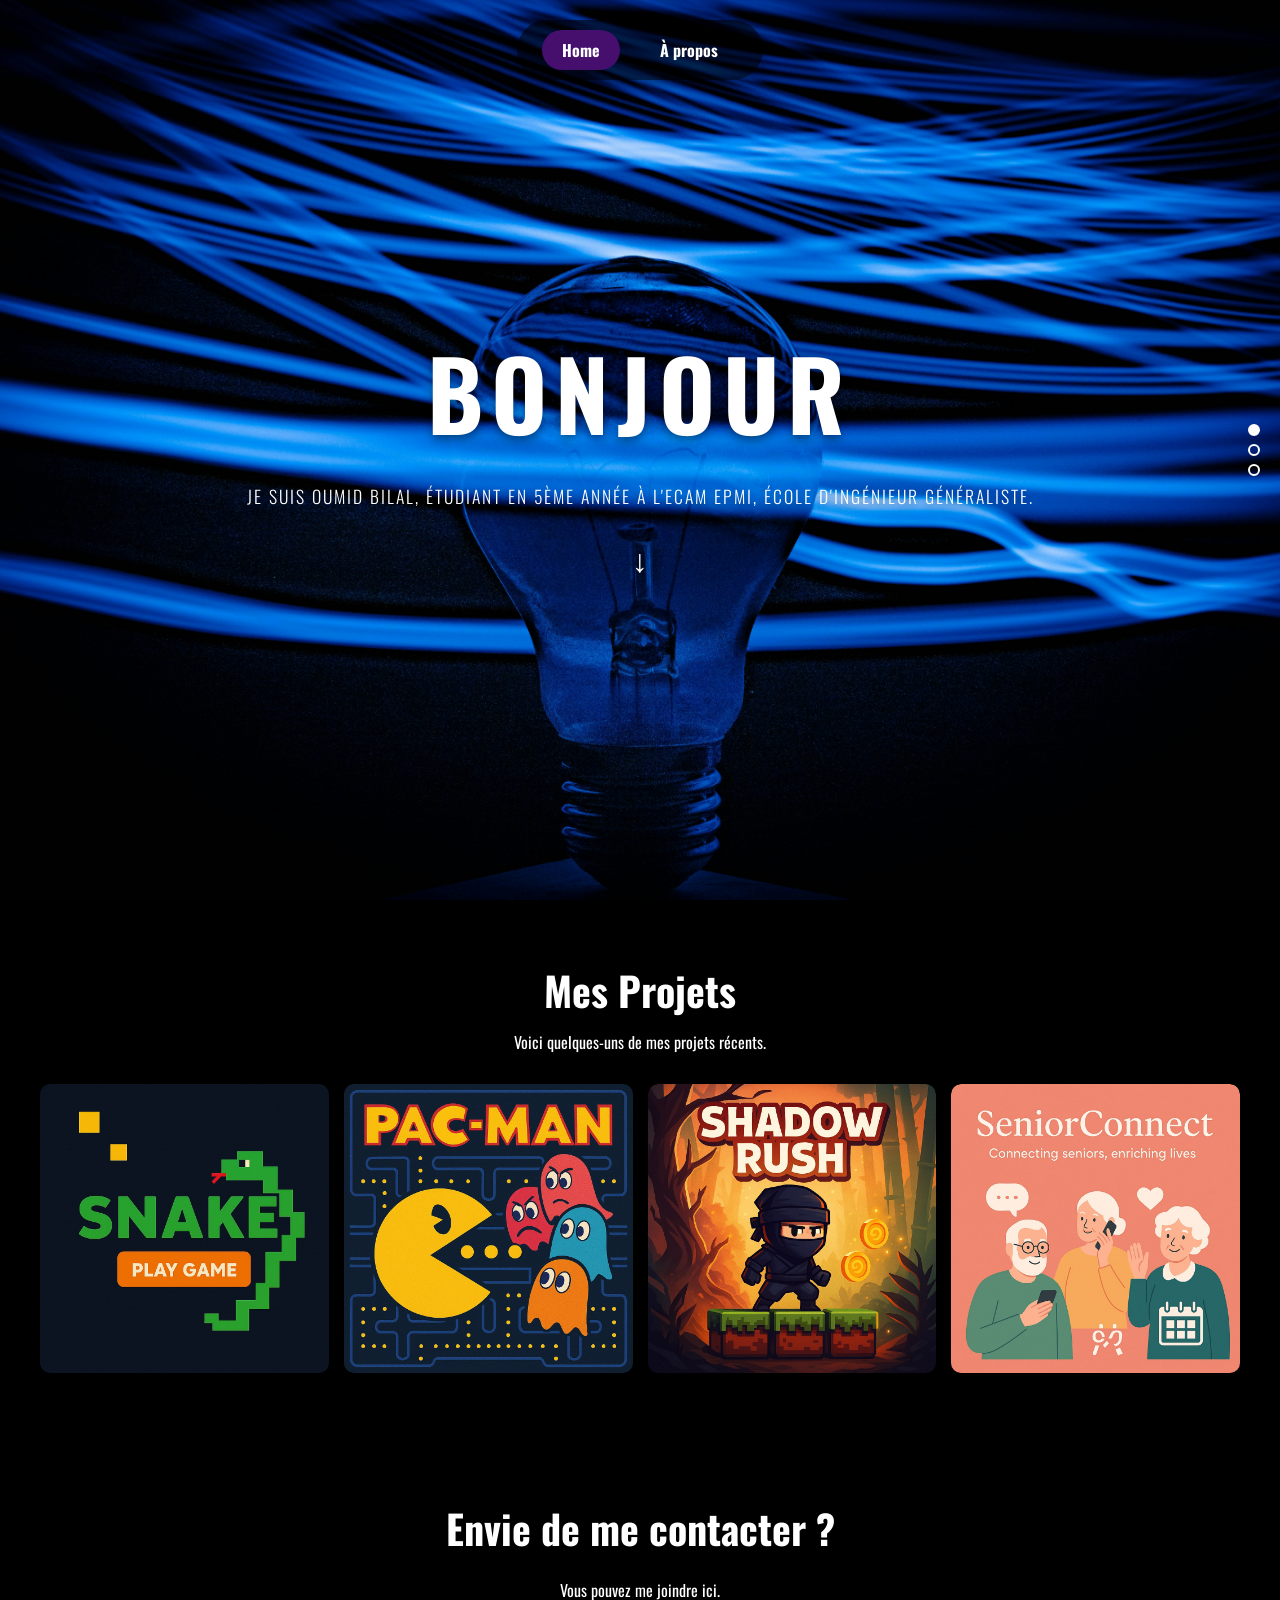
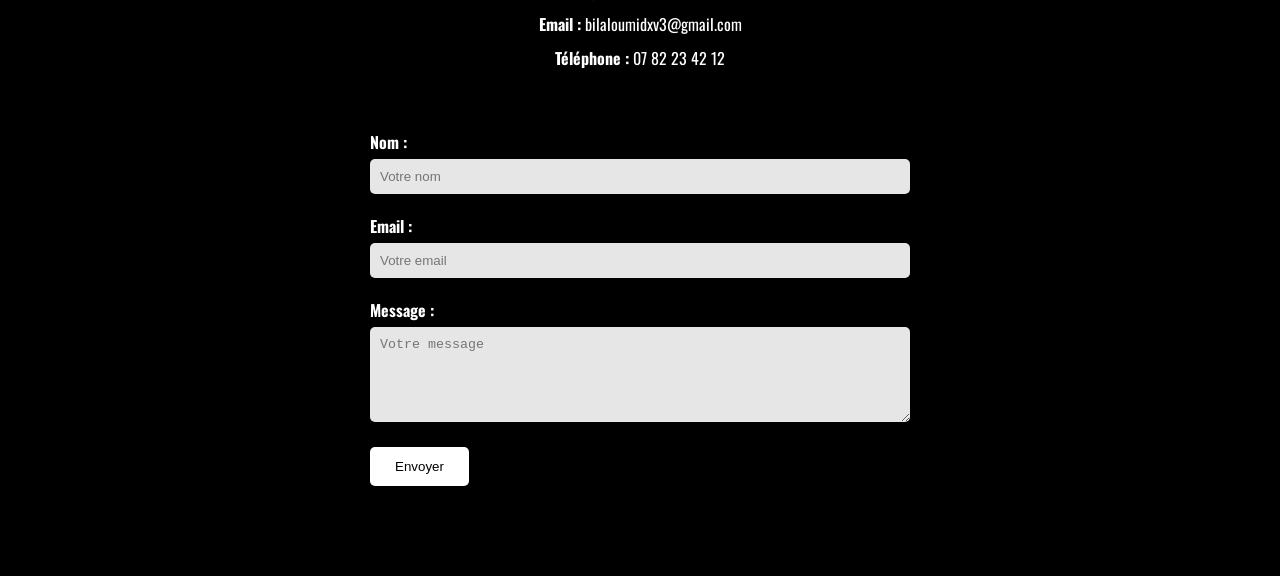
==== index.html @ 7ac5b0cd "Fix HTML formatting and update project details" ====
<!DOCTYPE html>
<html lang="fr">
<head>
  <meta charset="UTF-8" />
  <meta name="viewport" content="width=device-width, initial-scale=1.0" />
  <title>Oumid Bilal – Portfolio</title>

  <!-- Police Oswald -->
  <link href="https://fonts.googleapis.com/css2?family=Oswald:wght@300;400;700&display=swap" rel="stylesheet" />
  <!-- Swiper CSS -->
  <link rel="stylesheet" href="https://cdn.jsdelivr.net/npm/swiper@10/swiper-bundle.min.css" />
  <!-- Ton CSS -->
  <link rel="stylesheet" href="style.css" />
</head>
<body>

  <!-- NAVIGATION FLOTTANTE -->
  <div class="nav-floating">
    <a href="#" id="nav-home" class="nav-link active">Home</a>
    <a href="#" id="nav-about" class="nav-link">À propos</a>
  </div>

  <!-- SLIDER -->
  <header>
    <div class="swiper">
      <div class="swiper-wrapper">
        <div class="swiper-slide" style="background-image: url('images/slide1.jpg')">
          <div class="slide-content">
            <h1>Bonjour</h1>
            <p>Je suis Oumid Bilal, étudiant en 5ème année à l'ECAM EPMI, école d'ingénieur généraliste.</p>
            <a href="#portfolio" class="scroll-down">↓</a>
          </div>
        </div>
        <div class="swiper-slide" style="background-image: url('images/slide2.jpg')">
          <div class="slide-content">
            <h1>WELCOME</h1>
            <p>Bienvenue dans mon portfolio.</p>
            <a href="#portfolio" class="scroll-down">↓</a>
          </div>
        </div>
        <div class="swiper-slide" style="background-image: url('images/slide3.jpg')">
          <div class="slide-content">
            <h1>Allez-y</h1>
            <p>Faites défiler pour découvrir mes projets.</p>
            <a href="#portfolio" class="scroll-down">↓</a>
          </div>
        </div>
      </div>
    </div>
  </header>

  <!-- PORTFOLIO -->
  <section id="portfolio">
    <h2>Mes Projets</h2>
    <p class="section-description">Voici quelques-uns de mes projets récents.</p>
    <div class="gallery">
      <a href="https://github.com/Luminokinono/SnakeGame" target="_blank">
        <img src="images/projet1.jpg" alt="Projet 1" />
      </a>
      <a href="https://github.com/Luminokinono/PacMan" target="_blank">
        <img src="images/projet2.jpg" alt="Projet 2" />
      </a>

      <!-- Projet 3 modifié -->
      <div class="project-item">
        <img src="images/projet3.jpg" alt="Projet 3" />
        <div class="overlay-icons">
          <a href="https://github.com/Luminokinono/Shadow-Rush.git" target="_blank">
            <img src="images/github-icon.png" alt="GitHub" />
          </a>
          <a href="https://www.youtube.com/watch?v=OZ7Y8M5zItY" target="_blank">
            <img src="images/youtube-icon.png" alt="YouTube" />
          </a>
        </div>
      </div>

      <!-- Projet 4 modifié -->
      <div class="project-item">
        <img src="images/projet4.jpg" alt="Projet 4" />
        <div class="overlay-icons">
          <a href="https://github.com/Luminokinono/App-SeniorConnect" target="_blank">
            <img src="images/github-icon.png" alt="GitHub" />
          </a>
          <a href="https://www.youtube.com/watch?v=yMLC3Jjwxb0" target="_blank">
            <img src="images/youtube-icon.png" alt="YouTube" />
          </a>
        </div>
      </div>
    </div>
  </section>

  <!-- CONTACT -->
  <section id="contact">
    <h2>Envie de me contacter ?</h2>
    <div class="contact-info">
      <p>Vous pouvez me joindre ici.</p>
      <p><strong>Email :</strong> bilaloumidxv3@gmail.com</p>
      <p><strong>Téléphone :</strong> 07 82 23 42 12</p>
    </div>

    <!-- Formulaire fonctionnel Formspree -->
    <form action="https://formspree.io/f/xovkljoz" method="POST">
      <div class="form-group">
        <label for="name">Nom :</label>
        <input type="text" id="name" name="name" placeholder="Votre nom" required />
      </div>
      <div class="form-group">
        <label for="email">Email :</label>
        <input type="email" id="email" name="_replyto" placeholder="Votre email" required />
      </div>
      <div class="form-group">
        <label for="message">Message :</label>
        <textarea id="message" name="message" rows="5" placeholder="Votre message" required></textarea>
      </div>
      <button type="submit">Envoyer</button>
    </form>
  </section>

  <!-- SECTION À PROPOS HORIZONTALE -->
  <div id="about-section">
    <section class="about-content">
      <div class="about-card">
        <img src="images/ma-photo.jpg" alt="Oumid Bilal" class="about-photo tilt-3d" />
        <div class="about-text">
          <h2>À propos de moi</h2>
          <p>Je m'appelle Oumid Bilal, je suis actuellement en cinquième année d'ingénieur à l’ECAM-EPMI. Je suis à la recherche d’un stage de 6 mois à partir de février 2027.</p>
          <div class="btn-group-3d">
            <a href="CV stage ingénieur.pdf" class="btn-cv tilt-3d" download>Télécharger mon CV</a>
            <a href="https://www.linkedin.com/in/bilal-oumid-37995636b" class="btn-linkedin" target="_blank">
              <img src="images/linkedin.png" alt="LinkedIn" class="linkedin-icon tilt-3d" />
            </a>
          </div>
        </div>
      </div>
    </section>
  </div>

  <!-- BULLE DE NAVIGATION -->
  <div class="dot-nav">
    <a href="#hero" class="dot"></a>
    <a href="#portfolio" class="dot"></a>
    <a href="#contact" class="dot active"></a>
  </div>

  <!-- Swiper JS -->
  <script src="https://cdn.jsdelivr.net/npm/swiper@10/swiper-bundle.min.js"></script>
  <script src="script.js"></script>

</body>
</html>
---- style.css ----
/* === RESET === */
* {
  margin: 0;
  padding: 0;
  box-sizing: border-box;
}
body {
  font-family: 'Oswald', sans-serif;
  scroll-behavior: smooth;
  color: #ffffff;
  background: rgb(0, 0, 0);
}

/* === SLIDER === */
header {
  width: 100%;
  height: 100vh;
  position: relative;
  overflow: hidden;
}
.swiper {
  width: 100%;
  height: 100%;
}
.swiper-slide {
  background-position: center;
  background-size: cover;
  display: flex;
  align-items: center;
  justify-content: center;
  text-align: center;
}
.slide-content {
  text-align: center;
  color: white;
  text-shadow: 0 4px 10px rgba(0, 0, 0, 0.4);
}
.slide-content h1 {
  font-size: 6rem;
  font-weight: 700;
  letter-spacing: 8px;
  text-transform: uppercase;
  margin-bottom: 20px;
}
.slide-content p {
  font-size: 1.1rem;
  font-weight: 300;
  letter-spacing: 2px;
  text-transform: uppercase;
}
.scroll-down {
  display: inline-block;
  margin-top: 25px;
  font-size: 2rem;
  color: white;
  text-decoration: none;
  animation: bounce 2s infinite;
}
@keyframes bounce {
  0%, 100% { transform: translateY(0); }
  50% { transform: translateY(8px); }
}

/* === PORTFOLIO === */
#portfolio {
  padding: 60px 20px;
  text-align: center;
}
#portfolio h2 {
  font-size: 2.5rem;
  margin-bottom: 10px;
}
.section-description {
  color: #ffffff;
  margin-bottom: 30px;
}
.gallery {
  display: grid;
  gap: 15px;
  grid-template-columns: repeat(auto-fit, minmax(250px, 1fr));
  max-width: 1200px;
  margin: auto;
}
.gallery img {
  width: 100%;
  height: auto;
  border-radius: 10px;
  transition: transform 0.3s ease;
}
.gallery a:hover img {
  transform: scale(1.05);
}

/* === Projet avec icônes overlay === */
.project-item {
  position: relative;
  overflow: hidden;
  border-radius: 10px;
}
.project-item img {
  width: 100%;
  height: auto;
  display: block;
  transition: transform 0.3s ease; /* Ajouté pour zoom smooth */
}
.overlay-icons {
  position: absolute;
  top: 10px;
  right: 10px;
  display: flex;
  gap: 10px;
  opacity: 0;
  transition: opacity 0.3s ease;
}
.overlay-icons img {
  width: 32px;
  height: 32px;
  filter: drop-shadow(0 0 4px black);
  cursor: pointer;
  transition: transform 0.2s ease;
}
.overlay-icons img:hover {
  transform: scale(1.1);
}
.project-item:hover .overlay-icons {
  opacity: 1;
}
/* ✅ Correction ajoutée : effet flottement */
.project-item:hover img {
  transform: scale(1.05);
}

/* === CONTACT === */
#contact {
  padding: 60px 20px;
  background: url('images/bg-contact.jpg') no-repeat center center fixed;
  background-size: cover;
  text-align: center;
  color: white;
}
#contact h2 {
  font-size: 2.5rem;
  margin-bottom: 20px;
}
.contact-info p {
  margin-bottom: 10px;
}
form {
  background: rgba(0, 0, 0, 0.5);
  padding: 30px;
  border-radius: 10px;
  backdrop-filter: blur(4px);
  max-width: 600px;
  margin: 30px auto 0;
  text-align: left;
}
.form-group {
  margin-bottom: 20px;
}
label {
  display: block;
  margin-bottom: 5px;
  font-weight: bold;
}
input, textarea {
  width: 100%;
  padding: 10px;
  border: none;
  border-radius: 5px;
  background: rgba(255, 255, 255, 0.9);
  color: #000;
}
button {
  background: #ffffff;
  color: #000;
  border: none;
  padding: 12px 25px;
  border-radius: 5px;
  cursor: pointer;
}
button:hover {
  background: #d4ac0d;
}

/* === DOT NAVIGATION === */
.dot-nav {
  position: fixed;
  top: 50%;
  right: 20px;
  transform: translateY(-50%);
  z-index: 1000;
}
.dot-nav .dot {
  width: 12px;
  height: 12px;
  margin: 8px 0;
  background: transparent;
  border: 2px solid #ffffff;
  border-radius: 50%;
  display: block;
}
.dot-nav .dot.active {
  background: #ffffff;
}

/* === NAVIGATION FLOTTANTE === */
.nav-floating {
  position: fixed;
  top: 20px;
  left: 50%;
  transform: translateX(-50%);
  background: rgba(0,0,0,0.6);
  padding: 10px 25px;
  border-radius: 50px;
  display: flex;
  gap: 20px;
  z-index: 10000;
  box-shadow: 0 4px 12px rgba(0, 0, 0, 0.3);
}
.nav-floating .nav-link {
  color: white;
  text-decoration: none;
  font-weight: bold;
  padding: 8px 20px;
  border-radius: 25px;
  transition: background 0.3s ease;
}
.nav-floating .nav-link.active,
.nav-floating .nav-link:hover {
  background: rgb(70, 15, 110);
}

/* === À PROPOS HORIZONTAL === */
#about-section {
  position: fixed;
  top: 0;
  left: 100%;
  width: 100%;
  height: 100vh;
  background: url('images/about.jpg') no-repeat center center;
  background-size: cover;
  color: white;
  display: flex;
  align-items: center;
  justify-content: center;
  transition: left 0.6s ease;
  z-index: 9000;
}
#about-section.active {
  left: 0;
}
.about-content {
  text-align: center;
  padding: 20px;
  background: rgba(0, 0, 0, 0.6);
  border-radius: 15px;
  max-width: 600px;
  box-shadow: 0 8px 24px rgba(0,0,0,0.5);
}
.about-content h2 {
  font-size: 2.8rem;
  margin-bottom: 20px;
}
.about-content p {
  font-size: 1.2rem;
  line-height: 1.6;
}
.btn-cv {
  display: inline-block;
  margin-top: 25px;
  padding: 12px 25px;
  background: #ffffff;
  color: #000;
  text-decoration: none;
  font-weight: bold;
  border-radius: 5px;
  transition: background 0.3s ease;
}
.btn-cv:hover {
  background: #c359d6;
}

/* === PHOTO DE PROFIL STYLE === */
.about-photo {
  width: 180px;
  height: 180px;
  border-radius: 50%;
  object-fit: cover;
  margin: 20px auto;
  box-shadow: 0 6px 15px rgba(0, 0, 0, 0.5);
}

/* === Effet 3D sur la photo === */
.tilt-3d {
  transition: transform 0.2s ease, box-shadow 0.3s ease;
  transform-style: preserve-3d;
  will-change: transform;
  perspective: 1000px;
}
.tilt-3d:hover {
  transform: rotateY(10deg) rotateX(5deg) scale(1.05);
  box-shadow: 0 20px 40px rgba(0, 0, 0, 0.4);
}

.btn-linkedin {
  display: inline-block;
  margin-top: 19px;
  margin-left: 10px;
  vertical-align: middle;
  transition: transform 0.3s ease;
  position: relative;
  top: 10px;
}

/* === GROUP BOUTONS 3D === */
.btn-group-3d {
  margin-top: -1px;
  display: flex;
  gap: 20px;
  justify-content: center;
  perspective: 800px;
}
.btn-group-3d a {
  transform-style: preserve-3d;
  transition: transform 0.4s ease, box-shadow 0.4s ease;
  will-change: transform;
}
.btn-group-3d a:hover {
  transform: translateZ(63px);
  box-shadow: 32 12px 24px rgba(0, 0, 0, 0.4);
}
.btn-group-3d .btn-linkedin img {
  width: 40px;
  height: 40px;
  border-radius: 8px;
  padding: -7px;
}
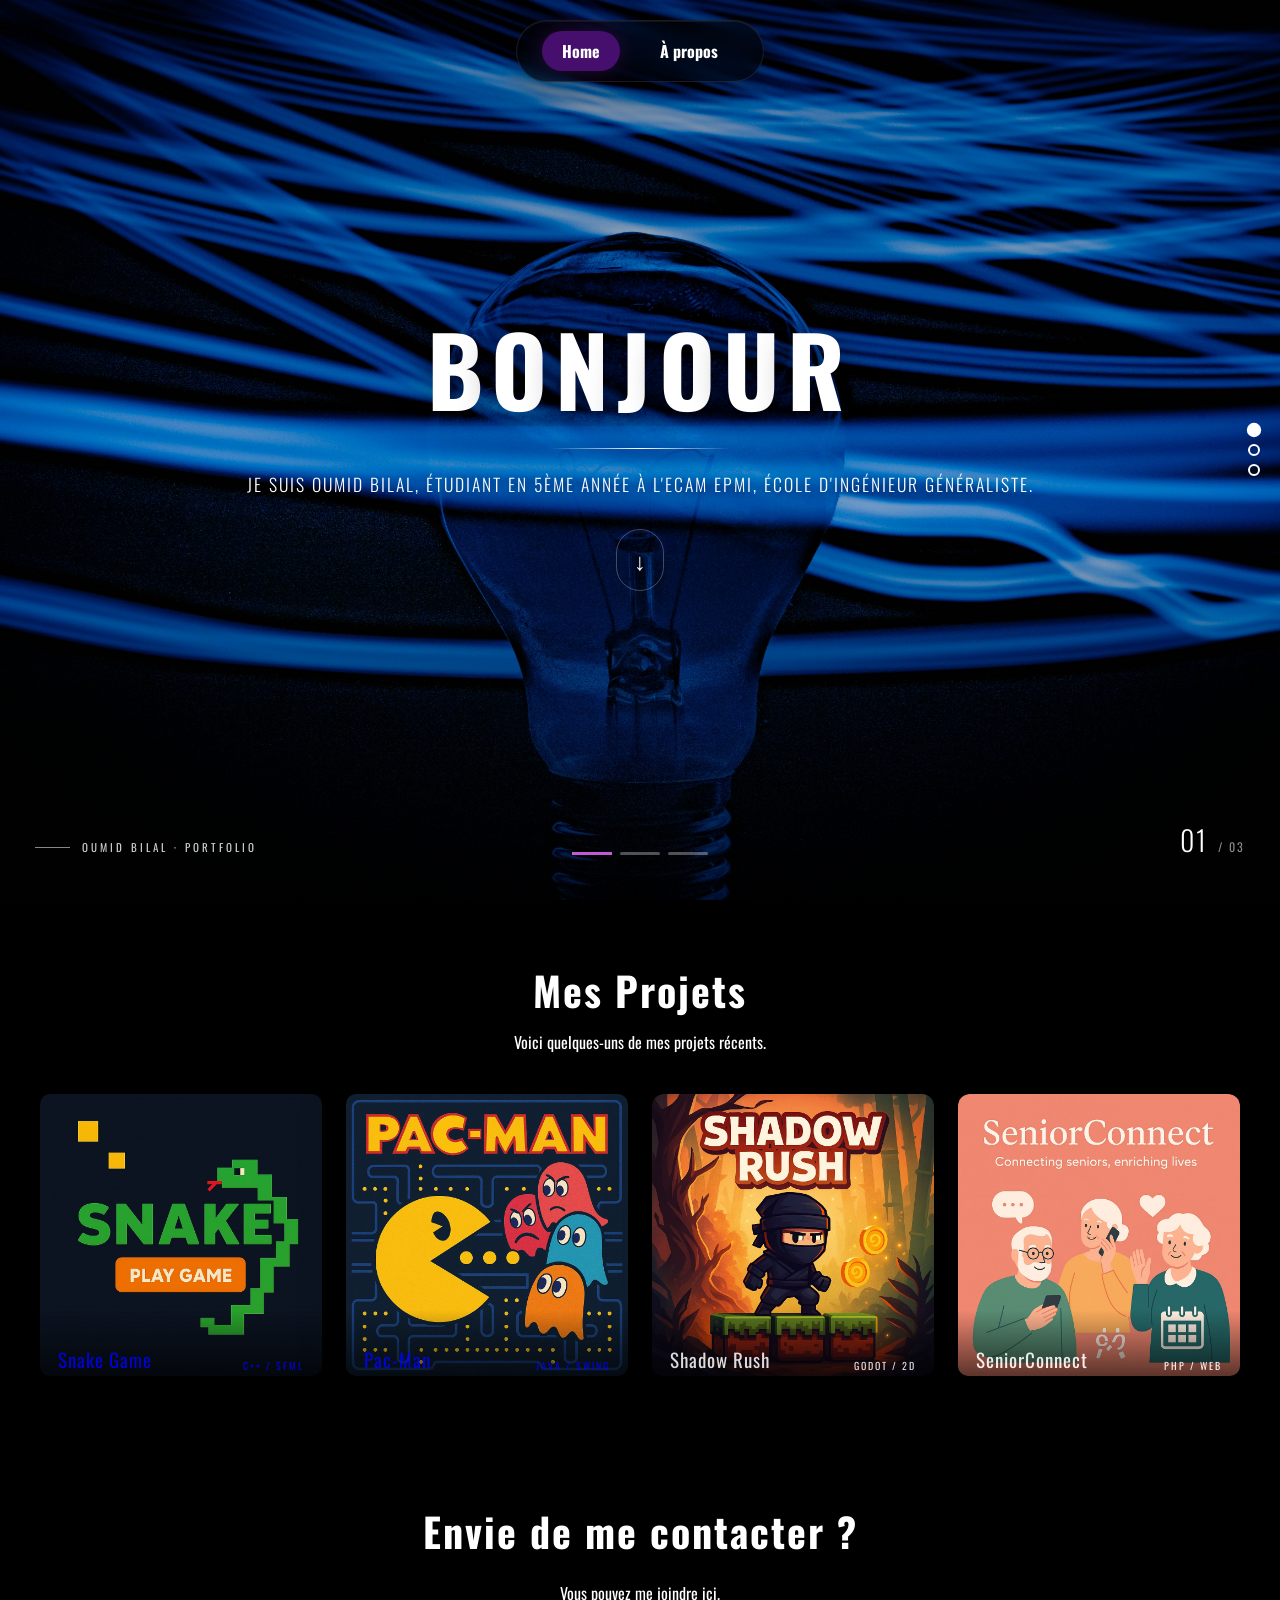
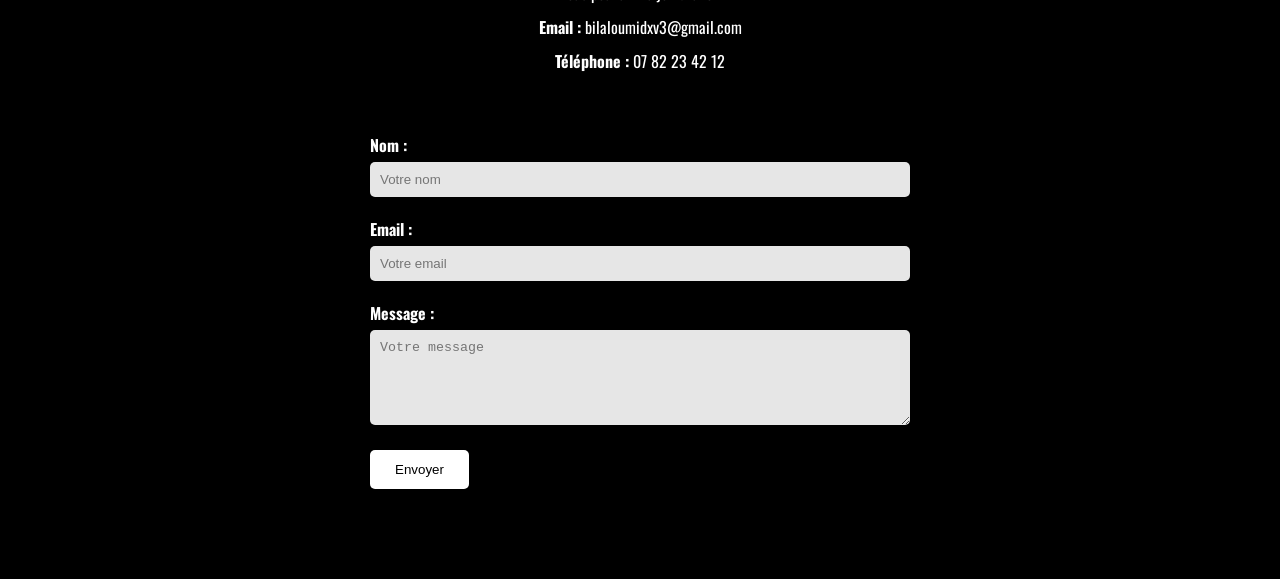
==== commit fc19f9ee: "Ajoute les animations cinématiques en conservant le design original" ====
--- a/index.html
+++ b/index.html
@@ -1,150 +1,148 @@
-<!DOCTYPE html>
-<html lang="fr">
-<head>
-  <meta charset="UTF-8" />
-  <meta name="viewport" content="width=device-width, initial-scale=1.0" />
-  <title>Oumid Bilal – Portfolio</title>
-
-  <!-- Police Oswald -->
-  <link href="https://fonts.googleapis.com/css2?family=Oswald:wght@300;400;700&display=swap" rel="stylesheet" />
-  <!-- Swiper CSS -->
-  <link rel="stylesheet" href="https://cdn.jsdelivr.net/npm/swiper@10/swiper-bundle.min.css" />
-  <!-- Ton CSS -->
-  <link rel="stylesheet" href="style.css" />
-</head>
-<body>
-
-  <!-- NAVIGATION FLOTTANTE -->
-  <div class="nav-floating">
-    <a href="#" id="nav-home" class="nav-link active">Home</a>
-    <a href="#" id="nav-about" class="nav-link">À propos</a>
-  </div>
-
-  <!-- SLIDER -->
-  <header>
-    <div class="swiper">
-      <div class="swiper-wrapper">
-        <div class="swiper-slide" style="background-image: url('images/slide1.jpg')">
-          <div class="slide-content">
-            <h1>Bonjour</h1>
-            <p>Je suis Oumid Bilal, étudiant en 5ème année à l'ECAM EPMI, école d'ingénieur généraliste.</p>
-            <a href="#portfolio" class="scroll-down">↓</a>
-          </div>
-        </div>
-        <div class="swiper-slide" style="background-image: url('images/slide2.jpg')">
-          <div class="slide-content">
-            <h1>WELCOME</h1>
-            <p>Bienvenue dans mon portfolio.</p>
-            <a href="#portfolio" class="scroll-down">↓</a>
-          </div>
-        </div>
-        <div class="swiper-slide" style="background-image: url('images/slide3.jpg')">
-          <div class="slide-content">
-            <h1>Allez-y</h1>
-            <p>Faites défiler pour découvrir mes projets.</p>
-            <a href="#portfolio" class="scroll-down">↓</a>
-          </div>
-        </div>
-      </div>
-    </div>
-  </header>
-
-  <!-- PORTFOLIO -->
-  <section id="portfolio">
-    <h2>Mes Projets</h2>
-    <p class="section-description">Voici quelques-uns de mes projets récents.</p>
-    <div class="gallery">
-      <a href="https://github.com/Luminokinono/SnakeGame" target="_blank">
-        <img src="images/projet1.jpg" alt="Projet 1" />
-      </a>
-      <a href="https://github.com/Luminokinono/PacMan" target="_blank">
-        <img src="images/projet2.jpg" alt="Projet 2" />
-      </a>
-
-      <!-- Projet 3 modifié -->
-      <div class="project-item">
-        <img src="images/projet3.jpg" alt="Projet 3" />
-        <div class="overlay-icons">
-          <a href="https://github.com/Luminokinono/Shadow-Rush.git" target="_blank">
-            <img src="images/github-icon.png" alt="GitHub" />
-          </a>
-          <a href="https://www.youtube.com/watch?v=OZ7Y8M5zItY" target="_blank">
-            <img src="images/youtube-icon.png" alt="YouTube" />
-          </a>
-        </div>
-      </div>
-
-      <!-- Projet 4 modifié -->
-      <div class="project-item">
-        <img src="images/projet4.jpg" alt="Projet 4" />
-        <div class="overlay-icons">
-          <a href="https://github.com/Luminokinono/App-SeniorConnect" target="_blank">
-            <img src="images/github-icon.png" alt="GitHub" />
-          </a>
-          <a href="https://www.youtube.com/watch?v=yMLC3Jjwxb0" target="_blank">
-            <img src="images/youtube-icon.png" alt="YouTube" />
-          </a>
-        </div>
-      </div>
-    </div>
-  </section>
-
-  <!-- CONTACT -->
-  <section id="contact">
-    <h2>Envie de me contacter ?</h2>
-    <div class="contact-info">
-      <p>Vous pouvez me joindre ici.</p>
-      <p><strong>Email :</strong> bilaloumidxv3@gmail.com</p>
-      <p><strong>Téléphone :</strong> 07 82 23 42 12</p>
-    </div>
-
-    <!-- Formulaire fonctionnel Formspree -->
-    <form action="https://formspree.io/f/xovkljoz" method="POST">
-      <div class="form-group">
-        <label for="name">Nom :</label>
-        <input type="text" id="name" name="name" placeholder="Votre nom" required />
-      </div>
-      <div class="form-group">
-        <label for="email">Email :</label>
-        <input type="email" id="email" name="_replyto" placeholder="Votre email" required />
-      </div>
-      <div class="form-group">
-        <label for="message">Message :</label>
-        <textarea id="message" name="message" rows="5" placeholder="Votre message" required></textarea>
-      </div>
-      <button type="submit">Envoyer</button>
-    </form>
-  </section>
-
-  <!-- SECTION À PROPOS HORIZONTALE -->
-  <div id="about-section">
-    <section class="about-content">
-      <div class="about-card">
-        <img src="images/ma-photo.jpg" alt="Oumid Bilal" class="about-photo tilt-3d" />
-        <div class="about-text">
-          <h2>À propos de moi</h2>
-          <p>Je m'appelle Oumid Bilal, je suis actuellement en cinquième année d'ingénieur à l’ECAM-EPMI. Je suis à la recherche d’un stage de 6 mois à partir de février 2027.</p>
-          <div class="btn-group-3d">
-            <a href="CV stage ingénieur.pdf" class="btn-cv tilt-3d" download>Télécharger mon CV</a>
-            <a href="https://www.linkedin.com/in/bilal-oumid-37995636b" class="btn-linkedin" target="_blank">
-              <img src="images/linkedin.png" alt="LinkedIn" class="linkedin-icon tilt-3d" />
-            </a>
-          </div>
-        </div>
-      </div>
-    </section>
-  </div>
-
-  <!-- BULLE DE NAVIGATION -->
-  <div class="dot-nav">
-    <a href="#hero" class="dot"></a>
-    <a href="#portfolio" class="dot"></a>
-    <a href="#contact" class="dot active"></a>
-  </div>
-
-  <!-- Swiper JS -->
-  <script src="https://cdn.jsdelivr.net/npm/swiper@10/swiper-bundle.min.js"></script>
-  <script src="script.js"></script>
-
-</body>
-</html>
+<!DOCTYPE html>
+<html lang="fr">
+<head>
+  <meta charset="UTF-8" />
+  <meta name="viewport" content="width=device-width, initial-scale=1.0" />
+  <title>Oumid Bilal – Portfolio</title>
+
+  <!-- Police Oswald -->
+  <link href="https://fonts.googleapis.com/css2?family=Oswald:wght@300;400;700&display=swap" rel="stylesheet" />
+
+  <!-- Ton CSS -->
+  <link rel="stylesheet" href="style.css?v=motion-20261001" />
+</head>
+<body>
+
+  <!-- NAVIGATION FLOTTANTE -->
+  <div class="nav-floating">
+    <a href="#" id="nav-home" class="nav-link active">Home</a>
+    <a href="#" id="nav-about" class="nav-link">À propos</a>
+  </div>
+
+  <!-- SLIDER -->
+  <header id="hero">
+    <div class="swiper">
+      <div class="swiper-wrapper">
+        <div class="swiper-slide" style="background-image: url('images/slide1.jpg')">
+          <div class="slide-content">
+            <h1>Bonjour</h1>
+            <p>Je suis Oumid Bilal, étudiant en 5ème année à l'ECAM EPMI, école d'ingénieur généraliste.</p>
+            <a href="#portfolio" class="scroll-down">↓</a>
+          </div>
+        </div>
+        <div class="swiper-slide" style="background-image: url('images/slide2.jpg')">
+          <div class="slide-content">
+            <h1>WELCOME</h1>
+            <p>Bienvenue dans mon portfolio.</p>
+            <a href="#portfolio" class="scroll-down">↓</a>
+          </div>
+        </div>
+        <div class="swiper-slide" style="background-image: url('images/slide3.jpg')">
+          <div class="slide-content">
+            <h1>Allez-y</h1>
+            <p>Faites défiler pour découvrir mes projets.</p>
+            <a href="#portfolio" class="scroll-down">↓</a>
+          </div>
+        </div>
+      </div>
+    </div>
+  </header>
+
+  <!-- PORTFOLIO -->
+  <section id="portfolio">
+    <h2>Mes Projets</h2>
+    <p class="section-description">Voici quelques-uns de mes projets récents.</p>
+    <div class="gallery">
+      <a href="https://github.com/Luminokinono/SnakeGame" target="_blank">
+        <img src="images/projet1.jpg" alt="Projet 1" />
+      </a>
+      <a href="https://github.com/Luminokinono/PacMan" target="_blank">
+        <img src="images/projet2.jpg" alt="Projet 2" />
+      </a>
+
+      <!-- Projet 3 modifié -->
+      <div class="project-item">
+        <img src="images/projet3.jpg" alt="Projet 3" />
+        <div class="overlay-icons">
+          <a href="https://github.com/Luminokinono/Shadow-Rush.git" target="_blank">
+            <img src="images/github-icon.png" alt="GitHub" />
+          </a>
+          <a href="https://www.youtube.com/watch?v=OZ7Y8M5zItY" target="_blank">
+            <img src="images/youtube-icon.png" alt="YouTube" />
+          </a>
+        </div>
+      </div>
+
+      <!-- Projet 4 modifié -->
+      <div class="project-item">
+        <img src="images/projet4.jpg" alt="Projet 4" />
+        <div class="overlay-icons">
+          <a href="https://github.com/Luminokinono/App-SeniorConnect" target="_blank">
+            <img src="images/github-icon.png" alt="GitHub" />
+          </a>
+          <a href="https://www.youtube.com/watch?v=yMLC3Jjwxb0" target="_blank">
+            <img src="images/youtube-icon.png" alt="YouTube" />
+          </a>
+        </div>
+      </div>
+    </div>
+  </section>
+
+  <!-- CONTACT -->
+  <section id="contact">
+    <h2>Envie de me contacter ?</h2>
+    <div class="contact-info">
+      <p>Vous pouvez me joindre ici.</p>
+      <p><strong>Email :</strong> bilaloumidxv3@gmail.com</p>
+      <p><strong>Téléphone :</strong> 07 82 23 42 12</p>
+    </div>
+
+    <!-- Formulaire fonctionnel Formspree -->
+    <form action="https://formspree.io/f/xovkljoz" method="POST">
+      <div class="form-group">
+        <label for="name">Nom :</label>
+        <input type="text" id="name" name="name" placeholder="Votre nom" required />
+      </div>
+      <div class="form-group">
+        <label for="email">Email :</label>
+        <input type="email" id="email" name="_replyto" placeholder="Votre email" required />
+      </div>
+      <div class="form-group">
+        <label for="message">Message :</label>
+        <textarea id="message" name="message" rows="5" placeholder="Votre message" required></textarea>
+      </div>
+      <button type="submit">Envoyer</button>
+    </form>
+  </section>
+
+  <!-- SECTION À PROPOS HORIZONTALE -->
+  <div id="about-section">
+    <section class="about-content">
+      <div class="about-card">
+        <img src="images/ma-photo.jpg" alt="Oumid Bilal" class="about-photo tilt-3d" />
+        <div class="about-text">
+          <h2>À propos de moi</h2>
+          <p>Je m'appelle Oumid Bilal, je suis actuellement en cinquième année d'ingénieur à l’ECAM-EPMI. Je suis à la recherche d’un stage de 6 mois à partir de février 2027.</p>
+          <div class="btn-group-3d">
+            <a href="CV-oumid.pdf" class="btn-cv tilt-3d" download="CV-Oumid-Bilal.pdf">Télécharger mon CV</a>
+            <a href="https://www.linkedin.com/in/bilal-oumid-37995636b" class="btn-linkedin" target="_blank">
+              <img src="images/linkedin.png" alt="LinkedIn" class="linkedin-icon tilt-3d" />
+            </a>
+          </div>
+        </div>
+      </div>
+    </section>
+  </div>
+
+  <!-- BULLE DE NAVIGATION -->
+  <div class="dot-nav">
+    <a href="#hero" class="dot"></a>
+    <a href="#portfolio" class="dot"></a>
+    <a href="#contact" class="dot active"></a>
+  </div>
+
+  <script src="script.js?v=motion-20261001"></script>
+
+<script src="cinematic.js?v=motion-20261001"></script></body>
+</html>
+
--- a/style.css
+++ b/style.css
@@ -1,337 +1,344 @@
-/* === RESET === */
-* {
-  margin: 0;
-  padding: 0;
-  box-sizing: border-box;
-}
-body {
-  font-family: 'Oswald', sans-serif;
-  scroll-behavior: smooth;
-  color: #ffffff;
-  background: rgb(0, 0, 0);
-}
-
-/* === SLIDER === */
-header {
-  width: 100%;
-  height: 100vh;
-  position: relative;
-  overflow: hidden;
-}
-.swiper {
-  width: 100%;
-  height: 100%;
-}
-.swiper-slide {
-  background-position: center;
-  background-size: cover;
-  display: flex;
-  align-items: center;
-  justify-content: center;
-  text-align: center;
-}
-.slide-content {
-  text-align: center;
-  color: white;
-  text-shadow: 0 4px 10px rgba(0, 0, 0, 0.4);
-}
-.slide-content h1 {
-  font-size: 6rem;
-  font-weight: 700;
-  letter-spacing: 8px;
-  text-transform: uppercase;
-  margin-bottom: 20px;
-}
-.slide-content p {
-  font-size: 1.1rem;
-  font-weight: 300;
-  letter-spacing: 2px;
-  text-transform: uppercase;
-}
-.scroll-down {
-  display: inline-block;
-  margin-top: 25px;
-  font-size: 2rem;
-  color: white;
-  text-decoration: none;
-  animation: bounce 2s infinite;
-}
-@keyframes bounce {
-  0%, 100% { transform: translateY(0); }
-  50% { transform: translateY(8px); }
-}
-
-/* === PORTFOLIO === */
-#portfolio {
-  padding: 60px 20px;
-  text-align: center;
-}
-#portfolio h2 {
-  font-size: 2.5rem;
-  margin-bottom: 10px;
-}
-.section-description {
-  color: #ffffff;
-  margin-bottom: 30px;
-}
-.gallery {
-  display: grid;
-  gap: 15px;
-  grid-template-columns: repeat(auto-fit, minmax(250px, 1fr));
-  max-width: 1200px;
-  margin: auto;
-}
-.gallery img {
-  width: 100%;
-  height: auto;
-  border-radius: 10px;
-  transition: transform 0.3s ease;
-}
-.gallery a:hover img {
-  transform: scale(1.05);
-}
-
-/* === Projet avec icônes overlay === */
-.project-item {
-  position: relative;
-  overflow: hidden;
-  border-radius: 10px;
-}
-.project-item img {
-  width: 100%;
-  height: auto;
-  display: block;
-  transition: transform 0.3s ease; /* Ajouté pour zoom smooth */
-}
-.overlay-icons {
-  position: absolute;
-  top: 10px;
-  right: 10px;
-  display: flex;
-  gap: 10px;
-  opacity: 0;
-  transition: opacity 0.3s ease;
-}
-.overlay-icons img {
-  width: 32px;
-  height: 32px;
-  filter: drop-shadow(0 0 4px black);
-  cursor: pointer;
-  transition: transform 0.2s ease;
-}
-.overlay-icons img:hover {
-  transform: scale(1.1);
-}
-.project-item:hover .overlay-icons {
-  opacity: 1;
-}
-/* ✅ Correction ajoutée : effet flottement */
-.project-item:hover img {
-  transform: scale(1.05);
-}
-
-/* === CONTACT === */
-#contact {
-  padding: 60px 20px;
-  background: url('images/bg-contact.jpg') no-repeat center center fixed;
-  background-size: cover;
-  text-align: center;
-  color: white;
-}
-#contact h2 {
-  font-size: 2.5rem;
-  margin-bottom: 20px;
-}
-.contact-info p {
-  margin-bottom: 10px;
-}
-form {
-  background: rgba(0, 0, 0, 0.5);
-  padding: 30px;
-  border-radius: 10px;
-  backdrop-filter: blur(4px);
-  max-width: 600px;
-  margin: 30px auto 0;
-  text-align: left;
-}
-.form-group {
-  margin-bottom: 20px;
-}
-label {
-  display: block;
-  margin-bottom: 5px;
-  font-weight: bold;
-}
-input, textarea {
-  width: 100%;
-  padding: 10px;
-  border: none;
-  border-radius: 5px;
-  background: rgba(255, 255, 255, 0.9);
-  color: #000;
-}
-button {
-  background: #ffffff;
-  color: #000;
-  border: none;
-  padding: 12px 25px;
-  border-radius: 5px;
-  cursor: pointer;
-}
-button:hover {
-  background: #d4ac0d;
-}
-
-/* === DOT NAVIGATION === */
-.dot-nav {
-  position: fixed;
-  top: 50%;
-  right: 20px;
-  transform: translateY(-50%);
-  z-index: 1000;
-}
-.dot-nav .dot {
-  width: 12px;
-  height: 12px;
-  margin: 8px 0;
-  background: transparent;
-  border: 2px solid #ffffff;
-  border-radius: 50%;
-  display: block;
-}
-.dot-nav .dot.active {
-  background: #ffffff;
-}
-
-/* === NAVIGATION FLOTTANTE === */
-.nav-floating {
-  position: fixed;
-  top: 20px;
-  left: 50%;
-  transform: translateX(-50%);
-  background: rgba(0,0,0,0.6);
-  padding: 10px 25px;
-  border-radius: 50px;
-  display: flex;
-  gap: 20px;
-  z-index: 10000;
-  box-shadow: 0 4px 12px rgba(0, 0, 0, 0.3);
-}
-.nav-floating .nav-link {
-  color: white;
-  text-decoration: none;
-  font-weight: bold;
-  padding: 8px 20px;
-  border-radius: 25px;
-  transition: background 0.3s ease;
-}
-.nav-floating .nav-link.active,
-.nav-floating .nav-link:hover {
-  background: rgb(70, 15, 110);
-}
-
-/* === À PROPOS HORIZONTAL === */
-#about-section {
-  position: fixed;
-  top: 0;
-  left: 100%;
-  width: 100%;
-  height: 100vh;
-  background: url('images/about.jpg') no-repeat center center;
-  background-size: cover;
-  color: white;
-  display: flex;
-  align-items: center;
-  justify-content: center;
-  transition: left 0.6s ease;
-  z-index: 9000;
-}
-#about-section.active {
-  left: 0;
-}
-.about-content {
-  text-align: center;
-  padding: 20px;
-  background: rgba(0, 0, 0, 0.6);
-  border-radius: 15px;
-  max-width: 600px;
-  box-shadow: 0 8px 24px rgba(0,0,0,0.5);
-}
-.about-content h2 {
-  font-size: 2.8rem;
-  margin-bottom: 20px;
-}
-.about-content p {
-  font-size: 1.2rem;
-  line-height: 1.6;
-}
-.btn-cv {
-  display: inline-block;
-  margin-top: 25px;
-  padding: 12px 25px;
-  background: #ffffff;
-  color: #000;
-  text-decoration: none;
-  font-weight: bold;
-  border-radius: 5px;
-  transition: background 0.3s ease;
-}
-.btn-cv:hover {
-  background: #c359d6;
-}
-
-/* === PHOTO DE PROFIL STYLE === */
-.about-photo {
-  width: 180px;
-  height: 180px;
-  border-radius: 50%;
-  object-fit: cover;
-  margin: 20px auto;
-  box-shadow: 0 6px 15px rgba(0, 0, 0, 0.5);
-}
-
-/* === Effet 3D sur la photo === */
-.tilt-3d {
-  transition: transform 0.2s ease, box-shadow 0.3s ease;
-  transform-style: preserve-3d;
-  will-change: transform;
-  perspective: 1000px;
-}
-.tilt-3d:hover {
-  transform: rotateY(10deg) rotateX(5deg) scale(1.05);
-  box-shadow: 0 20px 40px rgba(0, 0, 0, 0.4);
-}
-
-.btn-linkedin {
-  display: inline-block;
-  margin-top: 19px;
-  margin-left: 10px;
-  vertical-align: middle;
-  transition: transform 0.3s ease;
-  position: relative;
-  top: 10px;
-}
-
-/* === GROUP BOUTONS 3D === */
-.btn-group-3d {
-  margin-top: -1px;
-  display: flex;
-  gap: 20px;
-  justify-content: center;
-  perspective: 800px;
-}
-.btn-group-3d a {
-  transform-style: preserve-3d;
-  transition: transform 0.4s ease, box-shadow 0.4s ease;
-  will-change: transform;
-}
-.btn-group-3d a:hover {
-  transform: translateZ(63px);
-  box-shadow: 32 12px 24px rgba(0, 0, 0, 0.4);
-}
-.btn-group-3d .btn-linkedin img {
-  width: 40px;
-  height: 40px;
-  border-radius: 8px;
-  padding: -7px;
-}
+/* === RESET === */
+* {
+  margin: 0;
+  padding: 0;
+  box-sizing: border-box;
+}
+body {
+  font-family: 'Oswald', sans-serif;
+  scroll-behavior: smooth;
+  color: #ffffff;
+  background: rgb(0, 0, 0);
+}
+
+/* === SLIDER === */
+header {
+  width: 100%;
+  height: 100vh;
+  position: relative;
+  overflow: hidden;
+}
+.swiper {
+  width: 100%;
+  height: 100%;
+}
+.swiper-slide {
+  background-position: center;
+  background-size: cover;
+  display: flex;
+  align-items: center;
+  justify-content: center;
+  text-align: center;
+}
+.slide-content {
+  text-align: center;
+  color: white;
+  text-shadow: 0 4px 10px rgba(0, 0, 0, 0.4);
+}
+.slide-content h1 {
+  font-size: 6rem;
+  font-weight: 700;
+  letter-spacing: 8px;
+  text-transform: uppercase;
+  margin-bottom: 20px;
+}
+.slide-content p {
+  font-size: 1.1rem;
+  font-weight: 300;
+  letter-spacing: 2px;
+  text-transform: uppercase;
+}
+.scroll-down {
+  display: inline-block;
+  margin-top: 25px;
+  font-size: 2rem;
+  color: white;
+  text-decoration: none;
+  animation: bounce 2s infinite;
+}
+@keyframes bounce {
+  0%, 100% { transform: translateY(0); }
+  50% { transform: translateY(8px); }
+}
+
+/* === PORTFOLIO === */
+#portfolio {
+  padding: 60px 20px;
+  text-align: center;
+}
+#portfolio h2 {
+  font-size: 2.5rem;
+  margin-bottom: 10px;
+}
+.section-description {
+  color: #ffffff;
+  margin-bottom: 30px;
+}
+.gallery {
+  display: grid;
+  gap: 15px;
+  grid-template-columns: repeat(auto-fit, minmax(250px, 1fr));
+  max-width: 1200px;
+  margin: auto;
+}
+.gallery img {
+  width: 100%;
+  height: auto;
+  border-radius: 10px;
+  transition: transform 0.3s ease;
+}
+.gallery a:hover img {
+  transform: scale(1.05);
+}
+
+/* === Projet avec icônes overlay === */
+.project-item {
+  position: relative;
+  overflow: hidden;
+  border-radius: 10px;
+}
+.project-item img {
+  width: 100%;
+  height: auto;
+  display: block;
+  transition: transform 0.3s ease; /* Ajouté pour zoom smooth */
+}
+.overlay-icons {
+  position: absolute;
+  top: 10px;
+  right: 10px;
+  display: flex;
+  gap: 10px;
+  opacity: 0;
+  transition: opacity 0.3s ease;
+}
+.overlay-icons img {
+  width: 32px;
+  height: 32px;
+  filter: drop-shadow(0 0 4px black);
+  cursor: pointer;
+  transition: transform 0.2s ease;
+}
+.overlay-icons img:hover {
+  transform: scale(1.1);
+}
+.project-item:hover .overlay-icons {
+  opacity: 1;
+}
+/* ✅ Correction ajoutée : effet flottement */
+.project-item:hover img {
+  transform: scale(1.05);
+}
+
+/* === CONTACT === */
+#contact {
+  padding: 60px 20px;
+  background: url('images/bg-contact.jpg') no-repeat center center fixed;
+  background-size: cover;
+  text-align: center;
+  color: white;
+}
+#contact h2 {
+  font-size: 2.5rem;
+  margin-bottom: 20px;
+}
+.contact-info p {
+  margin-bottom: 10px;
+}
+form {
+  background: rgba(0, 0, 0, 0.5);
+  padding: 30px;
+  border-radius: 10px;
+  backdrop-filter: blur(4px);
+  max-width: 600px;
+  margin: 30px auto 0;
+  text-align: left;
+}
+.form-group {
+  margin-bottom: 20px;
+}
+label {
+  display: block;
+  margin-bottom: 5px;
+  font-weight: bold;
+}
+input, textarea {
+  width: 100%;
+  padding: 10px;
+  border: none;
+  border-radius: 5px;
+  background: rgba(255, 255, 255, 0.9);
+  color: #000;
+}
+button {
+  background: #ffffff;
+  color: #000;
+  border: none;
+  padding: 12px 25px;
+  border-radius: 5px;
+  cursor: pointer;
+}
+button:hover {
+  background: #d4ac0d;
+}
+
+/* === DOT NAVIGATION === */
+.dot-nav {
+  position: fixed;
+  top: 50%;
+  right: 20px;
+  transform: translateY(-50%);
+  z-index: 1000;
+}
+.dot-nav .dot {
+  width: 12px;
+  height: 12px;
+  margin: 8px 0;
+  background: transparent;
+  border: 2px solid #ffffff;
+  border-radius: 50%;
+  display: block;
+}
+.dot-nav .dot.active {
+  background: #ffffff;
+}
+
+/* === NAVIGATION FLOTTANTE === */
+.nav-floating {
+  position: fixed;
+  top: 20px;
+  left: 50%;
+  transform: translateX(-50%);
+  background: rgba(0,0,0,0.6);
+  padding: 10px 25px;
+  border-radius: 50px;
+  display: flex;
+  gap: 20px;
+  z-index: 10000;
+  box-shadow: 0 4px 12px rgba(0, 0, 0, 0.3);
+}
+.nav-floating .nav-link {
+  color: white;
+  text-decoration: none;
+  font-weight: bold;
+  padding: 8px 20px;
+  border-radius: 25px;
+  transition: background 0.3s ease;
+}
+.nav-floating .nav-link.active,
+.nav-floating .nav-link:hover {
+  background: rgb(70, 15, 110);
+}
+
+/* === À PROPOS HORIZONTAL === */
+#about-section {
+  position: fixed;
+  top: 0;
+  left: 100%;
+  width: 100%;
+  height: 100vh;
+  background: url('images/about.jpg') no-repeat center center;
+  background-size: cover;
+  color: white;
+  display: flex;
+  align-items: center;
+  justify-content: center;
+  transition: left 0.6s ease;
+  z-index: 9000;
+}
+#about-section.active {
+  left: 0;
+}
+.about-content {
+  text-align: center;
+  padding: 20px;
+  background: rgba(0, 0, 0, 0.6);
+  border-radius: 15px;
+  max-width: 600px;
+  box-shadow: 0 8px 24px rgba(0,0,0,0.5);
+}
+.about-content h2 {
+  font-size: 2.8rem;
+  margin-bottom: 20px;
+}
+.about-content p {
+  font-size: 1.2rem;
+  line-height: 1.6;
+}
+.btn-cv {
+  display: inline-block;
+  margin-top: 25px;
+  padding: 12px 25px;
+  background: #ffffff;
+  color: #000;
+  text-decoration: none;
+  font-weight: bold;
+  border-radius: 5px;
+  transition: background 0.3s ease;
+}
+.btn-cv:hover {
+  background: #c359d6;
+}
+
+/* === PHOTO DE PROFIL STYLE === */
+.about-photo {
+  width: 180px;
+  height: 180px;
+  border-radius: 50%;
+  object-fit: cover;
+  margin: 20px auto;
+  box-shadow: 0 6px 15px rgba(0, 0, 0, 0.5);
+}
+
+/* === Effet 3D sur la photo === */
+.tilt-3d {
+  transition: transform 0.2s ease, box-shadow 0.3s ease;
+  transform-style: preserve-3d;
+  will-change: transform;
+  perspective: 1000px;
+}
+.tilt-3d:hover {
+  transform: rotateY(10deg) rotateX(5deg) scale(1.05);
+  box-shadow: 0 20px 40px rgba(0, 0, 0, 0.4);
+}
+
+.btn-linkedin {
+  display: inline-block;
+  margin-top: 19px;
+  margin-left: 10px;
+  vertical-align: middle;
+  transition: transform 0.3s ease;
+  position: relative;
+  top: 10px;
+}
+
+/* === GROUP BOUTONS 3D === */
+.btn-group-3d {
+  margin-top: -1px;
+  display: flex;
+  gap: 20px;
+  justify-content: center;
+  perspective: 800px;
+}
+.btn-group-3d a {
+  transform-style: preserve-3d;
+  transition: transform 0.4s ease, box-shadow 0.4s ease;
+  will-change: transform;
+}
+.btn-group-3d a:hover {
+  transform: translateZ(63px);
+  box-shadow: 32 12px 24px rgba(0, 0, 0, 0.4);
+}
+.btn-group-3d .btn-linkedin img {
+  width: 40px;
+  height: 40px;
+  border-radius: 8px;
+  padding: -7px;
+}
+
+
+/* Motion design ajouté à la direction artistique d’origine */
+html{scroll-behavior:smooth}body{overflow-x:hidden}.swiper-wrapper{height:100%;position:relative}.swiper-slide{position:absolute;inset:0;opacity:0;visibility:hidden;transition:opacity 1.4s ease,visibility 1.4s;overflow:hidden;background-image:none!important}.swiper-slide::before{content:'';position:absolute;inset:-3%;background-image:var(--slide-bg);background-size:cover;background-position:center;transform:scale(1);transition:transform 8s linear;z-index:0}.swiper-slide.current{opacity:1;visibility:visible}.swiper-slide.current::before{transform:scale(1.07)}.slide-content{position:relative;z-index:1;padding:0 20px}.slide-content h1,.slide-content p{opacity:0;transform:translateY(22px);transition:opacity .9s ease,transform .9s ease}.current .slide-content h1,.current .slide-content p{opacity:1;transform:translateY(0)}.current .slide-content p{transition-delay:.18s}.scroll-down{transition:color .3s}.nav-floating{border:1px solid #ffffff18;backdrop-filter:blur(14px);transition:box-shadow .3s,background .3s}.nav-floating .nav-link{transition:background .3s,transform .3s}.nav-link:hover{transform:translateY(-2px)}.gallery>a,.project-item{transition:transform .35s ease,box-shadow .35s ease;border-radius:10px;display:block;will-change:transform}.gallery>a:hover,.project-item:hover{box-shadow:0 15px 35px #7e3d9d35}.overlay-icons{z-index:2}.project-item:focus-within .overlay-icons{opacity:1}.overlay-icons a{transition:transform .3s}.overlay-icons a:hover{transform:translateY(-3px)}.motion-ready .motion-reveal{opacity:0;translate:0 24px;transition:opacity .8s ease,translate .8s ease}.motion-ready .motion-reveal.visible{opacity:1;translate:0 0}.about-content{backdrop-filter:blur(8px);transition:opacity .65s,transform .65s;opacity:0;transform:translateX(35px)}#about-section.active .about-content{opacity:1;transform:translateX(0)}#about-section{transition:transform .8s cubic-bezier(.22,1,.36,1);left:0;transform:translateX(100%);visibility:hidden}#about-section.active{transform:translateX(0);visibility:visible}.btn-group-3d a:hover{box-shadow:0 12px 24px #0005}.btn-cv{transition:background .3s,transform .3s}.dot-nav .dot{transition:background .3s,transform .3s}.dot-nav .dot.active{transform:scale(1.2)}input:focus,textarea:focus{outline:2px solid #c359d6;outline-offset:3px}a:focus-visible,button:focus-visible{outline:2px solid #c359d6;outline-offset:4px}.slide-meter{position:absolute;bottom:25px;left:50%;transform:translateX(-50%);z-index:3;display:flex;gap:8px}.slide-meter button{height:3px;width:28px;padding:0;background:#ffffff50;border-radius:3px}.slide-meter button.active{background:#fff}.motion-progress{height:2px;position:fixed;top:0;left:0;width:100%;background:#c359d6;transform:scaleX(0);transform-origin:left;z-index:10001;pointer-events:none}@media(hover:none){.overlay-icons{opacity:1}}@media(max-width:600px){.slide-content h1{font-size:3.8rem;letter-spacing:4px}.slide-content p{font-size:.95rem;letter-spacing:1px;max-width:90%;margin:auto}.nav-floating{padding:6px 12px;gap:5px;white-space:nowrap}.nav-floating .nav-link{padding:8px 14px}.about-content{max-width:90%;max-height:82svh;overflow:auto}.about-content h2{font-size:2rem}.about-content p{font-size:1rem}.about-photo{width:135px;height:135px}.dot-nav{right:10px}.btn-group-3d{gap:10px}#contact{background-attachment:scroll}}@media(prefers-reduced-motion:reduce){html{scroll-behavior:auto}*,*:before,*:after{animation:none!important;transition:none!important}.motion-ready .motion-reveal{opacity:1;translate:0 0}.slide-content h1,.slide-content p{opacity:1;transform:none}.swiper-slide.current::before{transform:none}}
+
+/* Version cinématique — visuel original conservé */
+header{isolation:isolate}.swiper-slide::before{inset:-5%;transform:scale(1.12);transition:transform 8s cubic-bezier(.2,.5,.3,1);filter:brightness(.8)}.swiper-slide.current::before{transform:scale(1.02) translate(var(--scene-x,0px),var(--scene-y,0px))}.swiper-slide::after{content:'';position:absolute;inset:0;background:linear-gradient(0deg,#0008,transparent 45%,#0003);pointer-events:none}.slide-content{z-index:4;transform:translate(var(--title-x,0px),var(--title-y,0px));transition:transform .5s ease-out}.slide-content h1{overflow:hidden;line-height:1.22;letter-spacing:8px;text-shadow:0 8px 35px #0008}.slide-content h1 .letter{display:inline-block;opacity:0;transform:translateY(115%) rotate(7deg);filter:blur(9px);transition:transform 1.1s cubic-bezier(.16,1,.3,1),opacity .8s,filter 1s;transition-delay:calc(var(--letter-index)*65ms + 180ms)}.current .slide-content h1 .letter{opacity:1;transform:translateY(0) rotate(0);filter:blur(0)}.slide-content p{transition-duration:1.2s;filter:blur(5px);transition:opacity 1.2s .65s,transform 1.2s .65s,filter 1.2s .65s}.current .slide-content p{filter:blur(0)}.cinema-rule{height:1px;width:0;background:linear-gradient(90deg,transparent,#fff,transparent);margin:22px auto;transition:width 1.6s .55s}.current .cinema-rule{width:180px}.cinema-sweep{position:absolute;inset:-60%;z-index:3;pointer-events:none;background:linear-gradient(105deg,transparent 40%,#e7c5ff16 48%,#ffffff26 50%,transparent 59%);opacity:0}.cinema-sweep.play{animation:light-pass 1.8s cubic-bezier(.2,.6,.4,1)}.cinema-dust{position:absolute;inset:0;z-index:2;pointer-events:none;overflow:hidden}.cinema-dust i{position:absolute;width:2px;height:2px;background:#fff;border-radius:50%;opacity:0;animation:dust-drift var(--duration) linear infinite;animation-delay:var(--delay);box-shadow:0 0 7px #fff6}.cinema-caption{position:absolute;bottom:45px;left:35px;z-index:4;font-size:11px;letter-spacing:3px;text-transform:uppercase;display:flex;gap:12px;align-items:center;color:#fffc}.cinema-caption:before{content:'';width:35px;height:1px;background:#fff8}.cinema-counter{position:absolute;right:35px;bottom:40px;z-index:4;display:flex;gap:10px;align-items:baseline;font-size:12px;letter-spacing:2px;color:#fff8}.cinema-counter strong{font-size:28px;font-weight:300;color:#fff}.slide-meter{bottom:45px}.slide-meter button{height:3px;width:40px;overflow:hidden;position:relative}.slide-meter button.active:after{content:'';position:absolute;inset:0;background:#c359d6;transform-origin:left;animation:slide-time 6.5s linear}.gallery{gap:24px}.gallery>a,.project-item{position:relative;border-radius:12px;box-shadow:0 10px 40px #0008;perspective:1000px}.gallery>a::after,.project-item::after{content:'';position:absolute;inset:0;pointer-events:none;border-radius:inherit;background:radial-gradient(circle at var(--spot-x,50%) var(--spot-y,50%),#fff3,transparent 55%);opacity:0;transition:opacity .4s}.gallery>a:hover::after,.project-item:hover::after{opacity:1}.gallery>a:hover,.project-item:hover{box-shadow:0 25px 65px #a447cd35}.project-motion-label{position:absolute;bottom:0;left:0;right:0;padding:35px 18px 16px;background:linear-gradient(transparent,#000d);z-index:2;display:flex;justify-content:space-between;align-items:end;pointer-events:none;transform:translateY(8px);opacity:.85;transition:transform .4s,opacity .4s}.project-motion-label strong{font-size:19px;font-weight:400;letter-spacing:1px}.project-motion-label small{font-size:10px;letter-spacing:2px}.gallery>a:hover .project-motion-label,.project-item:hover .project-motion-label{transform:translateY(0);opacity:1}.motion-ready .motion-reveal{translate:0 55px;filter:blur(6px);transition:opacity 1s,translate 1.2s cubic-bezier(.16,1,.3,1),filter 1s}.motion-ready .motion-reveal.visible{filter:blur(0);translate:0 0}.about-content{opacity:0;transform:translateX(70px) scale(.92);transition:transform 1s cubic-bezier(.16,1,.3,1),opacity .9s}#about-section.active .about-content{opacity:1;transform:translateX(0) scale(1)}.about-photo,.about-text h2,.about-text p,.btn-group-3d{transition:translate .9s cubic-bezier(.16,1,.3,1),opacity .9s;translate:0 25px;opacity:0}#about-section.active .about-photo,#about-section.active .about-text h2,#about-section.active .about-text p,#about-section.active .btn-group-3d{translate:0 0;opacity:1}#about-section.active .about-photo{transition-delay:.25s}#about-section.active .about-text h2{transition-delay:.35s}#about-section.active .about-text p{transition-delay:.45s}#about-section.active .btn-group-3d{transition-delay:.55s}.nav-floating{box-shadow:0 8px 32px #0005,inset 0 1px 0 #fff1}.nav-floating .nav-link.active{box-shadow:0 0 22px #8525bb45}.scroll-down{border:1px solid #ffffff40;border-radius:99px;width:48px;height:62px;line-height:58px;font-size:24px;margin-top:32px}.section-description{margin-bottom:40px}#portfolio h2,#contact h2{letter-spacing:2px}@keyframes light-pass{0%{opacity:0;transform:translateX(-50%)}25%{opacity:1}100%{opacity:0;transform:translateX(50%)}}@keyframes dust-drift{0%{opacity:0;transform:translate3d(0,40px,0)}15%,75%{opacity:.5}100%{opacity:0;transform:translate3d(45px,-150px,0)}}@keyframes slide-time{from{transform:scaleX(0)}to{transform:scaleX(1)}}@media(max-width:600px){.cinema-caption{left:20px;bottom:25px;font-size:9px;letter-spacing:2px}.cinema-counter{right:20px;bottom:20px}.slide-meter{bottom:70px}.slide-content h1{letter-spacing:4px}.gallery{gap:25px}.cinema-rule{margin:16px auto}.current .cinema-rule{width:110px}}@media(prefers-reduced-motion:reduce){.slide-content h1 .letter{opacity:1;filter:none;transform:none}.slide-content p{filter:none}.cinema-dust,.cinema-sweep{display:none}.cinema-rule{width:180px}.motion-ready .motion-reveal{filter:none}.swiper-slide.current::before,.slide-content{transform:none}}
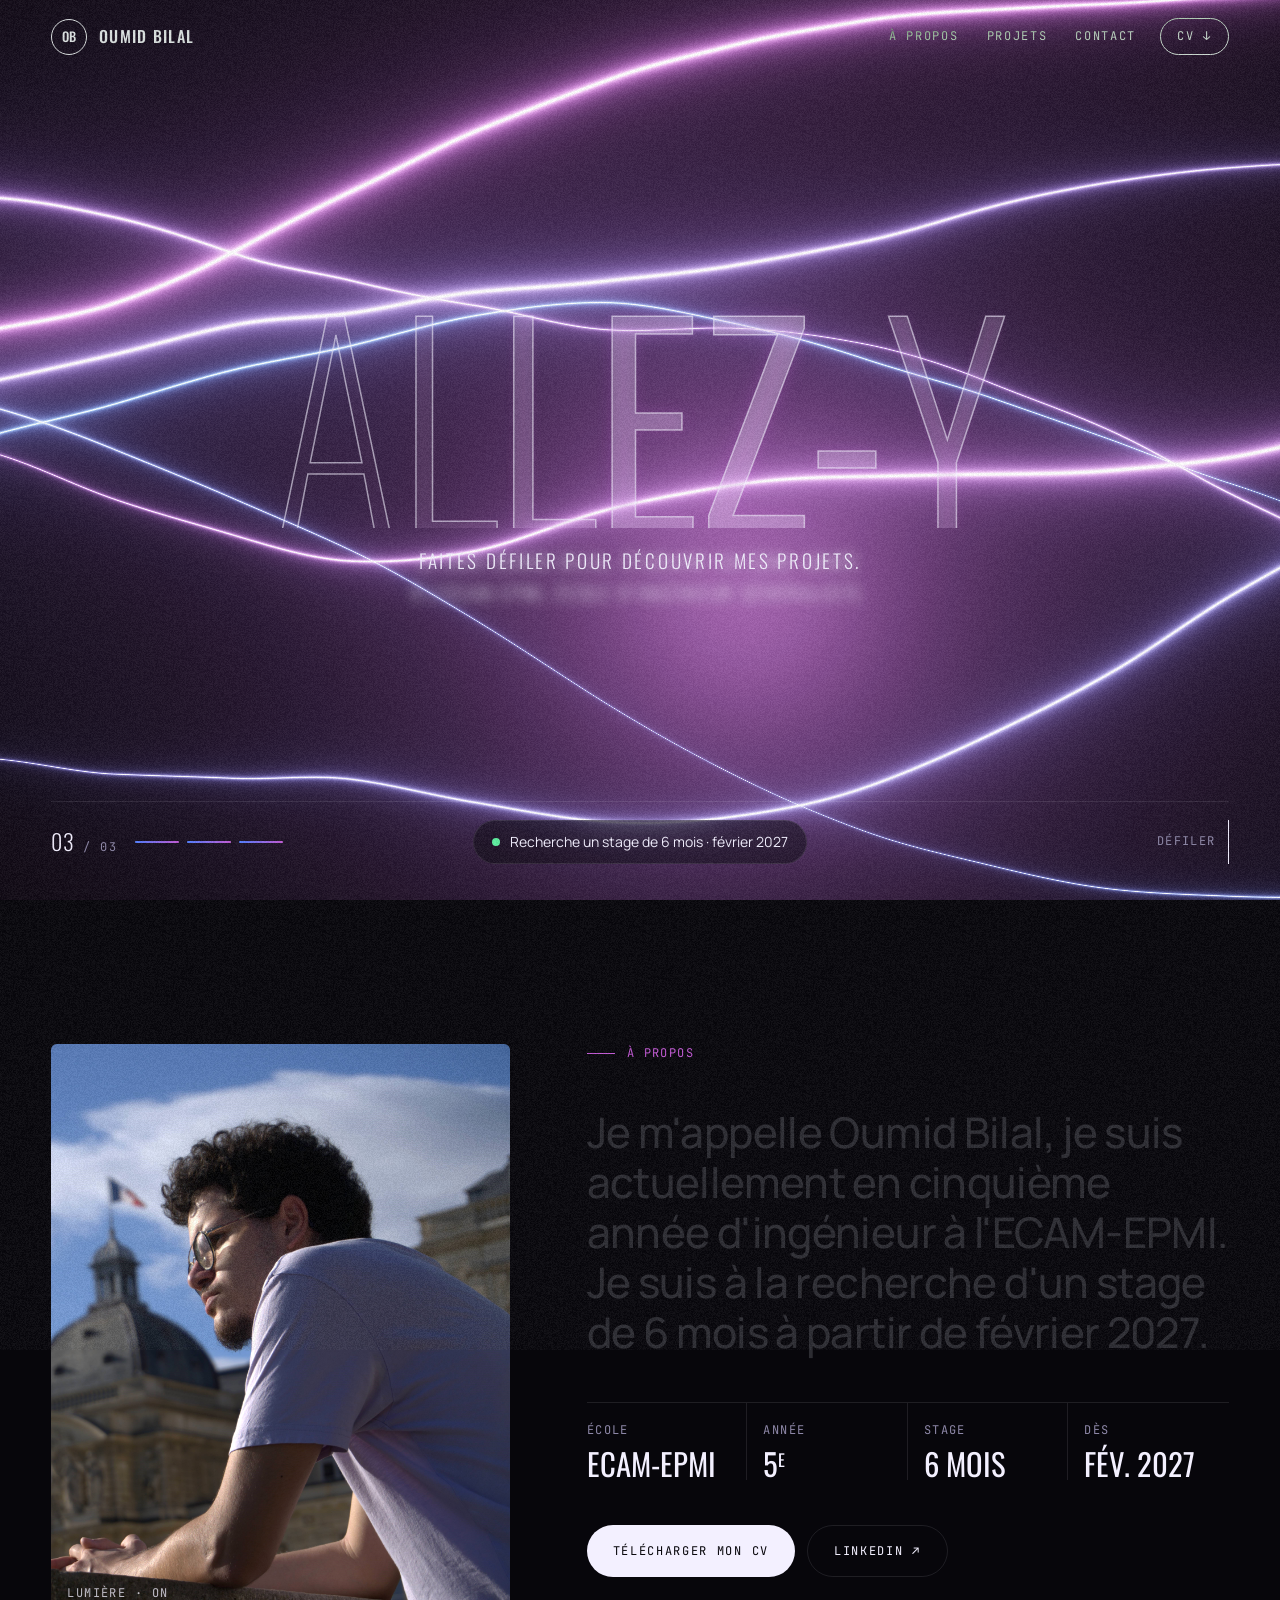
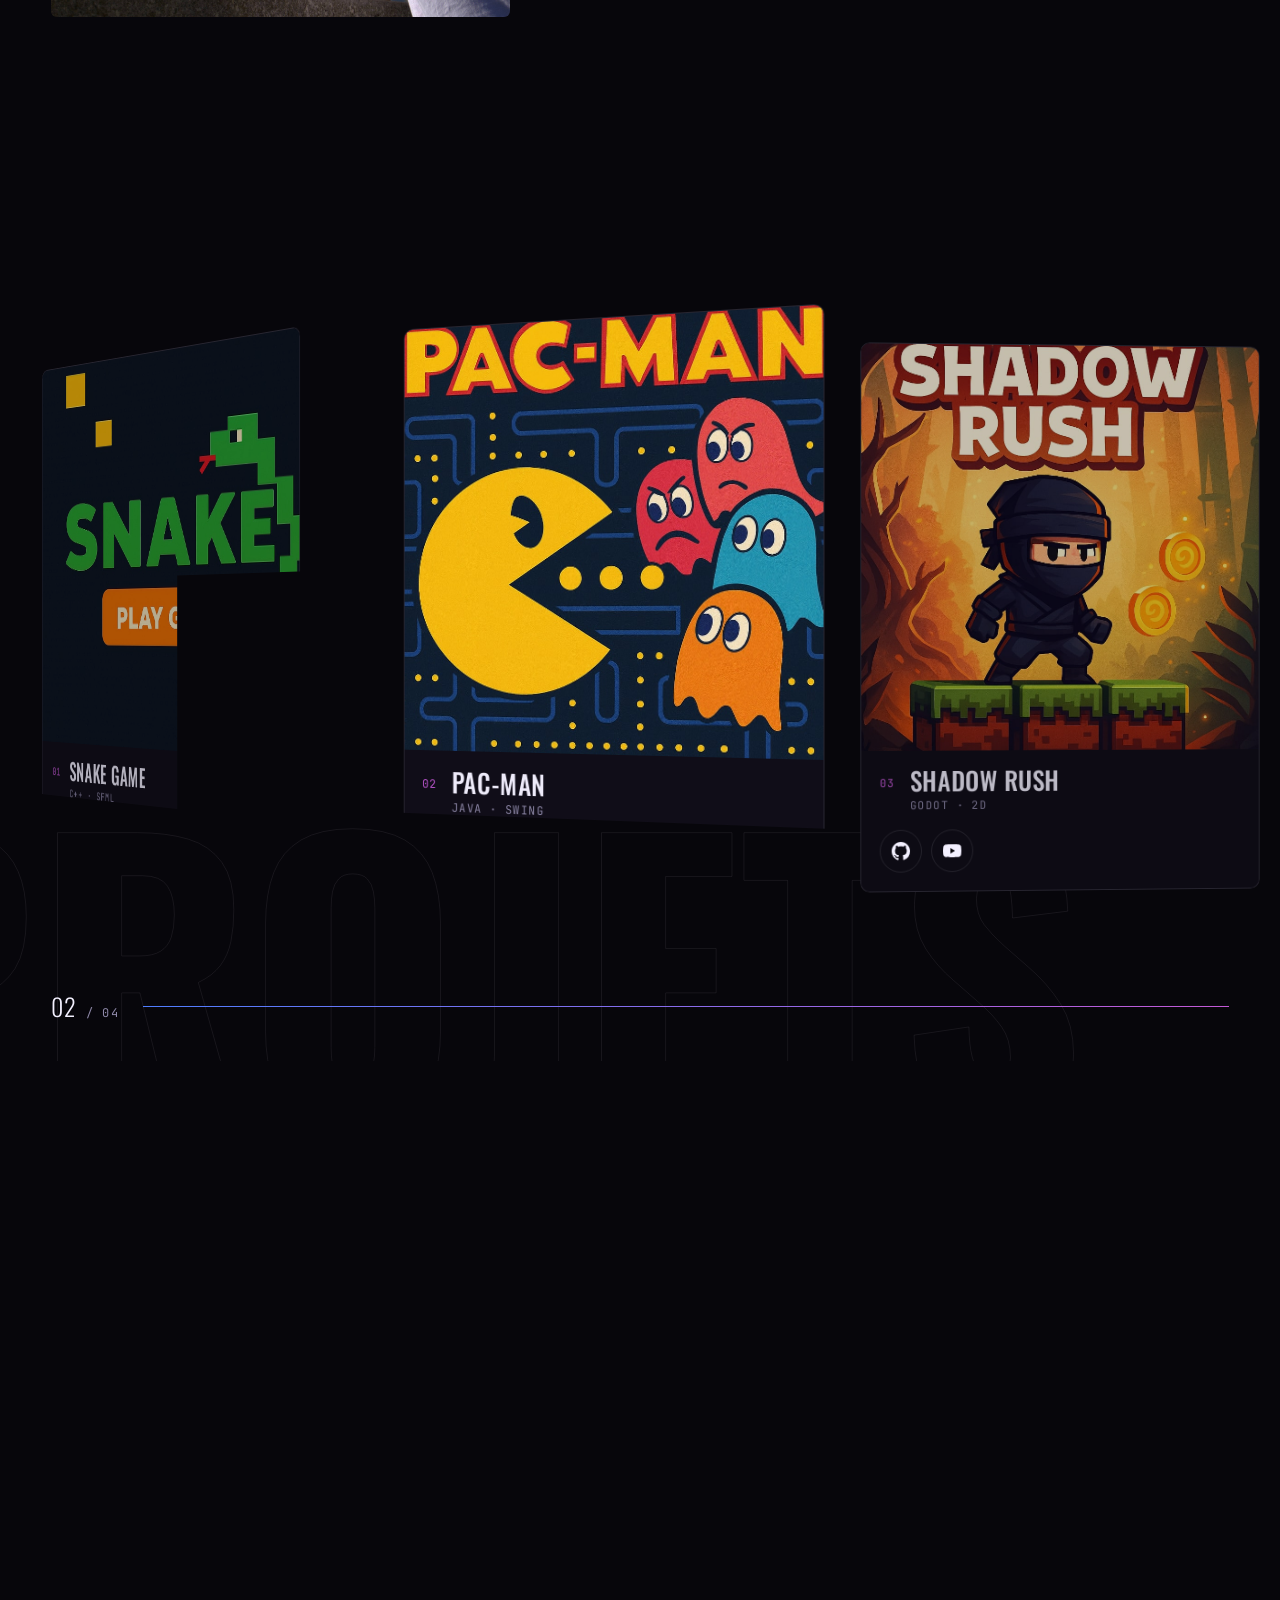
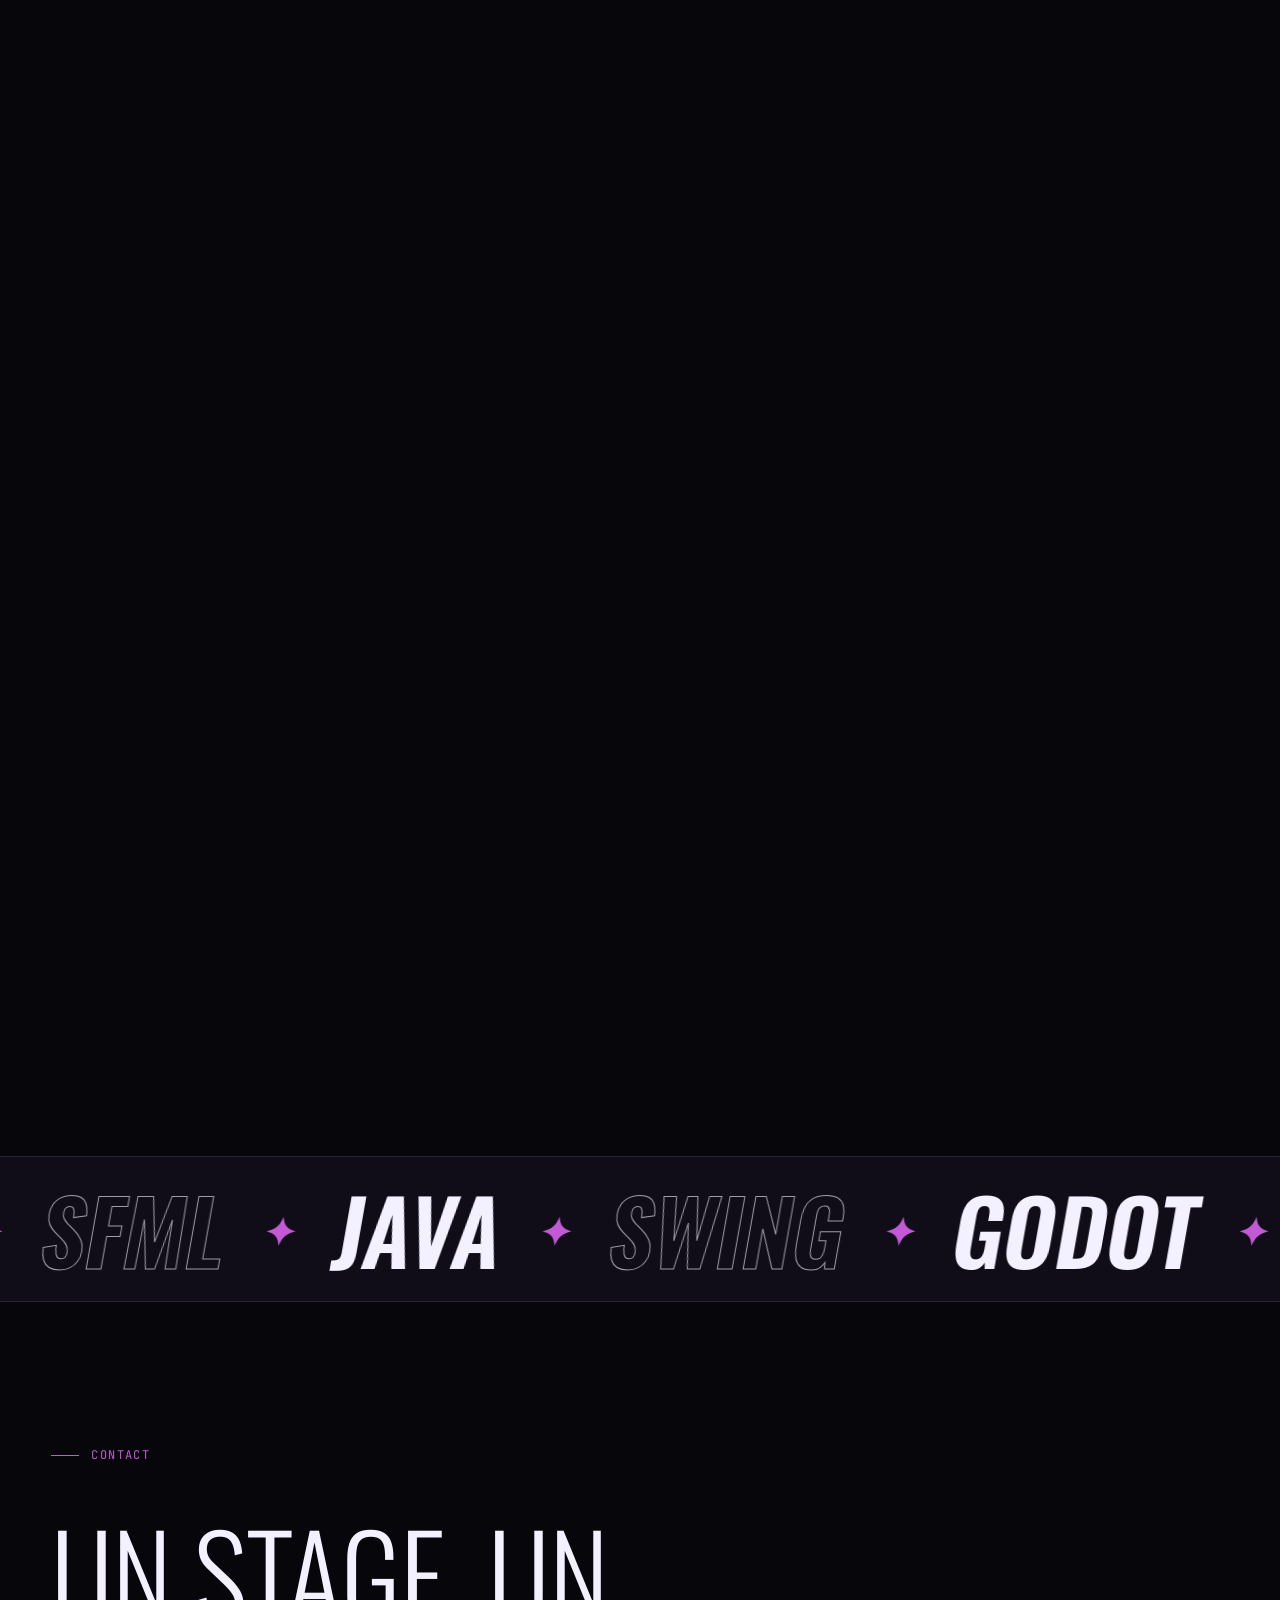
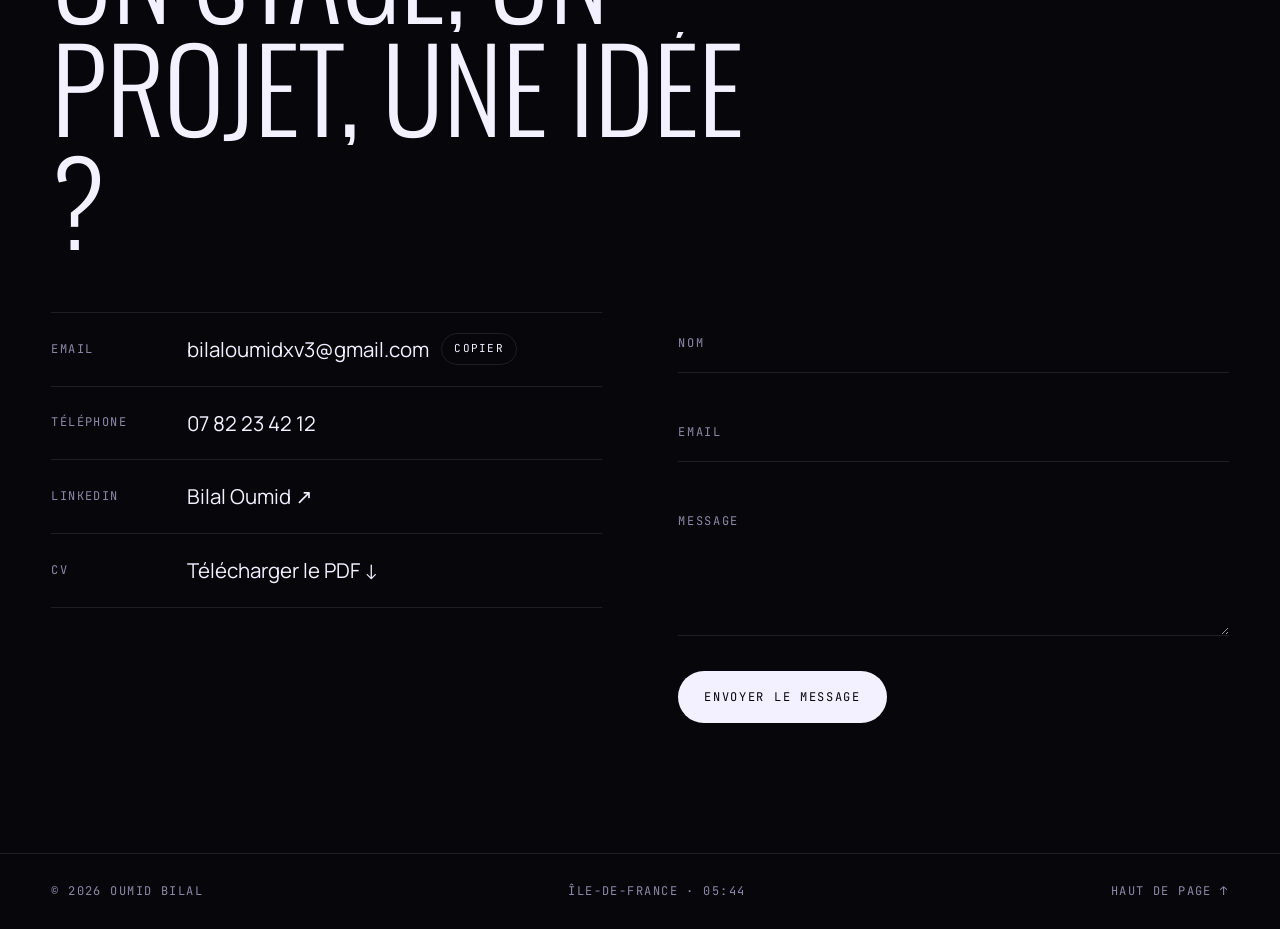
==== commit 0c2a9d77: "Refonte du portfolio autour de la lumière - Accueil : diaporama automatique Bonjour / Welcome / Alle" ====
--- a/index.html
+++ b/index.html
@@ -1,148 +1,204 @@
 <!DOCTYPE html>
 <html lang="fr">
 <head>
-  <meta charset="UTF-8" />
-  <meta name="viewport" content="width=device-width, initial-scale=1.0" />
-  <title>Oumid Bilal – Portfolio</title>
-
-  <!-- Police Oswald -->
-  <link href="https://fonts.googleapis.com/css2?family=Oswald:wght@300;400;700&display=swap" rel="stylesheet" />
-
-  <!-- Ton CSS -->
-  <link rel="stylesheet" href="style.css?v=motion-20261001" />
+<meta charset="utf-8" />
+<meta name="viewport" content="width=device-width, initial-scale=1, viewport-fit=cover" />
+<title>Oumid Bilal – Portfolio</title>
+<meta name="description" content="Oumid Bilal, élève ingénieur généraliste à l'ECAM-EPMI. Projets, parcours et contact." />
+<link rel="preconnect" href="https://fonts.googleapis.com" />
+<link rel="preconnect" href="https://fonts.gstatic.com" crossorigin />
+<link href="https://fonts.googleapis.com/css2?family=Oswald:wght@200..700&family=Manrope:wght@300;400;500;600&family=JetBrains+Mono:wght@400;500&display=swap" rel="stylesheet" />
+<link rel="stylesheet" href="style.css" />
+<link rel="preload" as="image" href="images/ma-photo.jpg" />
 </head>
 <body>
-
-  <!-- NAVIGATION FLOTTANTE -->
-  <div class="nav-floating">
-    <a href="#" id="nav-home" class="nav-link active">Home</a>
-    <a href="#" id="nav-about" class="nav-link">À propos</a>
+<!-- Allumage -->
+<div class="loader" aria-hidden="true">
+  <div class="loader-row"><span class="loader-label">Allumage</span><span class="loader-count">000</span></div>
+  <div class="loader-bar"><i></i></div>
+</div>
+
+<!-- Navigation -->
+<header class="nav">
+  <a href="#top" class="nav-brand" data-magnetic data-cursor="Haut"><span class="nav-mark">OB</span><span class="nav-name">Oumid Bilal</span></a>
+  <nav class="nav-links" aria-label="Sections">
+    <a href="#about" data-magnetic>À propos</a>
+    <a href="#work" data-magnetic>Projets</a>
+    <a href="#contact" data-magnetic>Contact</a>
+  </nav>
+  <a href="CV-oumid.pdf" class="nav-cv" download="CV-Oumid-Bilal.pdf" data-magnetic data-cursor="PDF">CV <span aria-hidden="true">↓</span></a>
+  <div class="nav-progress" aria-hidden="true"><i></i></div>
+</header>
+
+<main>
+  <!-- HERO -->
+  <section class="hero" id="top">
+    <canvas class="hero-light" aria-hidden="true"></canvas>
+    <div class="hero-fallback" aria-hidden="true"></div>
+    <div class="hero-name" aria-roledescription="carrousel" aria-label="Accueil">
+      <div class="slide" aria-hidden="false">
+        <h1 class="hero-line" aria-label="Bonjour">BONJOUR</h1>
+        <p class="hero-sub">Je suis Oumid Bilal, étudiant en 5ème année à l'ECAM EPMI, école d'ingénieur généraliste.</p>
+      </div>
+      <div class="slide" aria-hidden="true">
+        <p class="hero-line" aria-label="Welcome">WELCOME</p>
+        <p class="hero-sub">Bienvenue dans mon portfolio.</p>
+      </div>
+      <div class="slide" aria-hidden="true">
+        <p class="hero-line" aria-label="Allez-y">ALLEZ-Y</p>
+        <p class="hero-sub">Faites défiler pour découvrir mes projets.</p>
+      </div>
+    </div>
+    <div class="hero-meta">
+      <div class="hero-pager">
+        <span class="hero-count mono"><strong>01</strong> / 03</span>
+        <div class="hero-bars">
+          <button type="button" aria-label="Diapositive 1 : Bonjour"><i></i></button>
+          <button type="button" aria-label="Diapositive 2 : Welcome"><i></i></button>
+          <button type="button" aria-label="Diapositive 3 : Allez-y"><i></i></button>
+        </div>
+      </div>
+      <p class="hero-status"><span class="dot-live" aria-hidden="true"></span>Recherche un stage de 6 mois · février 2027</p>
+      <a href="#about" class="hero-scroll mono" data-magnetic>Défiler <i aria-hidden="true"></i></a>
+    </div>
+  </section>
+
+  <!-- À PROPOS -->
+  <section class="about" id="about">
+    <div class="about-photo" aria-hidden="true">
+      <img src="images/ma-photo.jpg" alt="" class="about-photo-base" />
+      <img src="images/ma-photo.jpg" alt="" class="about-photo-lit" />
+      <span class="about-photo-tag mono">Lumière · on</span>
+    </div>
+    <div class="about-body">
+      <p class="eyebrow mono">À propos</p>
+      <p class="manifesto">
+        Je m'appelle Oumid Bilal, je suis actuellement en cinquième année d'ingénieur à l'ECAM-EPMI. Je suis à la recherche d'un stage de 6 mois à partir de février 2027.
+      </p>
+      <dl class="facts">
+        <div><dt class="mono">École</dt><dd>ECAM-EPMI</dd></div>
+        <div><dt class="mono">Année</dt><dd>5<sup>e</sup></dd></div>
+        <div><dt class="mono">Stage</dt><dd>6 mois</dd></div>
+        <div><dt class="mono">Dès</dt><dd>Fév. 2027</dd></div>
+      </dl>
+      <div class="about-actions">
+        <a href="CV-oumid.pdf" class="btn btn-solid" download="CV-Oumid-Bilal.pdf" data-magnetic data-cursor="PDF">Télécharger mon CV</a>
+        <a href="https://www.linkedin.com/in/bilal-oumid-37995636b" class="btn btn-line" target="_blank" rel="noopener" data-magnetic>LinkedIn ↗</a>
+      </div>
+    </div>
+  </section>
+
+  <!-- PROJETS -->
+  <section class="work" id="work" aria-label="Projets">
+    <div class="work-sticky">
+      <div class="work-ghost" aria-hidden="true">Projets</div>
+      <div class="work-track">
+        <div class="work-intro">
+          <p class="eyebrow mono">Projets</p>
+          <h2 class="work-title">Ce que j'ai construit</h2>
+          <p class="work-hint mono" aria-hidden="true">Faites défiler ou glissez <i></i></p>
+        </div>
+
+        <article class="card">
+          <div class="card-media"><img src="images/projet1.jpg" alt="Visuel du jeu Snake" draggable="false" /></div>
+          <div class="card-info">
+            <span class="card-n mono">01</span>
+            <h3>Snake Game</h3>
+            <p class="mono">C++ · SFML</p>
+            <div class="card-links"><a href="https://github.com/Luminokinono/SnakeGame" target="_blank" rel="noopener" class="ic ic-gh" aria-label="Code source sur GitHub"><svg viewBox="0 0 16 16" aria-hidden="true"><path fill="currentColor" d="M8 0C3.58 0 0 3.58 0 8c0 3.54 2.29 6.53 5.47 7.59.4.07.55-.17.55-.38 0-.19-.01-.82-.01-1.49-2.01.37-2.53-.49-2.69-.94-.09-.23-.48-.94-.82-1.13-.28-.15-.68-.52-.01-.53.63-.01 1.08.58 1.23.82.72 1.21 1.87.87 2.33.66.07-.52.28-.87.51-1.07-1.78-.2-3.64-.89-3.64-3.95 0-.87.31-1.59.82-2.15-.08-.2-.36-1.02.08-2.12 0 0 .67-.21 2.2.82.64-.18 1.32-.27 2-.27.68 0 1.36.09 2 .27 1.53-1.04 2.2-.82 2.2-.82.44 1.1.16 1.92.08 2.12.51.56.82 1.27.82 2.15 0 3.07-1.87 3.75-3.65 3.95.29.25.54.73.54 1.48 0 1.07-.01 1.93-.01 2.2 0 .21.15.46.55.38A8.013 8.013 0 0 0 16 8c0-4.42-3.58-8-8-8z"/></svg></a></div>
+          </div>
+        </article>
+
+        <article class="card">
+          <div class="card-media"><img src="images/projet2.jpg" alt="Visuel du jeu Pac-Man" draggable="false" /></div>
+          <div class="card-info">
+            <span class="card-n mono">02</span>
+            <h3>Pac-Man</h3>
+            <p class="mono">Java · Swing</p>
+            <div class="card-links"><a href="https://github.com/Luminokinono/PacMan" target="_blank" rel="noopener" class="ic ic-gh" aria-label="Code source sur GitHub"><svg viewBox="0 0 16 16" aria-hidden="true"><path fill="currentColor" d="M8 0C3.58 0 0 3.58 0 8c0 3.54 2.29 6.53 5.47 7.59.4.07.55-.17.55-.38 0-.19-.01-.82-.01-1.49-2.01.37-2.53-.49-2.69-.94-.09-.23-.48-.94-.82-1.13-.28-.15-.68-.52-.01-.53.63-.01 1.08.58 1.23.82.72 1.21 1.87.87 2.33.66.07-.52.28-.87.51-1.07-1.78-.2-3.64-.89-3.64-3.95 0-.87.31-1.59.82-2.15-.08-.2-.36-1.02.08-2.12 0 0 .67-.21 2.2.82.64-.18 1.32-.27 2-.27.68 0 1.36.09 2 .27 1.53-1.04 2.2-.82 2.2-.82.44 1.1.16 1.92.08 2.12.51.56.82 1.27.82 2.15 0 3.07-1.87 3.75-3.65 3.95.29.25.54.73.54 1.48 0 1.07-.01 1.93-.01 2.2 0 .21.15.46.55.38A8.013 8.013 0 0 0 16 8c0-4.42-3.58-8-8-8z"/></svg></a></div>
+          </div>
+        </article>
+
+        <article class="card">
+          <div class="card-media"><img src="images/projet3.jpg" alt="Visuel du jeu Shadow Rush" draggable="false" /></div>
+          <div class="card-info">
+            <span class="card-n mono">03</span>
+            <h3>Shadow Rush</h3>
+            <p class="mono">Godot · 2D</p>
+            <div class="card-links">
+              <a href="https://github.com/Luminokinono/Shadow-Rush" target="_blank" rel="noopener" class="ic ic-gh" aria-label="Code source sur GitHub"><svg viewBox="0 0 16 16" aria-hidden="true"><path fill="currentColor" d="M8 0C3.58 0 0 3.58 0 8c0 3.54 2.29 6.53 5.47 7.59.4.07.55-.17.55-.38 0-.19-.01-.82-.01-1.49-2.01.37-2.53-.49-2.69-.94-.09-.23-.48-.94-.82-1.13-.28-.15-.68-.52-.01-.53.63-.01 1.08.58 1.23.82.72 1.21 1.87.87 2.33.66.07-.52.28-.87.51-1.07-1.78-.2-3.64-.89-3.64-3.95 0-.87.31-1.59.82-2.15-.08-.2-.36-1.02.08-2.12 0 0 .67-.21 2.2.82.64-.18 1.32-.27 2-.27.68 0 1.36.09 2 .27 1.53-1.04 2.2-.82 2.2-.82.44 1.1.16 1.92.08 2.12.51.56.82 1.27.82 2.15 0 3.07-1.87 3.75-3.65 3.95.29.25.54.73.54 1.48 0 1.07-.01 1.93-.01 2.2 0 .21.15.46.55.38A8.013 8.013 0 0 0 16 8c0-4.42-3.58-8-8-8z"/></svg></a>
+              <a href="https://www.youtube.com/watch?v=OZ7Y8M5zItY" target="_blank" rel="noopener" class="ic ic-yt" aria-label="Vidéo de démonstration sur YouTube"><svg viewBox="0 0 24 24" aria-hidden="true"><path fill="currentColor" d="M23.5 6.2a3 3 0 0 0-2.1-2.1C19.5 3.6 12 3.6 12 3.6s-7.5 0-9.4.5A3 3 0 0 0 .5 6.2 31 31 0 0 0 0 12a31 31 0 0 0 .5 5.8 3 3 0 0 0 2.1 2.1c1.9.5 9.4.5 9.4.5s7.5 0 9.4-.5a3 3 0 0 0 2.1-2.1A31 31 0 0 0 24 12a31 31 0 0 0-.5-5.8z"/><path class="yt-play" d="M9.6 15.6 15.8 12 9.6 8.4z"/></svg></a>
+            </div>
+          </div>
+        </article>
+
+        <article class="card">
+          <div class="card-media"><img src="images/projet4.jpg" alt="Visuel de l'application SeniorConnect" draggable="false" /></div>
+          <div class="card-info">
+            <span class="card-n mono">04</span>
+            <h3>SeniorConnect</h3>
+            <p class="mono">PHP · Web</p>
+            <div class="card-links">
+              <a href="https://github.com/Luminokinono/App-SeniorConnect" target="_blank" rel="noopener" class="ic ic-gh" aria-label="Code source sur GitHub"><svg viewBox="0 0 16 16" aria-hidden="true"><path fill="currentColor" d="M8 0C3.58 0 0 3.58 0 8c0 3.54 2.29 6.53 5.47 7.59.4.07.55-.17.55-.38 0-.19-.01-.82-.01-1.49-2.01.37-2.53-.49-2.69-.94-.09-.23-.48-.94-.82-1.13-.28-.15-.68-.52-.01-.53.63-.01 1.08.58 1.23.82.72 1.21 1.87.87 2.33.66.07-.52.28-.87.51-1.07-1.78-.2-3.64-.89-3.64-3.95 0-.87.31-1.59.82-2.15-.08-.2-.36-1.02.08-2.12 0 0 .67-.21 2.2.82.64-.18 1.32-.27 2-.27.68 0 1.36.09 2 .27 1.53-1.04 2.2-.82 2.2-.82.44 1.1.16 1.92.08 2.12.51.56.82 1.27.82 2.15 0 3.07-1.87 3.75-3.65 3.95.29.25.54.73.54 1.48 0 1.07-.01 1.93-.01 2.2 0 .21.15.46.55.38A8.013 8.013 0 0 0 16 8c0-4.42-3.58-8-8-8z"/></svg></a>
+              <a href="https://www.youtube.com/watch?v=yMLC3Jjwxb0" target="_blank" rel="noopener" class="ic ic-yt" aria-label="Vidéo de démonstration sur YouTube"><svg viewBox="0 0 24 24" aria-hidden="true"><path fill="currentColor" d="M23.5 6.2a3 3 0 0 0-2.1-2.1C19.5 3.6 12 3.6 12 3.6s-7.5 0-9.4.5A3 3 0 0 0 .5 6.2 31 31 0 0 0 0 12a31 31 0 0 0 .5 5.8 3 3 0 0 0 2.1 2.1c1.9.5 9.4.5 9.4.5s7.5 0 9.4-.5a3 3 0 0 0 2.1-2.1A31 31 0 0 0 24 12a31 31 0 0 0-.5-5.8z"/><path class="yt-play" d="M9.6 15.6 15.8 12 9.6 8.4z"/></svg></a>
+            </div>
+          </div>
+        </article>
+
+        <div class="work-outro">
+          <p class="mono">Tous mes dépôts</p>
+          <a href="https://github.com/Luminokinono" target="_blank" rel="noopener" data-magnetic>GitHub →</a>
+        </div>
+      </div>
+      <div class="work-hud" aria-hidden="true">
+        <span class="mono"><strong class="work-current">01</strong> / 04</span>
+        <div class="work-bar"><i></i></div>
+      </div>
+    </div>
+  </section>
+
+  <!-- STACK -->
+  <div class="band" aria-label="Technologies utilisées : C++, SFML, Java, Swing, Godot, PHP">
+    <div class="band-track" aria-hidden="true">
+      <span>C++</span><b>✦</b><span class="o">SFML</span><b>✦</b><span>Java</span><b>✦</b><span class="o">Swing</span><b>✦</b><span>Godot</span><b>✦</b><span class="o">PHP</span><b>✦</b>
+      <span>C++</span><b>✦</b><span class="o">SFML</span><b>✦</b><span>Java</span><b>✦</b><span class="o">Swing</span><b>✦</b><span>Godot</span><b>✦</b><span class="o">PHP</span><b>✦</b>
+    </div>
   </div>
 
-  <!-- SLIDER -->
-  <header id="hero">
-    <div class="swiper">
-      <div class="swiper-wrapper">
-        <div class="swiper-slide" style="background-image: url('images/slide1.jpg')">
-          <div class="slide-content">
-            <h1>Bonjour</h1>
-            <p>Je suis Oumid Bilal, étudiant en 5ème année à l'ECAM EPMI, école d'ingénieur généraliste.</p>
-            <a href="#portfolio" class="scroll-down">↓</a>
-          </div>
-        </div>
-        <div class="swiper-slide" style="background-image: url('images/slide2.jpg')">
-          <div class="slide-content">
-            <h1>WELCOME</h1>
-            <p>Bienvenue dans mon portfolio.</p>
-            <a href="#portfolio" class="scroll-down">↓</a>
-          </div>
-        </div>
-        <div class="swiper-slide" style="background-image: url('images/slide3.jpg')">
-          <div class="slide-content">
-            <h1>Allez-y</h1>
-            <p>Faites défiler pour découvrir mes projets.</p>
-            <a href="#portfolio" class="scroll-down">↓</a>
-          </div>
-        </div>
-      </div>
-    </div>
-  </header>
-
-  <!-- PORTFOLIO -->
-  <section id="portfolio">
-    <h2>Mes Projets</h2>
-    <p class="section-description">Voici quelques-uns de mes projets récents.</p>
-    <div class="gallery">
-      <a href="https://github.com/Luminokinono/SnakeGame" target="_blank">
-        <img src="images/projet1.jpg" alt="Projet 1" />
-      </a>
-      <a href="https://github.com/Luminokinono/PacMan" target="_blank">
-        <img src="images/projet2.jpg" alt="Projet 2" />
-      </a>
-
-      <!-- Projet 3 modifié -->
-      <div class="project-item">
-        <img src="images/projet3.jpg" alt="Projet 3" />
-        <div class="overlay-icons">
-          <a href="https://github.com/Luminokinono/Shadow-Rush.git" target="_blank">
-            <img src="images/github-icon.png" alt="GitHub" />
-          </a>
-          <a href="https://www.youtube.com/watch?v=OZ7Y8M5zItY" target="_blank">
-            <img src="images/youtube-icon.png" alt="YouTube" />
-          </a>
-        </div>
-      </div>
-
-      <!-- Projet 4 modifié -->
-      <div class="project-item">
-        <img src="images/projet4.jpg" alt="Projet 4" />
-        <div class="overlay-icons">
-          <a href="https://github.com/Luminokinono/App-SeniorConnect" target="_blank">
-            <img src="images/github-icon.png" alt="GitHub" />
-          </a>
-          <a href="https://www.youtube.com/watch?v=yMLC3Jjwxb0" target="_blank">
-            <img src="images/youtube-icon.png" alt="YouTube" />
-          </a>
-        </div>
-      </div>
-    </div>
-  </section>
-
   <!-- CONTACT -->
-  <section id="contact">
-    <h2>Envie de me contacter ?</h2>
-    <div class="contact-info">
-      <p>Vous pouvez me joindre ici.</p>
-      <p><strong>Email :</strong> bilaloumidxv3@gmail.com</p>
-      <p><strong>Téléphone :</strong> 07 82 23 42 12</p>
-    </div>
-
-    <!-- Formulaire fonctionnel Formspree -->
-    <form action="https://formspree.io/f/xovkljoz" method="POST">
-      <div class="form-group">
-        <label for="name">Nom :</label>
-        <input type="text" id="name" name="name" placeholder="Votre nom" required />
-      </div>
-      <div class="form-group">
-        <label for="email">Email :</label>
-        <input type="email" id="email" name="_replyto" placeholder="Votre email" required />
-      </div>
-      <div class="form-group">
-        <label for="message">Message :</label>
-        <textarea id="message" name="message" rows="5" placeholder="Votre message" required></textarea>
-      </div>
-      <button type="submit">Envoyer</button>
-    </form>
-  </section>
-
-  <!-- SECTION À PROPOS HORIZONTALE -->
-  <div id="about-section">
-    <section class="about-content">
-      <div class="about-card">
-        <img src="images/ma-photo.jpg" alt="Oumid Bilal" class="about-photo tilt-3d" />
-        <div class="about-text">
-          <h2>À propos de moi</h2>
-          <p>Je m'appelle Oumid Bilal, je suis actuellement en cinquième année d'ingénieur à l’ECAM-EPMI. Je suis à la recherche d’un stage de 6 mois à partir de février 2027.</p>
-          <div class="btn-group-3d">
-            <a href="CV-oumid.pdf" class="btn-cv tilt-3d" download="CV-Oumid-Bilal.pdf">Télécharger mon CV</a>
-            <a href="https://www.linkedin.com/in/bilal-oumid-37995636b" class="btn-linkedin" target="_blank">
-              <img src="images/linkedin.png" alt="LinkedIn" class="linkedin-icon tilt-3d" />
-            </a>
-          </div>
-        </div>
-      </div>
-    </section>
-  </div>
-
-  <!-- BULLE DE NAVIGATION -->
-  <div class="dot-nav">
-    <a href="#hero" class="dot"></a>
-    <a href="#portfolio" class="dot"></a>
-    <a href="#contact" class="dot active"></a>
-  </div>
-
-  <script src="script.js?v=motion-20261001"></script>
-
-<script src="cinematic.js?v=motion-20261001"></script></body>
+  <section class="contact" id="contact">
+    <p class="eyebrow mono">Contact</p>
+    <h2 class="contact-title"><span>Un stage, un projet, une idée ?</span> <em>Parlons-en.</em></h2>
+    <div class="contact-grid">
+      <ul class="contact-list">
+        <li>
+          <span class="mono">Email</span>
+          <span class="contact-value"><span class="email-text">bilaloumidxv3@gmail.com</span>
+            <button type="button" class="copy" data-copy="bilaloumidxv3@gmail.com" data-cursor="Copier">Copier</button></span>
+        </li>
+        <li><span class="mono">Téléphone</span><span class="contact-value">07 82 23 42 12</span></li>
+        <li><span class="mono">LinkedIn</span><a class="contact-value" href="https://www.linkedin.com/in/bilal-oumid-37995636b" target="_blank" rel="noopener">Bilal Oumid ↗</a></li>
+        <li><span class="mono">CV</span><a class="contact-value" href="CV-oumid.pdf" download="CV-Oumid-Bilal.pdf">Télécharger le PDF ↓</a></li>
+      </ul>
+      <form class="contact-form" action="https://formspree.io/f/xovkljoz" method="POST">
+        <div class="field"><input type="text" id="name" name="name" placeholder=" " required /><label for="name">Nom</label></div>
+        <div class="field"><input type="email" id="email" name="_replyto" placeholder=" " required /><label for="email">Email</label></div>
+        <div class="field"><textarea id="message" name="message" rows="4" placeholder=" " required></textarea><label for="message">Message</label></div>
+        <button type="submit" class="btn btn-solid btn-send" data-magnetic>Envoyer le message</button>
+        <p class="form-status mono" role="status"></p>
+      </form>
+    </div>
+  </section>
+</main>
+
+<footer class="footer">
+  <span class="mono">© 2026 Oumid Bilal</span>
+  <span class="mono">Île-de-France · <time class="clock">--:--</time></span>
+  <a href="#top" class="mono" data-magnetic>Haut de page ↑</a>
+</footer>
+
+<div class="grain" aria-hidden="true"></div>
+
+<script src="main.js"></script>
+</body>
 </html>
-
--- a/style.css
+++ b/style.css
@@ -1,344 +1,263 @@
-/* === RESET === */
-* {
-  margin: 0;
-  padding: 0;
-  box-sizing: border-box;
+/* Concept : la lumière. Page sombre, le curseur est une source lumineuse ; chaque section s'« allume ». */
+:root{
+  --ink:#07060b;          /* fond */
+  --ink-2:#100d18;        /* surfaces */
+  --paper:#f3f0ff;        /* texte */
+  --dim:#8e88a8;          /* texte secondaire, gris teinté violet */
+  --violet:#c359d6;       /* accent historique du portfolio */
+  --blue:#4f7dff;         /* lumière bleue des visuels d'origine */
+  --line:#f3f0ff1a;
+  --display:'Oswald','Arial Narrow',Impact,sans-serif;
+  --body:'Manrope','Segoe UI',system-ui,sans-serif;
+  --mono:'JetBrains Mono',ui-monospace,Menlo,monospace;
+  --gutter:clamp(16px,4vw,56px);
+  --ease:cubic-bezier(.16,1,.3,1);
+  --ease-io:cubic-bezier(.77,0,.18,1);
+  color-scheme:dark;
 }
-body {
-  font-family: 'Oswald', sans-serif;
-  scroll-behavior: smooth;
-  color: #ffffff;
-  background: rgb(0, 0, 0);
+*{margin:0;padding:0;box-sizing:border-box}
+html{scroll-behavior:smooth;background:var(--ink)}
+body{background:var(--ink);color:var(--paper);font-family:var(--body);font-size:16px;line-height:1.6;overflow-x:hidden;-webkit-font-smoothing:antialiased}
+img{max-width:100%;display:block}
+a{color:inherit;text-decoration:none}
+button{font:inherit;color:inherit;background:none;border:0;cursor:pointer}
+sup{font-size:.55em;vertical-align:.6em;line-height:0}
+.mono{font-family:var(--mono);font-size:12px;letter-spacing:.12em;text-transform:uppercase}
+.eyebrow{color:var(--violet);display:flex;align-items:center;gap:12px}
+.eyebrow::before{content:'';width:28px;height:1px;background:currentColor}
+:focus-visible{outline:2px solid var(--violet);outline-offset:4px;border-radius:4px}
+::selection{background:var(--violet);color:var(--ink)}
+
+/* ---------- Allumage ---------- */
+.loader{position:fixed;inset:0;z-index:100;background:var(--ink);display:grid;place-content:center;gap:12px;width:100%;padding-inline:var(--gutter);transition:opacity .9s var(--ease),visibility .9s}
+.loader-row{display:flex;justify-content:space-between;gap:80px;width:min(420px,80vw);font-family:var(--mono);font-size:12px;letter-spacing:.2em;text-transform:uppercase;color:var(--dim);font-variant-numeric:tabular-nums}
+.loader-count{color:var(--paper)}
+.loader-bar{height:1px;background:var(--line)}
+.loader-bar i{display:block;height:100%;background:linear-gradient(90deg,var(--blue),var(--violet));transform:scaleX(0);transform-origin:left}
+.ready .loader{opacity:0;visibility:hidden}
+html:not(.js) .loader{display:none}
+
+/* ---------- Navigation ---------- */
+.nav{position:fixed;top:0;left:0;right:0;z-index:50;display:flex;align-items:center;gap:24px;padding:calc(18px + env(safe-area-inset-top,0px)) var(--gutter) 18px;mix-blend-mode:difference}
+.nav-brand{display:flex;align-items:center;gap:12px;font-family:var(--display);font-weight:500;letter-spacing:.08em;text-transform:uppercase}
+.nav-mark{display:grid;place-items:center;width:36px;height:36px;border:1px solid var(--paper);border-radius:50%;font-size:13px;letter-spacing:.04em}
+.nav-links{display:flex;gap:28px;margin-left:auto}
+.nav-links a,.nav-cv{font-family:var(--mono);font-size:12px;letter-spacing:.14em;text-transform:uppercase;position:relative}
+.nav-links a::after{content:'';position:absolute;left:0;right:0;bottom:-4px;height:1px;background:currentColor;transform:scaleX(0);transform-origin:right;transition:transform .5s var(--ease-io)}
+.nav-links a:hover::after,.nav-links a.active::after{transform:scaleX(1);transform-origin:left}
+.nav-cv{border:1px solid var(--paper);border-radius:99px;padding:8px 16px}
+.nav-progress{position:absolute;left:0;right:0;bottom:0;height:1px}
+.nav-progress i{display:block;height:100%;background:var(--paper);transform:scaleX(0);transform-origin:left}
+
+/* ---------- Hero ---------- */
+.hero{position:relative;height:100vh;height:100svh;min-height:560px;overflow:hidden;display:flex;flex-direction:column;justify-content:flex-end;padding:0 var(--gutter) clamp(20px,4vh,40px);isolation:isolate}
+.hero-light,.hero-fallback{position:absolute;inset:0;width:100%;height:100%;z-index:-1}
+.hero-fallback{background:radial-gradient(60% 50% at 30% 40%,#4f7dff40,transparent 70%),radial-gradient(50% 60% at 75% 60%,#c359d640,transparent 70%),var(--ink);z-index:-2}
+.hero-name{flex:1;display:grid;align-items:center;padding-top:clamp(72px,10vh,110px);margin-bottom:clamp(16px,3vh,32px);user-select:none}
+.slide{grid-area:1/1;display:grid;gap:clamp(12px,2vh,22px);align-content:center;justify-items:center;text-align:center}
+.hero-line{display:flex;justify-content:center;overflow:hidden;padding-top:.04em;font-family:var(--display);font-weight:200;font-size:clamp(4rem,21vw,24rem);line-height:.86;letter-spacing:-.01em}
+.ch{--fill:0;display:inline-block;color:rgb(243 240 255 / var(--fill));-webkit-text-stroke:1.5px rgb(243 240 255 / .6);text-shadow:0 0 calc(var(--fill)*60px) rgb(195 89 214 / calc(var(--fill)*.9));will-change:font-weight}
+.hero-sub{font-family:var(--display);font-weight:300;font-size:clamp(15px,1.5vw,21px);letter-spacing:.14em;text-transform:uppercase;max-width:56ch;text-wrap:balance}
+.slide:not(.is-active){pointer-events:none}
+.motion .slide .ch{transform:translateY(105%);transition:none}
+.motion .slide.is-active .ch{transform:translateY(0);transition:transform 1.3s var(--ease);transition-delay:calc(var(--i)*65ms + .1s)}
+.motion .slide.is-leaving .ch{transform:translateY(-105%);transition:transform .8s var(--ease-io);transition-delay:calc(var(--i)*30ms)}
+.motion .slide .hero-sub{opacity:0;translate:0 16px;filter:blur(6px);transition:none}
+.motion .slide.is-active .hero-sub{opacity:1;translate:0 0;filter:blur(0);transition:opacity 1s .55s,translate 1.2s var(--ease) .55s,filter 1s .55s}
+.motion .slide.is-leaving .hero-sub{opacity:0;translate:0 -12px;filter:blur(6px);transition:opacity .5s,translate .6s,filter .5s}
+html:not(.motion) .slide:not(.is-active){visibility:hidden}
+.hero-meta{display:grid;grid-template-columns:1fr auto 1fr;align-items:center;gap:24px;border-top:1px solid var(--line);padding-top:18px}
+.hero-pager{display:flex;align-items:center;gap:18px;color:var(--dim)}
+.hero-count strong{font-family:var(--display);font-weight:300;font-size:22px;color:var(--paper);letter-spacing:.04em}
+.hero-bars{display:flex;gap:8px}
+.hero-bars button{width:44px;height:20px;display:grid;align-items:center}
+.hero-bars i{display:block;height:2px;background:#f3f0ff33;border-radius:2px;position:relative;overflow:hidden}
+.hero-bars i::after{content:'';position:absolute;inset:0;background:linear-gradient(90deg,var(--blue),var(--violet));transform:scaleX(0);transform-origin:left}
+.hero-bars button.done i::after{transform:scaleX(1)}
+.hero-bars button.active i::after{animation:bar var(--slide-time,6.5s) linear forwards}
+.hero-bars.paused button.active i::after{animation-play-state:paused}
+@keyframes bar{from{transform:scaleX(0)}to{transform:scaleX(1)}}
+.hero-status{display:flex;align-items:center;gap:10px;padding:10px 18px;border:1px solid var(--line);border-radius:99px;background:#07060b80;backdrop-filter:blur(10px);font-size:14px}
+.dot-live{width:8px;height:8px;border-radius:50%;background:#5ef0a0;box-shadow:0 0 0 0 #5ef0a080;animation:live 2s infinite}
+@keyframes live{70%{box-shadow:0 0 0 10px #5ef0a000}100%{box-shadow:0 0 0 0 #5ef0a000}}
+.hero-scroll{justify-self:end;display:flex;align-items:center;gap:12px;color:var(--dim)}
+.hero-scroll i{position:relative;width:1px;height:44px;background:var(--line);overflow:hidden}
+.hero-scroll i::after{content:'';position:absolute;inset:0;background:var(--paper);animation:drip 2s var(--ease-io) infinite}
+@keyframes drip{from{transform:translateY(-100%)}to{transform:translateY(100%)}}
+.motion .hero-meta{opacity:0;translate:0 20px;transition:opacity 1s 1s,translate 1.2s var(--ease) 1s}
+.motion.ready .hero-meta{opacity:1;translate:0 0}
+
+/* ---------- À propos ---------- */
+.about{display:grid;grid-template-columns:minmax(0,5fr) minmax(0,7fr);gap:clamp(32px,6vw,96px);padding:clamp(96px,16vh,180px) var(--gutter);align-items:start}
+.about-photo{--x:40%;--y:36%;--r:0px;position:sticky;top:12vh;aspect-ratio:4/5;border-radius:6px;overflow:hidden;background:var(--ink-2)}
+.about-photo img{position:absolute;inset:0;width:100%;height:100%;object-fit:cover;object-position:50% 40%}
+.about-photo-base{filter:brightness(.32) saturate(.25)}
+.about-photo-lit{filter:contrast(1.04) saturate(1.05);-webkit-mask-image:radial-gradient(circle var(--r) at var(--x) var(--y),#000 0%,#000 30%,transparent 100%);mask-image:radial-gradient(circle var(--r) at var(--x) var(--y),#000 0%,#000 30%,transparent 100%)}
+.about-photo::after{content:'';position:absolute;inset:0;background:radial-gradient(circle calc(var(--r)*1.4) at var(--x) var(--y),#c359d62e,transparent 70%);mix-blend-mode:screen;pointer-events:none}
+.about-photo-tag{position:absolute;left:16px;bottom:14px;color:var(--paper);opacity:.75;z-index:1}
+.about-body{display:grid;gap:clamp(32px,5vh,56px);min-width:0}
+.manifesto{font-family:var(--body);font-weight:500;font-size:clamp(1.6rem,3.3vw,3.1rem);line-height:1.18;letter-spacing:-.015em;text-wrap:pretty}
+.manifesto .w{transition:opacity .25s linear,color .25s linear}
+.facts{display:grid;grid-template-columns:repeat(4,minmax(0,1fr));border-top:1px solid var(--line)}
+.facts div{padding:18px 16px 0 0;border-right:1px solid var(--line);display:grid;gap:6px}
+.facts div+div{padding-left:16px}
+.facts div:last-child{border-right:0}
+.facts dt{color:var(--dim)}
+.facts dd{font-family:var(--display);font-weight:400;font-size:clamp(1.4rem,2.4vw,2.2rem);line-height:1.1;text-transform:uppercase}
+.about-actions{display:flex;flex-wrap:wrap;gap:12px}
+.btn{display:inline-flex;align-items:center;justify-content:center;gap:10px;height:52px;padding:0 26px;border-radius:99px;font-family:var(--mono);font-size:12px;letter-spacing:.14em;text-transform:uppercase;position:relative;overflow:hidden;isolation:isolate;transition:color .45s}
+.btn::before{content:'';position:absolute;inset:0;z-index:-1;border-radius:inherit;transform:translateY(101%);transition:transform .55s var(--ease-io)}
+.btn:hover::before{transform:translateY(0)}
+.btn-solid{background:var(--paper);color:var(--ink)}
+.btn-solid::before{background:var(--violet)}
+.btn-solid:hover{color:var(--paper)}
+.btn-line{border:1px solid var(--line)}
+.btn-line::before{background:var(--paper)}
+.btn-line:hover{color:var(--ink)}
+
+/* ---------- Projets (carrousel 3D figé pendant le scroll) ---------- */
+.work{position:relative}
+.work-sticky{position:sticky;top:0;height:100vh;height:100svh;overflow:hidden;display:flex;align-items:center;perspective:1400px}
+.work-track{position:relative;z-index:1;display:flex;align-items:center;gap:clamp(28px,4vw,72px);width:max-content;padding-inline:var(--gutter) 10vw;transform-style:preserve-3d;will-change:transform;touch-action:pan-y;user-select:none;-webkit-user-select:none}
+/* En 3D, les cartes reculent derrière le plan de la rangée : la rangée laisse passer les clics vers elles. */
+.work-track{pointer-events:none}
+.work-track>*{pointer-events:auto}
+.work-track.dragging,.work-track.dragging *{cursor:grabbing}
+.work-track.dragging a{pointer-events:none}
+.work-intro{flex:none;width:min(440px,78vw);display:grid;gap:22px}
+.work-title{font-family:var(--display);font-weight:400;font-size:clamp(3rem,7vw,6.4rem);line-height:.92;text-transform:uppercase;text-wrap:balance}
+.work-hint{display:flex;align-items:center;gap:14px;color:var(--dim)}
+.work-hint i{position:relative;width:64px;height:1px;background:var(--line);overflow:hidden}
+.work-hint i::after{content:'';position:absolute;inset:0;background:var(--violet);animation:hint 1.8s var(--ease-io) infinite}
+@keyframes hint{from{transform:translateX(-100%)}to{transform:translateX(100%)}}
+.card{--depth:0;flex:none;width:min(38vw,440px,74vw);background:var(--ink-2);border:1px solid var(--line);border-radius:10px;overflow:hidden;position:relative;backface-visibility:hidden;box-shadow:0 40px 90px #000c}
+.card::after{content:'';position:absolute;inset:0;background:var(--ink);opacity:var(--depth);pointer-events:none;transition:opacity .3s}
+.card:hover::after{opacity:0}
+.card-media{aspect-ratio:1;overflow:hidden}
+.card-media img{width:100%;height:100%;object-fit:cover;scale:1.18;transition:transform .8s var(--ease)}
+.card:hover .card-media img{transform:scale(1.04)}
+.card-info{display:grid;grid-template-columns:auto 1fr;grid-template-areas:'n t' 'n s' 'l l';column-gap:16px;row-gap:2px;padding:18px 20px 20px}
+.card-n{grid-area:n;color:var(--violet);padding-top:8px}
+.card-info h3{grid-area:t;font-family:var(--display);font-weight:500;font-size:1.7rem;line-height:1.1;text-transform:uppercase;letter-spacing:.02em}
+.card-info p{grid-area:s;color:var(--dim)}
+.card-links{grid-area:l;display:flex;flex-wrap:wrap;gap:8px;margin-top:14px}
+.card-links{gap:10px}
+.ic{--k:0;position:relative;z-index:2;display:grid;place-items:center;width:46px;height:46px;border:1px solid var(--line);border-radius:50%;overflow:hidden;isolation:isolate;color:var(--paper);transition:color .35s,border-color .35s,scale .7s cubic-bezier(.34,1.56,.64,1) calc(.75s + var(--k)*.12s)}
+.ic+.ic{--k:1}
+.ic::before{content:'';position:absolute;inset:-1px;z-index:-1;border-radius:50%;background:var(--paper);transform:scale(0);transition:transform .55s var(--ease)}
+.ic svg{width:20px;height:20px;transition:transform .55s var(--ease)}
+.ic:hover,.ic:focus-visible{border-color:transparent;color:var(--ink)}
+.ic:hover::before,.ic:focus-visible::before{transform:scale(1)}
+.ic-gh:hover svg{animation:gh-wave .9s var(--ease)}
+.ic-yt{--play:var(--ink)}
+.ic-yt::before{background:#ff0033}
+.ic-yt:hover,.ic-yt:focus-visible{color:#fff;--play:#ff0033}
+.ic-yt .yt-play{fill:var(--play);transition:fill .35s}
+.ic-yt:hover svg{transform:scale(1.12)}
+.ic-yt:hover .yt-play{animation:yt-nudge .9s var(--ease) infinite}
+@keyframes gh-wave{0%{transform:rotate(0)}25%{transform:rotate(-16deg) scale(1.12)}50%{transform:rotate(12deg) scale(1.12)}75%{transform:rotate(-6deg) scale(1.08)}100%{transform:rotate(0) scale(1.08)}}
+@keyframes yt-nudge{0%,100%{transform:translateX(0)}40%{transform:translateX(1.5px)}}
+.motion .card .ic{scale:0}
+.motion .card.in .ic{scale:1}
+.motion .card{clip-path:inset(100% 0 0 0 round 10px);transition:clip-path 1.3s var(--ease-io)}
+.motion .card.in{clip-path:inset(0 0 0 0 round 10px)}
+.motion .card .card-media img{transition:transform .8s var(--ease),scale 1.8s var(--ease)}
+.motion .card:not(.in) .card-media img{scale:1.5}
+.work-outro{flex:none;display:grid;gap:12px;width:min(340px,70vw)}
+.work-outro p{color:var(--dim)}
+.work-outro a{font-family:var(--display);font-weight:500;font-size:clamp(2.6rem,5vw,4.4rem);text-transform:uppercase;line-height:1;transition:color .3s}
+.work-outro a:hover{color:var(--violet)}
+.work-ghost{position:absolute;left:2vw;bottom:-.12em;z-index:0;font-family:var(--display);font-weight:700;font-size:clamp(9rem,28vw,26rem);line-height:.8;text-transform:uppercase;white-space:nowrap;color:transparent;-webkit-text-stroke:1px #f3f0ff12;pointer-events:none}
+.work-hud{position:absolute;left:var(--gutter);right:var(--gutter);bottom:clamp(20px,4vh,40px);z-index:2;display:flex;align-items:center;gap:24px;color:var(--dim);font-variant-numeric:tabular-nums}
+.work-hud strong{font-family:var(--display);font-weight:300;font-size:24px;color:var(--paper);letter-spacing:.04em}
+.work-bar{flex:1;height:1px;background:var(--line)}
+.work-bar i{display:block;height:100%;background:linear-gradient(90deg,var(--blue),var(--violet));transform:scaleX(0);transform-origin:left}
+/* Sans animation : simple rangée défilante. */
+html:not(.motion) .work-sticky{position:static;height:auto;padding-block:96px;overflow-x:auto;perspective:none}
+html:not(.motion) .work-hud,html:not(.motion) .work-ghost{display:none}
+
+/* ---------- Bandeau ---------- */
+.band{overflow:hidden;border-block:1px solid var(--line);padding:clamp(18px,3vh,30px) 0;background:var(--ink-2)}
+.band-track{display:flex;align-items:center;gap:clamp(24px,3vw,48px);width:max-content;will-change:transform}
+.band-track span,.band-track b{font-family:var(--display);font-weight:600;font-size:clamp(2.4rem,7vw,6rem);line-height:1;text-transform:uppercase;white-space:nowrap}
+.band-track .o{color:transparent;-webkit-text-stroke:1px #f3f0ffa0}
+.band-track b{color:var(--violet);font-size:clamp(1.2rem,3vw,2.6rem)}
+
+/* ---------- Contact ---------- */
+.contact{padding:clamp(96px,16vh,180px) var(--gutter) clamp(64px,10vh,120px);display:grid;gap:clamp(32px,6vh,64px)}
+.contact-title{font-family:var(--display);font-weight:300;font-size:clamp(3rem,9vw,9.5rem);line-height:.92;text-transform:uppercase;letter-spacing:-.01em;text-wrap:balance;max-width:14ch}
+.contact-title em{font-style:normal;font-weight:600;background:linear-gradient(100deg,var(--blue),var(--violet) 60%,var(--paper));-webkit-background-clip:text;background-clip:text;color:transparent}
+.contact-grid{display:grid;grid-template-columns:minmax(0,1fr) minmax(0,1fr);gap:clamp(32px,6vw,96px);align-items:start}
+.contact-list{list-style:none;border-top:1px solid var(--line)}
+.contact-list li{display:grid;grid-template-columns:120px minmax(0,1fr);align-items:center;gap:16px;padding:20px 0;border-bottom:1px solid var(--line)}
+.contact-list .mono{color:var(--dim)}
+.contact-value{font-size:clamp(1.05rem,1.6vw,1.35rem);display:flex;flex-wrap:wrap;align-items:center;gap:12px;overflow-wrap:anywhere}
+a.contact-value{transition:color .3s}
+a.contact-value:hover{color:var(--violet)}
+.copy{font-family:var(--mono);font-size:11px;letter-spacing:.12em;text-transform:uppercase;padding:6px 12px;border:1px solid var(--line);border-radius:99px;transition:background .3s,color .3s}
+.copy:hover,.copy.done{background:var(--paper);color:var(--ink)}
+.contact-form{display:grid;gap:28px}
+.field{position:relative}
+.field input,.field textarea{width:100%;background:transparent;border:0;border-bottom:1px solid var(--line);color:var(--paper);font:inherit;font-size:1.1rem;padding:22px 0 10px;resize:vertical;outline:none;transition:border-color .4s}
+.field label{position:absolute;left:0;top:22px;color:var(--dim);font-family:var(--mono);font-size:12px;letter-spacing:.14em;text-transform:uppercase;pointer-events:none;transition:translate .45s var(--ease),scale .45s var(--ease),color .3s;transform-origin:left}
+.field input:focus+label,.field input:not(:placeholder-shown)+label,.field textarea:focus+label,.field textarea:not(:placeholder-shown)+label{translate:0 -22px;scale:.85;color:var(--violet)}
+.field::after{content:'';position:absolute;left:0;right:0;bottom:0;height:1px;background:linear-gradient(90deg,var(--blue),var(--violet));transform:scaleX(0);transform-origin:left;transition:transform .7s var(--ease-io)}
+.field:focus-within::after{transform:scaleX(1)}
+.btn-send{justify-self:start}
+.form-status{color:var(--violet);min-height:1em}
+
+/* ---------- Pied de page ---------- */
+.footer{display:flex;flex-wrap:wrap;justify-content:space-between;gap:16px;padding:28px var(--gutter) calc(28px + env(safe-area-inset-bottom,0px));border-top:1px solid var(--line);color:var(--dim)}
+.footer a:hover{color:var(--paper)}
+.clock{font-variant-numeric:tabular-nums}
+
+/* ---------- Apparitions ---------- */
+.motion .reveal{opacity:0;translate:0 40px;transition:opacity 1s var(--ease),translate 1.2s var(--ease)}
+.motion .reveal.in{opacity:1;translate:0 0}
+.motion .split .wm{display:inline-block;overflow:hidden;vertical-align:top;padding-bottom:.06em}
+.motion .split .wm>span{display:inline-block;transform:translateY(105%);transition:transform 1.2s var(--ease);transition-delay:calc(var(--i)*80ms)}
+.motion .split.in .wm>span{transform:translateY(0)}
+
+/* ---------- Curseur lumière ---------- */
+.has-cursor,.has-cursor a,.has-cursor button,.has-cursor label{cursor:none}
+.has-cursor input,.has-cursor textarea{cursor:text}
+.cursor-glow,.cursor-dot{position:fixed;top:0;left:0;pointer-events:none;z-index:60;opacity:0;transition:opacity .4s}
+.cursor-on .cursor-glow,.cursor-on .cursor-dot{opacity:1}
+.cursor-glow b{position:absolute;width:520px;height:520px;margin:-260px 0 0 -260px;border-radius:50%;background:radial-gradient(circle,#c359d626 0%,#4f7dff12 35%,transparent 65%);mix-blend-mode:screen}
+.cursor-dot b{position:absolute;width:10px;height:10px;margin:-5px 0 0 -5px;border-radius:50%;background:var(--paper);display:grid;place-items:center;transition:width .45s var(--ease),height .45s var(--ease),margin .45s var(--ease),background .3s}
+.cursor-dot em{font-style:normal;font-family:var(--mono);font-size:8px;letter-spacing:.08em;text-transform:uppercase;color:var(--ink);opacity:0;transition:opacity .2s}
+.cursor-dot.is-link b{width:28px;height:28px;margin:-14px 0 0 -14px;background:#f3f0ff22;backdrop-filter:invert(1)}
+.cursor-dot.is-label b{width:56px;height:56px;margin:-28px 0 0 -28px;background:var(--paper)}
+.cursor-dot.is-label em{opacity:1}
+.cursor-dot.is-field b{width:2px;height:26px;margin:-13px 0 0 -1px;border-radius:2px}
+
+/* ---------- Grain ---------- */
+.grain{position:fixed;inset:-50%;z-index:70;pointer-events:none;opacity:.055;animation:grain 1s steps(6) infinite}
+@keyframes grain{0%,100%{transform:translate(0,0)}20%{transform:translate(-4%,3%)}40%{transform:translate(3%,-5%)}60%{transform:translate(-6%,-2%)}80%{transform:translate(5%,4%)}}
+
+/* ---------- Mobile ---------- */
+@media (max-width:820px){
+  .nav-links{display:none}
+  .nav-cv{margin-left:auto}
+  .hero-meta{grid-template-columns:1fr;gap:14px}
+  .hero-status{justify-self:start;font-size:13px}
+  .hero-scroll{display:none}
+  .hero-line{font-size:clamp(3rem,21vw,10rem)}
+  .hero-pager{order:2}
+  .about{grid-template-columns:minmax(0,1fr)}
+  .about-photo{position:relative;top:0;max-width:440px;width:100%}
+  .facts{grid-template-columns:repeat(2,minmax(0,1fr))}
+  .facts div:nth-child(2){border-right:0}
+  .facts div:nth-child(3){padding-left:0}
+  .contact-grid{grid-template-columns:minmax(0,1fr)}
+  .contact-list li{grid-template-columns:minmax(0,1fr);gap:6px}
+  .card{width:min(74vw,360px)}
 }
-
-/* === SLIDER === */
-header {
-  width: 100%;
-  height: 100vh;
-  position: relative;
-  overflow: hidden;
+@media (prefers-reduced-motion:reduce){
+  html{scroll-behavior:auto}
+  *,*::before,*::after{animation:none!important;transition:none!important}
+  .ch{--fill:1}
+  .hero-bars button.active i::after{transform:scaleX(1)}
+  .about-photo{--r:70%}
+  .grain{display:none}
 }
-.swiper {
-  width: 100%;
-  height: 100%;
-}
-.swiper-slide {
-  background-position: center;
-  background-size: cover;
-  display: flex;
-  align-items: center;
-  justify-content: center;
-  text-align: center;
-}
-.slide-content {
-  text-align: center;
-  color: white;
-  text-shadow: 0 4px 10px rgba(0, 0, 0, 0.4);
-}
-.slide-content h1 {
-  font-size: 6rem;
-  font-weight: 700;
-  letter-spacing: 8px;
-  text-transform: uppercase;
-  margin-bottom: 20px;
-}
-.slide-content p {
-  font-size: 1.1rem;
-  font-weight: 300;
-  letter-spacing: 2px;
-  text-transform: uppercase;
-}
-.scroll-down {
-  display: inline-block;
-  margin-top: 25px;
-  font-size: 2rem;
-  color: white;
-  text-decoration: none;
-  animation: bounce 2s infinite;
-}
-@keyframes bounce {
-  0%, 100% { transform: translateY(0); }
-  50% { transform: translateY(8px); }
-}
-
-/* === PORTFOLIO === */
-#portfolio {
-  padding: 60px 20px;
-  text-align: center;
-}
-#portfolio h2 {
-  font-size: 2.5rem;
-  margin-bottom: 10px;
-}
-.section-description {
-  color: #ffffff;
-  margin-bottom: 30px;
-}
-.gallery {
-  display: grid;
-  gap: 15px;
-  grid-template-columns: repeat(auto-fit, minmax(250px, 1fr));
-  max-width: 1200px;
-  margin: auto;
-}
-.gallery img {
-  width: 100%;
-  height: auto;
-  border-radius: 10px;
-  transition: transform 0.3s ease;
-}
-.gallery a:hover img {
-  transform: scale(1.05);
-}
-
-/* === Projet avec icônes overlay === */
-.project-item {
-  position: relative;
-  overflow: hidden;
-  border-radius: 10px;
-}
-.project-item img {
-  width: 100%;
-  height: auto;
-  display: block;
-  transition: transform 0.3s ease; /* Ajouté pour zoom smooth */
-}
-.overlay-icons {
-  position: absolute;
-  top: 10px;
-  right: 10px;
-  display: flex;
-  gap: 10px;
-  opacity: 0;
-  transition: opacity 0.3s ease;
-}
-.overlay-icons img {
-  width: 32px;
-  height: 32px;
-  filter: drop-shadow(0 0 4px black);
-  cursor: pointer;
-  transition: transform 0.2s ease;
-}
-.overlay-icons img:hover {
-  transform: scale(1.1);
-}
-.project-item:hover .overlay-icons {
-  opacity: 1;
-}
-/* ✅ Correction ajoutée : effet flottement */
-.project-item:hover img {
-  transform: scale(1.05);
-}
-
-/* === CONTACT === */
-#contact {
-  padding: 60px 20px;
-  background: url('images/bg-contact.jpg') no-repeat center center fixed;
-  background-size: cover;
-  text-align: center;
-  color: white;
-}
-#contact h2 {
-  font-size: 2.5rem;
-  margin-bottom: 20px;
-}
-.contact-info p {
-  margin-bottom: 10px;
-}
-form {
-  background: rgba(0, 0, 0, 0.5);
-  padding: 30px;
-  border-radius: 10px;
-  backdrop-filter: blur(4px);
-  max-width: 600px;
-  margin: 30px auto 0;
-  text-align: left;
-}
-.form-group {
-  margin-bottom: 20px;
-}
-label {
-  display: block;
-  margin-bottom: 5px;
-  font-weight: bold;
-}
-input, textarea {
-  width: 100%;
-  padding: 10px;
-  border: none;
-  border-radius: 5px;
-  background: rgba(255, 255, 255, 0.9);
-  color: #000;
-}
-button {
-  background: #ffffff;
-  color: #000;
-  border: none;
-  padding: 12px 25px;
-  border-radius: 5px;
-  cursor: pointer;
-}
-button:hover {
-  background: #d4ac0d;
-}
-
-/* === DOT NAVIGATION === */
-.dot-nav {
-  position: fixed;
-  top: 50%;
-  right: 20px;
-  transform: translateY(-50%);
-  z-index: 1000;
-}
-.dot-nav .dot {
-  width: 12px;
-  height: 12px;
-  margin: 8px 0;
-  background: transparent;
-  border: 2px solid #ffffff;
-  border-radius: 50%;
-  display: block;
-}
-.dot-nav .dot.active {
-  background: #ffffff;
-}
-
-/* === NAVIGATION FLOTTANTE === */
-.nav-floating {
-  position: fixed;
-  top: 20px;
-  left: 50%;
-  transform: translateX(-50%);
-  background: rgba(0,0,0,0.6);
-  padding: 10px 25px;
-  border-radius: 50px;
-  display: flex;
-  gap: 20px;
-  z-index: 10000;
-  box-shadow: 0 4px 12px rgba(0, 0, 0, 0.3);
-}
-.nav-floating .nav-link {
-  color: white;
-  text-decoration: none;
-  font-weight: bold;
-  padding: 8px 20px;
-  border-radius: 25px;
-  transition: background 0.3s ease;
-}
-.nav-floating .nav-link.active,
-.nav-floating .nav-link:hover {
-  background: rgb(70, 15, 110);
-}
-
-/* === À PROPOS HORIZONTAL === */
-#about-section {
-  position: fixed;
-  top: 0;
-  left: 100%;
-  width: 100%;
-  height: 100vh;
-  background: url('images/about.jpg') no-repeat center center;
-  background-size: cover;
-  color: white;
-  display: flex;
-  align-items: center;
-  justify-content: center;
-  transition: left 0.6s ease;
-  z-index: 9000;
-}
-#about-section.active {
-  left: 0;
-}
-.about-content {
-  text-align: center;
-  padding: 20px;
-  background: rgba(0, 0, 0, 0.6);
-  border-radius: 15px;
-  max-width: 600px;
-  box-shadow: 0 8px 24px rgba(0,0,0,0.5);
-}
-.about-content h2 {
-  font-size: 2.8rem;
-  margin-bottom: 20px;
-}
-.about-content p {
-  font-size: 1.2rem;
-  line-height: 1.6;
-}
-.btn-cv {
-  display: inline-block;
-  margin-top: 25px;
-  padding: 12px 25px;
-  background: #ffffff;
-  color: #000;
-  text-decoration: none;
-  font-weight: bold;
-  border-radius: 5px;
-  transition: background 0.3s ease;
-}
-.btn-cv:hover {
-  background: #c359d6;
-}
-
-/* === PHOTO DE PROFIL STYLE === */
-.about-photo {
-  width: 180px;
-  height: 180px;
-  border-radius: 50%;
-  object-fit: cover;
-  margin: 20px auto;
-  box-shadow: 0 6px 15px rgba(0, 0, 0, 0.5);
-}
-
-/* === Effet 3D sur la photo === */
-.tilt-3d {
-  transition: transform 0.2s ease, box-shadow 0.3s ease;
-  transform-style: preserve-3d;
-  will-change: transform;
-  perspective: 1000px;
-}
-.tilt-3d:hover {
-  transform: rotateY(10deg) rotateX(5deg) scale(1.05);
-  box-shadow: 0 20px 40px rgba(0, 0, 0, 0.4);
-}
-
-.btn-linkedin {
-  display: inline-block;
-  margin-top: 19px;
-  margin-left: 10px;
-  vertical-align: middle;
-  transition: transform 0.3s ease;
-  position: relative;
-  top: 10px;
-}
-
-/* === GROUP BOUTONS 3D === */
-.btn-group-3d {
-  margin-top: -1px;
-  display: flex;
-  gap: 20px;
-  justify-content: center;
-  perspective: 800px;
-}
-.btn-group-3d a {
-  transform-style: preserve-3d;
-  transition: transform 0.4s ease, box-shadow 0.4s ease;
-  will-change: transform;
-}
-.btn-group-3d a:hover {
-  transform: translateZ(63px);
-  box-shadow: 32 12px 24px rgba(0, 0, 0, 0.4);
-}
-.btn-group-3d .btn-linkedin img {
-  width: 40px;
-  height: 40px;
-  border-radius: 8px;
-  padding: -7px;
-}
-
-
-/* Motion design ajouté à la direction artistique d’origine */
-html{scroll-behavior:smooth}body{overflow-x:hidden}.swiper-wrapper{height:100%;position:relative}.swiper-slide{position:absolute;inset:0;opacity:0;visibility:hidden;transition:opacity 1.4s ease,visibility 1.4s;overflow:hidden;background-image:none!important}.swiper-slide::before{content:'';position:absolute;inset:-3%;background-image:var(--slide-bg);background-size:cover;background-position:center;transform:scale(1);transition:transform 8s linear;z-index:0}.swiper-slide.current{opacity:1;visibility:visible}.swiper-slide.current::before{transform:scale(1.07)}.slide-content{position:relative;z-index:1;padding:0 20px}.slide-content h1,.slide-content p{opacity:0;transform:translateY(22px);transition:opacity .9s ease,transform .9s ease}.current .slide-content h1,.current .slide-content p{opacity:1;transform:translateY(0)}.current .slide-content p{transition-delay:.18s}.scroll-down{transition:color .3s}.nav-floating{border:1px solid #ffffff18;backdrop-filter:blur(14px);transition:box-shadow .3s,background .3s}.nav-floating .nav-link{transition:background .3s,transform .3s}.nav-link:hover{transform:translateY(-2px)}.gallery>a,.project-item{transition:transform .35s ease,box-shadow .35s ease;border-radius:10px;display:block;will-change:transform}.gallery>a:hover,.project-item:hover{box-shadow:0 15px 35px #7e3d9d35}.overlay-icons{z-index:2}.project-item:focus-within .overlay-icons{opacity:1}.overlay-icons a{transition:transform .3s}.overlay-icons a:hover{transform:translateY(-3px)}.motion-ready .motion-reveal{opacity:0;translate:0 24px;transition:opacity .8s ease,translate .8s ease}.motion-ready .motion-reveal.visible{opacity:1;translate:0 0}.about-content{backdrop-filter:blur(8px);transition:opacity .65s,transform .65s;opacity:0;transform:translateX(35px)}#about-section.active .about-content{opacity:1;transform:translateX(0)}#about-section{transition:transform .8s cubic-bezier(.22,1,.36,1);left:0;transform:translateX(100%);visibility:hidden}#about-section.active{transform:translateX(0);visibility:visible}.btn-group-3d a:hover{box-shadow:0 12px 24px #0005}.btn-cv{transition:background .3s,transform .3s}.dot-nav .dot{transition:background .3s,transform .3s}.dot-nav .dot.active{transform:scale(1.2)}input:focus,textarea:focus{outline:2px solid #c359d6;outline-offset:3px}a:focus-visible,button:focus-visible{outline:2px solid #c359d6;outline-offset:4px}.slide-meter{position:absolute;bottom:25px;left:50%;transform:translateX(-50%);z-index:3;display:flex;gap:8px}.slide-meter button{height:3px;width:28px;padding:0;background:#ffffff50;border-radius:3px}.slide-meter button.active{background:#fff}.motion-progress{height:2px;position:fixed;top:0;left:0;width:100%;background:#c359d6;transform:scaleX(0);transform-origin:left;z-index:10001;pointer-events:none}@media(hover:none){.overlay-icons{opacity:1}}@media(max-width:600px){.slide-content h1{font-size:3.8rem;letter-spacing:4px}.slide-content p{font-size:.95rem;letter-spacing:1px;max-width:90%;margin:auto}.nav-floating{padding:6px 12px;gap:5px;white-space:nowrap}.nav-floating .nav-link{padding:8px 14px}.about-content{max-width:90%;max-height:82svh;overflow:auto}.about-content h2{font-size:2rem}.about-content p{font-size:1rem}.about-photo{width:135px;height:135px}.dot-nav{right:10px}.btn-group-3d{gap:10px}#contact{background-attachment:scroll}}@media(prefers-reduced-motion:reduce){html{scroll-behavior:auto}*,*:before,*:after{animation:none!important;transition:none!important}.motion-ready .motion-reveal{opacity:1;translate:0 0}.slide-content h1,.slide-content p{opacity:1;transform:none}.swiper-slide.current::before{transform:none}}
-
-/* Version cinématique — visuel original conservé */
-header{isolation:isolate}.swiper-slide::before{inset:-5%;transform:scale(1.12);transition:transform 8s cubic-bezier(.2,.5,.3,1);filter:brightness(.8)}.swiper-slide.current::before{transform:scale(1.02) translate(var(--scene-x,0px),var(--scene-y,0px))}.swiper-slide::after{content:'';position:absolute;inset:0;background:linear-gradient(0deg,#0008,transparent 45%,#0003);pointer-events:none}.slide-content{z-index:4;transform:translate(var(--title-x,0px),var(--title-y,0px));transition:transform .5s ease-out}.slide-content h1{overflow:hidden;line-height:1.22;letter-spacing:8px;text-shadow:0 8px 35px #0008}.slide-content h1 .letter{display:inline-block;opacity:0;transform:translateY(115%) rotate(7deg);filter:blur(9px);transition:transform 1.1s cubic-bezier(.16,1,.3,1),opacity .8s,filter 1s;transition-delay:calc(var(--letter-index)*65ms + 180ms)}.current .slide-content h1 .letter{opacity:1;transform:translateY(0) rotate(0);filter:blur(0)}.slide-content p{transition-duration:1.2s;filter:blur(5px);transition:opacity 1.2s .65s,transform 1.2s .65s,filter 1.2s .65s}.current .slide-content p{filter:blur(0)}.cinema-rule{height:1px;width:0;background:linear-gradient(90deg,transparent,#fff,transparent);margin:22px auto;transition:width 1.6s .55s}.current .cinema-rule{width:180px}.cinema-sweep{position:absolute;inset:-60%;z-index:3;pointer-events:none;background:linear-gradient(105deg,transparent 40%,#e7c5ff16 48%,#ffffff26 50%,transparent 59%);opacity:0}.cinema-sweep.play{animation:light-pass 1.8s cubic-bezier(.2,.6,.4,1)}.cinema-dust{position:absolute;inset:0;z-index:2;pointer-events:none;overflow:hidden}.cinema-dust i{position:absolute;width:2px;height:2px;background:#fff;border-radius:50%;opacity:0;animation:dust-drift var(--duration) linear infinite;animation-delay:var(--delay);box-shadow:0 0 7px #fff6}.cinema-caption{position:absolute;bottom:45px;left:35px;z-index:4;font-size:11px;letter-spacing:3px;text-transform:uppercase;display:flex;gap:12px;align-items:center;color:#fffc}.cinema-caption:before{content:'';width:35px;height:1px;background:#fff8}.cinema-counter{position:absolute;right:35px;bottom:40px;z-index:4;display:flex;gap:10px;align-items:baseline;font-size:12px;letter-spacing:2px;color:#fff8}.cinema-counter strong{font-size:28px;font-weight:300;color:#fff}.slide-meter{bottom:45px}.slide-meter button{height:3px;width:40px;overflow:hidden;position:relative}.slide-meter button.active:after{content:'';position:absolute;inset:0;background:#c359d6;transform-origin:left;animation:slide-time 6.5s linear}.gallery{gap:24px}.gallery>a,.project-item{position:relative;border-radius:12px;box-shadow:0 10px 40px #0008;perspective:1000px}.gallery>a::after,.project-item::after{content:'';position:absolute;inset:0;pointer-events:none;border-radius:inherit;background:radial-gradient(circle at var(--spot-x,50%) var(--spot-y,50%),#fff3,transparent 55%);opacity:0;transition:opacity .4s}.gallery>a:hover::after,.project-item:hover::after{opacity:1}.gallery>a:hover,.project-item:hover{box-shadow:0 25px 65px #a447cd35}.project-motion-label{position:absolute;bottom:0;left:0;right:0;padding:35px 18px 16px;background:linear-gradient(transparent,#000d);z-index:2;display:flex;justify-content:space-between;align-items:end;pointer-events:none;transform:translateY(8px);opacity:.85;transition:transform .4s,opacity .4s}.project-motion-label strong{font-size:19px;font-weight:400;letter-spacing:1px}.project-motion-label small{font-size:10px;letter-spacing:2px}.gallery>a:hover .project-motion-label,.project-item:hover .project-motion-label{transform:translateY(0);opacity:1}.motion-ready .motion-reveal{translate:0 55px;filter:blur(6px);transition:opacity 1s,translate 1.2s cubic-bezier(.16,1,.3,1),filter 1s}.motion-ready .motion-reveal.visible{filter:blur(0);translate:0 0}.about-content{opacity:0;transform:translateX(70px) scale(.92);transition:transform 1s cubic-bezier(.16,1,.3,1),opacity .9s}#about-section.active .about-content{opacity:1;transform:translateX(0) scale(1)}.about-photo,.about-text h2,.about-text p,.btn-group-3d{transition:translate .9s cubic-bezier(.16,1,.3,1),opacity .9s;translate:0 25px;opacity:0}#about-section.active .about-photo,#about-section.active .about-text h2,#about-section.active .about-text p,#about-section.active .btn-group-3d{translate:0 0;opacity:1}#about-section.active .about-photo{transition-delay:.25s}#about-section.active .about-text h2{transition-delay:.35s}#about-section.active .about-text p{transition-delay:.45s}#about-section.active .btn-group-3d{transition-delay:.55s}.nav-floating{box-shadow:0 8px 32px #0005,inset 0 1px 0 #fff1}.nav-floating .nav-link.active{box-shadow:0 0 22px #8525bb45}.scroll-down{border:1px solid #ffffff40;border-radius:99px;width:48px;height:62px;line-height:58px;font-size:24px;margin-top:32px}.section-description{margin-bottom:40px}#portfolio h2,#contact h2{letter-spacing:2px}@keyframes light-pass{0%{opacity:0;transform:translateX(-50%)}25%{opacity:1}100%{opacity:0;transform:translateX(50%)}}@keyframes dust-drift{0%{opacity:0;transform:translate3d(0,40px,0)}15%,75%{opacity:.5}100%{opacity:0;transform:translate3d(45px,-150px,0)}}@keyframes slide-time{from{transform:scaleX(0)}to{transform:scaleX(1)}}@media(max-width:600px){.cinema-caption{left:20px;bottom:25px;font-size:9px;letter-spacing:2px}.cinema-counter{right:20px;bottom:20px}.slide-meter{bottom:70px}.slide-content h1{letter-spacing:4px}.gallery{gap:25px}.cinema-rule{margin:16px auto}.current .cinema-rule{width:110px}}@media(prefers-reduced-motion:reduce){.slide-content h1 .letter{opacity:1;filter:none;transform:none}.slide-content p{filter:none}.cinema-dust,.cinema-sweep{display:none}.cinema-rule{width:180px}.motion-ready .motion-reveal{filter:none}.swiper-slide.current::before,.slide-content{transform:none}}
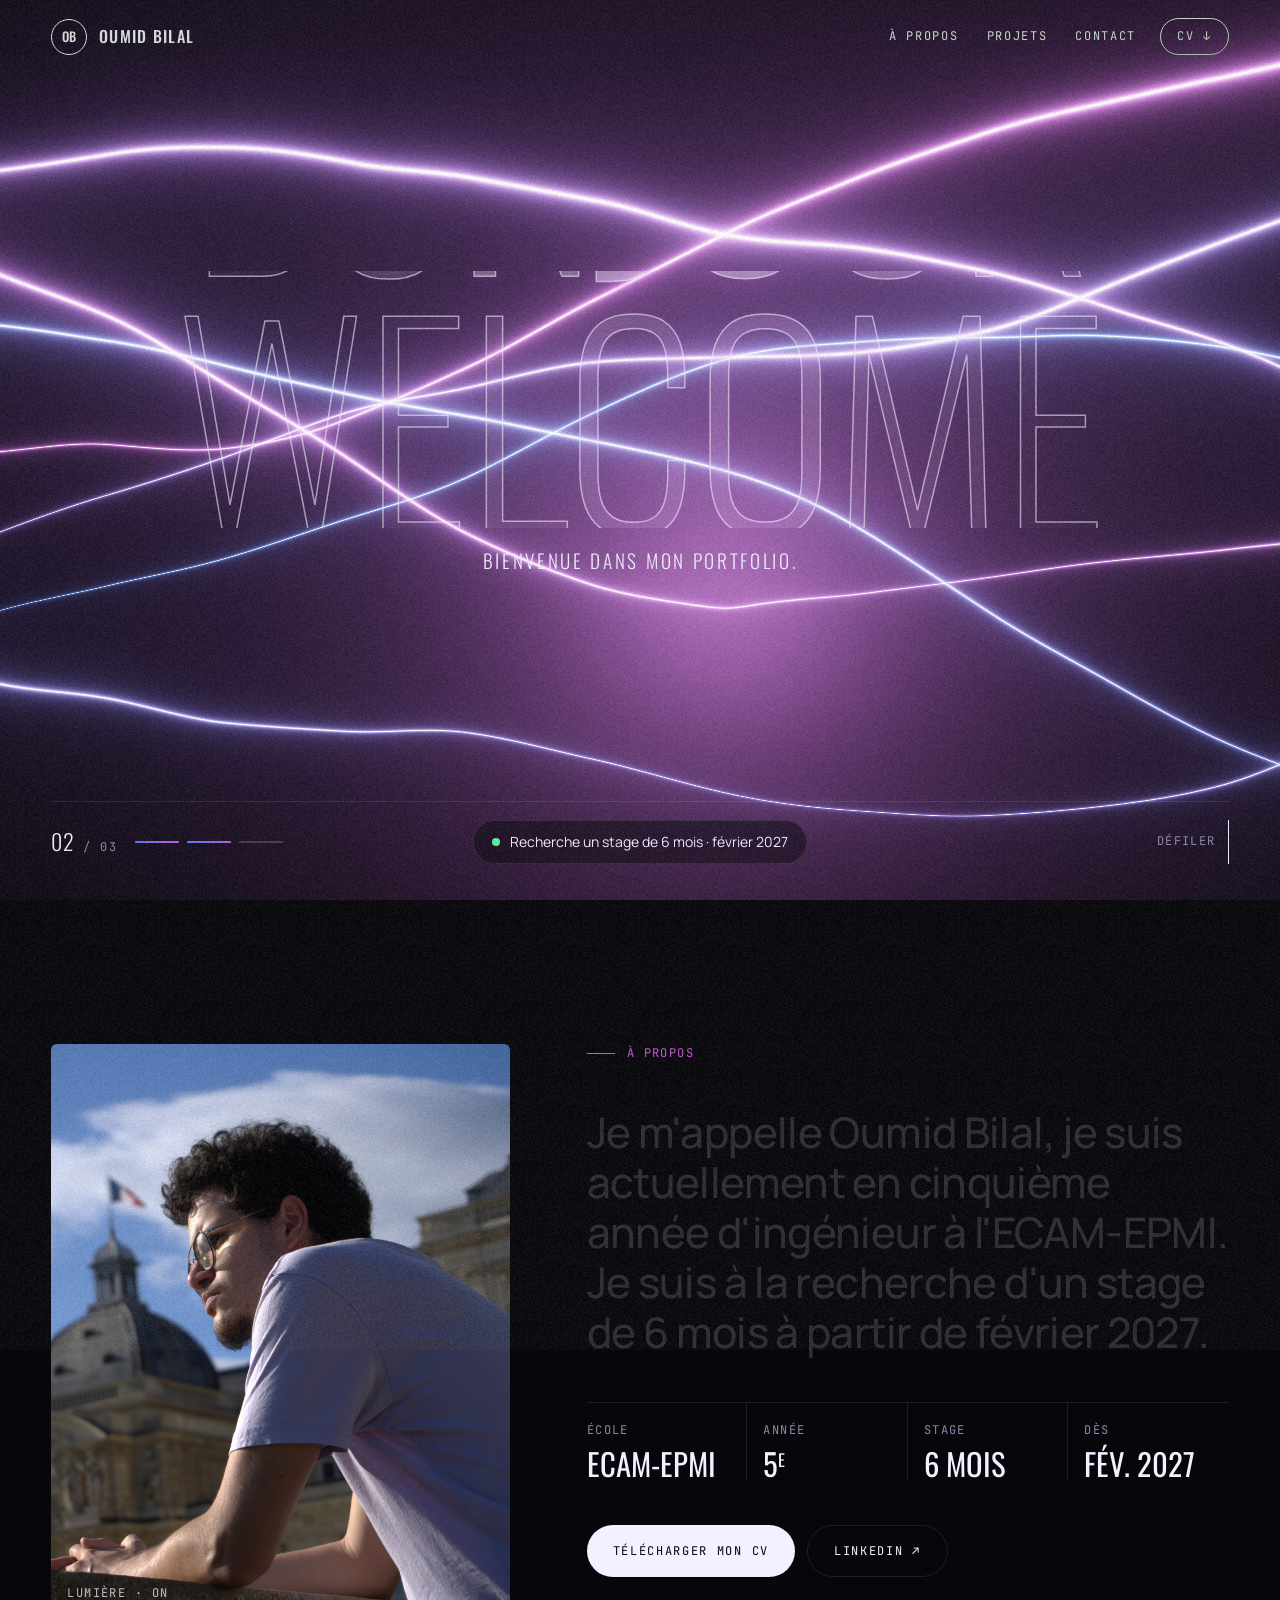
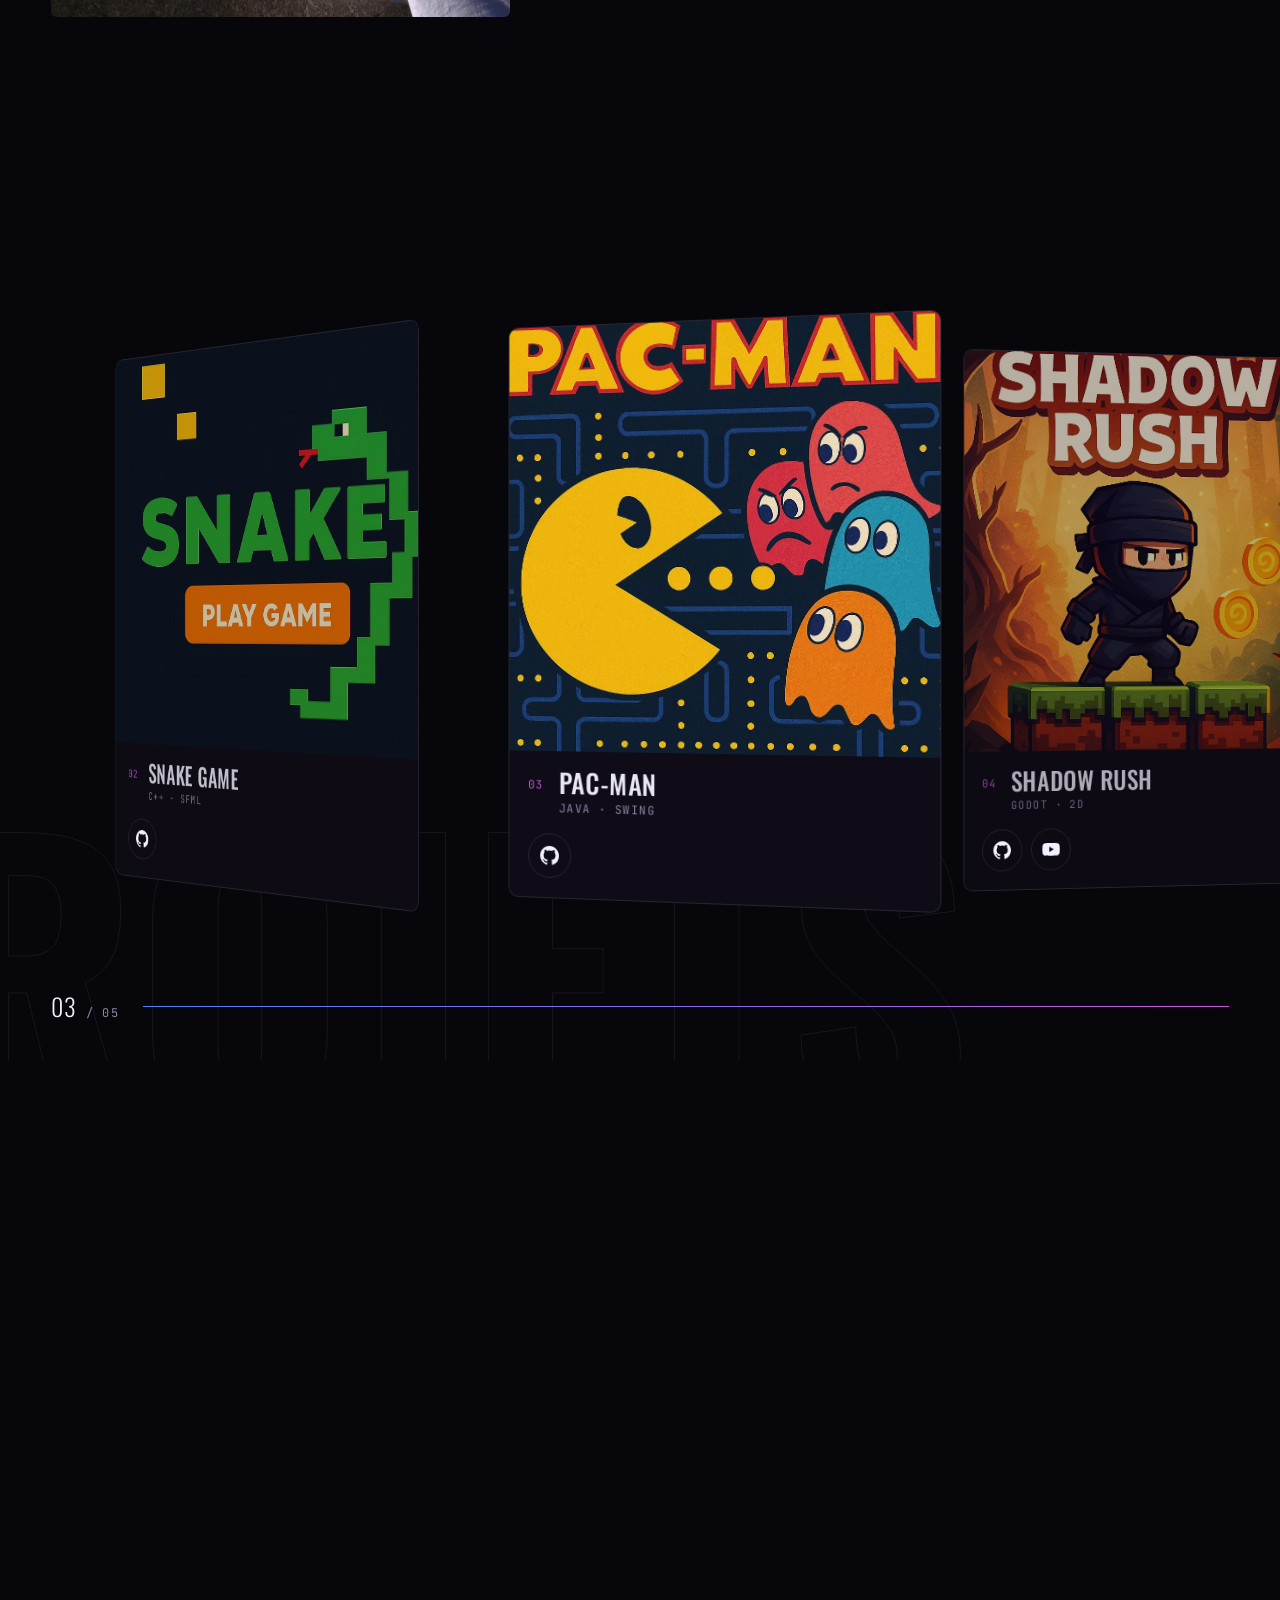
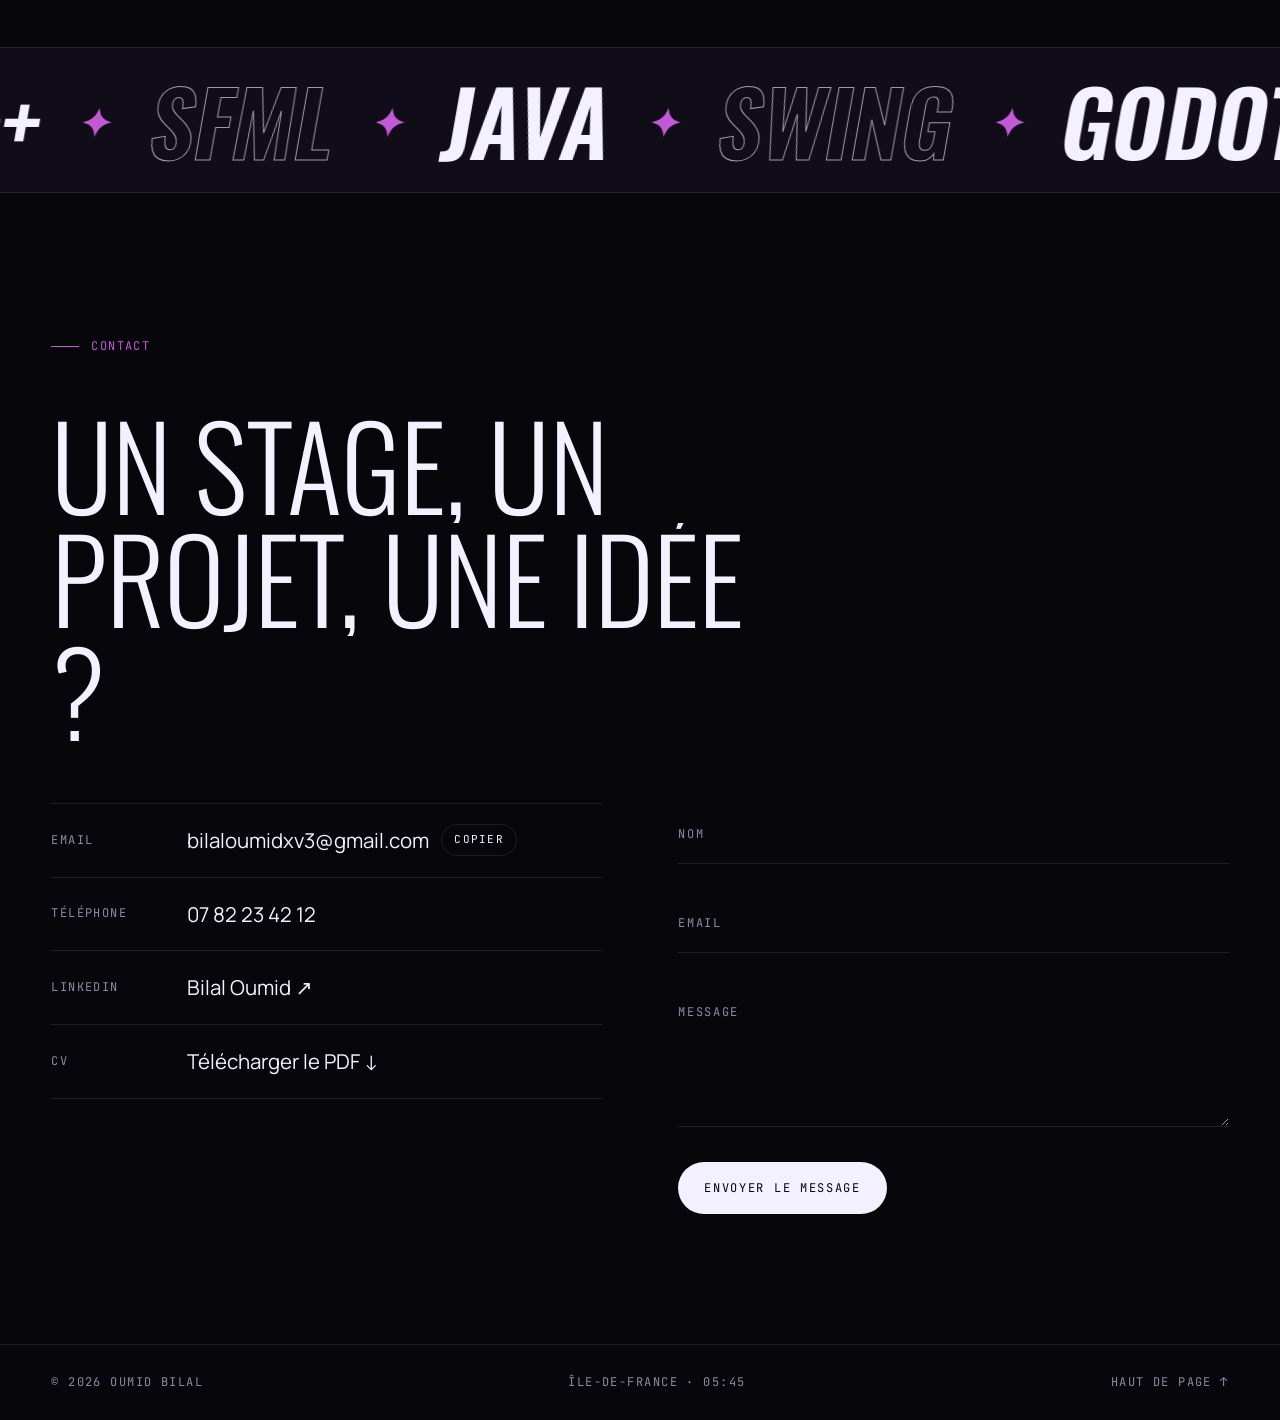
==== commit ac617b1b: "Portfolio : ajoute Bid Copilot en projet 01, avec sa vidéo - Nouvelle carte (vignette, liens vers l'" ====
--- a/index.html
+++ b/index.html
@@ -99,10 +99,24 @@
           <p class="work-hint mono" aria-hidden="true">Faites défiler ou glissez <i></i></p>
         </div>
 
+        <article class="card card-featured">
+          <div class="card-media"><img src="images/projet5.jpg" alt="Logo de Bid Copilot" draggable="false" /></div>
+          <div class="card-info">
+            <span class="card-n mono">01</span>
+            <h3>Bid Copilot</h3>
+            <p class="mono">IA · Data · Énergie</p>
+            <div class="card-links">
+              <a href="bid-copilot/" target="_blank" rel="noopener" class="ic ic-app" aria-label="Ouvrir l'application" data-cursor="Ouvrir"><svg viewBox="0 0 24 24" aria-hidden="true"><path fill="none" stroke="currentColor" stroke-width="2" stroke-linecap="round" stroke-linejoin="round" d="M7 17 17 7M9 7h8v8"/></svg></a>
+              <a href="https://github.com/Luminokinono/portfolio/tree/main/bid-copilot" target="_blank" rel="noopener" class="ic ic-gh" aria-label="Code source sur GitHub"><svg viewBox="0 0 16 16" aria-hidden="true"><path fill="currentColor" d="M8 0C3.58 0 0 3.58 0 8c0 3.54 2.29 6.53 5.47 7.59.4.07.55-.17.55-.38 0-.19-.01-.82-.01-1.49-2.01.37-2.53-.49-2.69-.94-.09-.23-.48-.94-.82-1.13-.28-.15-.68-.52-.01-.53.63-.01 1.08.58 1.23.82.72 1.21 1.87.87 2.33.66.07-.52.28-.87.51-1.07-1.78-.2-3.64-.89-3.64-3.95 0-.87.31-1.59.82-2.15-.08-.2-.36-1.02.08-2.12 0 0 .67-.21 2.2.82.64-.18 1.32-.27 2-.27.68 0 1.36.09 2 .27 1.53-1.04 2.2-.82 2.2-.82.44 1.1.16 1.92.08 2.12.51.56.82 1.27.82 2.15 0 3.07-1.87 3.75-3.65 3.95.29.25.54.73.54 1.48 0 1.07-.01 1.93-.01 2.2 0 .21.15.46.55.38A8.013 8.013 0 0 0 16 8c0-4.42-3.58-8-8-8z"/></svg></a>
+              <button type="button" class="ic ic-play" data-video="bid-copilot/video/bid_copilot_promo.mp4" aria-label="Voir la vidéo de présentation" data-cursor="Vidéo"><svg viewBox="0 0 24 24" aria-hidden="true"><path fill="currentColor" d="M8 5.5v13l11-6.5z"/></svg></button>
+            </div>
+          </div>
+        </article>
+
         <article class="card">
           <div class="card-media"><img src="images/projet1.jpg" alt="Visuel du jeu Snake" draggable="false" /></div>
           <div class="card-info">
-            <span class="card-n mono">01</span>
+            <span class="card-n mono">02</span>
             <h3>Snake Game</h3>
             <p class="mono">C++ · SFML</p>
             <div class="card-links"><a href="https://github.com/Luminokinono/SnakeGame" target="_blank" rel="noopener" class="ic ic-gh" aria-label="Code source sur GitHub"><svg viewBox="0 0 16 16" aria-hidden="true"><path fill="currentColor" d="M8 0C3.58 0 0 3.58 0 8c0 3.54 2.29 6.53 5.47 7.59.4.07.55-.17.55-.38 0-.19-.01-.82-.01-1.49-2.01.37-2.53-.49-2.69-.94-.09-.23-.48-.94-.82-1.13-.28-.15-.68-.52-.01-.53.63-.01 1.08.58 1.23.82.72 1.21 1.87.87 2.33.66.07-.52.28-.87.51-1.07-1.78-.2-3.64-.89-3.64-3.95 0-.87.31-1.59.82-2.15-.08-.2-.36-1.02.08-2.12 0 0 .67-.21 2.2.82.64-.18 1.32-.27 2-.27.68 0 1.36.09 2 .27 1.53-1.04 2.2-.82 2.2-.82.44 1.1.16 1.92.08 2.12.51.56.82 1.27.82 2.15 0 3.07-1.87 3.75-3.65 3.95.29.25.54.73.54 1.48 0 1.07-.01 1.93-.01 2.2 0 .21.15.46.55.38A8.013 8.013 0 0 0 16 8c0-4.42-3.58-8-8-8z"/></svg></a></div>
@@ -112,7 +126,7 @@
         <article class="card">
           <div class="card-media"><img src="images/projet2.jpg" alt="Visuel du jeu Pac-Man" draggable="false" /></div>
           <div class="card-info">
-            <span class="card-n mono">02</span>
+            <span class="card-n mono">03</span>
             <h3>Pac-Man</h3>
             <p class="mono">Java · Swing</p>
             <div class="card-links"><a href="https://github.com/Luminokinono/PacMan" target="_blank" rel="noopener" class="ic ic-gh" aria-label="Code source sur GitHub"><svg viewBox="0 0 16 16" aria-hidden="true"><path fill="currentColor" d="M8 0C3.58 0 0 3.58 0 8c0 3.54 2.29 6.53 5.47 7.59.4.07.55-.17.55-.38 0-.19-.01-.82-.01-1.49-2.01.37-2.53-.49-2.69-.94-.09-.23-.48-.94-.82-1.13-.28-.15-.68-.52-.01-.53.63-.01 1.08.58 1.23.82.72 1.21 1.87.87 2.33.66.07-.52.28-.87.51-1.07-1.78-.2-3.64-.89-3.64-3.95 0-.87.31-1.59.82-2.15-.08-.2-.36-1.02.08-2.12 0 0 .67-.21 2.2.82.64-.18 1.32-.27 2-.27.68 0 1.36.09 2 .27 1.53-1.04 2.2-.82 2.2-.82.44 1.1.16 1.92.08 2.12.51.56.82 1.27.82 2.15 0 3.07-1.87 3.75-3.65 3.95.29.25.54.73.54 1.48 0 1.07-.01 1.93-.01 2.2 0 .21.15.46.55.38A8.013 8.013 0 0 0 16 8c0-4.42-3.58-8-8-8z"/></svg></a></div>
@@ -122,7 +136,7 @@
         <article class="card">
           <div class="card-media"><img src="images/projet3.jpg" alt="Visuel du jeu Shadow Rush" draggable="false" /></div>
           <div class="card-info">
-            <span class="card-n mono">03</span>
+            <span class="card-n mono">04</span>
             <h3>Shadow Rush</h3>
             <p class="mono">Godot · 2D</p>
             <div class="card-links">
@@ -135,7 +149,7 @@
         <article class="card">
           <div class="card-media"><img src="images/projet4.jpg" alt="Visuel de l'application SeniorConnect" draggable="false" /></div>
           <div class="card-info">
-            <span class="card-n mono">04</span>
+            <span class="card-n mono">05</span>
             <h3>SeniorConnect</h3>
             <p class="mono">PHP · Web</p>
             <div class="card-links">
@@ -151,7 +165,7 @@
         </div>
       </div>
       <div class="work-hud" aria-hidden="true">
-        <span class="mono"><strong class="work-current">01</strong> / 04</span>
+        <span class="mono"><strong class="work-current">01</strong> / 05</span>
         <div class="work-bar"><i></i></div>
       </div>
     </div>
@@ -199,6 +213,11 @@
 
 <div class="grain" aria-hidden="true"></div>
 
+<dialog class="video-modal" id="video-modal" aria-label="Vidéo de présentation">
+  <button type="button" class="video-close" aria-label="Fermer la vidéo">×</button>
+  <video controls playsinline preload="none" poster="bid-copilot/video/poster.jpg"></video>
+</dialog>
+
 <script src="main.js"></script>
 </body>
 </html>
--- a/style.css
+++ b/style.css
@@ -236,6 +236,20 @@
 @keyframes grain{0%,100%{transform:translate(0,0)}20%{transform:translate(-4%,3%)}40%{transform:translate(3%,-5%)}60%{transform:translate(-6%,-2%)}80%{transform:translate(5%,4%)}}
 
 /* ---------- Mobile ---------- */
+/* ---------- Projet mis en avant : Bid Copilot ---------- */
+.card-featured{border-color:#19c3ff55}
+.card-featured .card-n{color:#19c3ff}
+.ic-app::before,.ic-play::before{background:#19c3ff}
+.ic-app:hover,.ic-app:focus-visible,.ic-play:hover,.ic-play:focus-visible{color:var(--ink)}
+.ic-app:hover svg{transform:translate(2px,-2px)}
+.ic-play{background:none;cursor:pointer;font:inherit}
+.ic-play:hover svg{transform:scale(1.15)}
+.video-modal{margin:auto;padding:0;border:none;background:transparent;width:min(1100px,92vw,calc(80vh*16/9));overflow:visible}
+.video-modal::backdrop{background:#07060be6;backdrop-filter:blur(6px)}
+.video-modal video{display:block;width:100%;aspect-ratio:16/9;object-fit:contain;border-radius:12px;box-shadow:0 40px 120px #000;background:#000}
+.video-close{position:absolute;top:-52px;right:0;width:42px;height:42px;border-radius:50%;border:1px solid var(--line);background:var(--ink-2);color:var(--paper);font-size:26px;line-height:1;cursor:pointer}
+.video-close:hover{border-color:var(--paper)}
+
 @media (max-width:820px){
   .nav-links{display:none}
   .nav-cv{margin-left:auto}
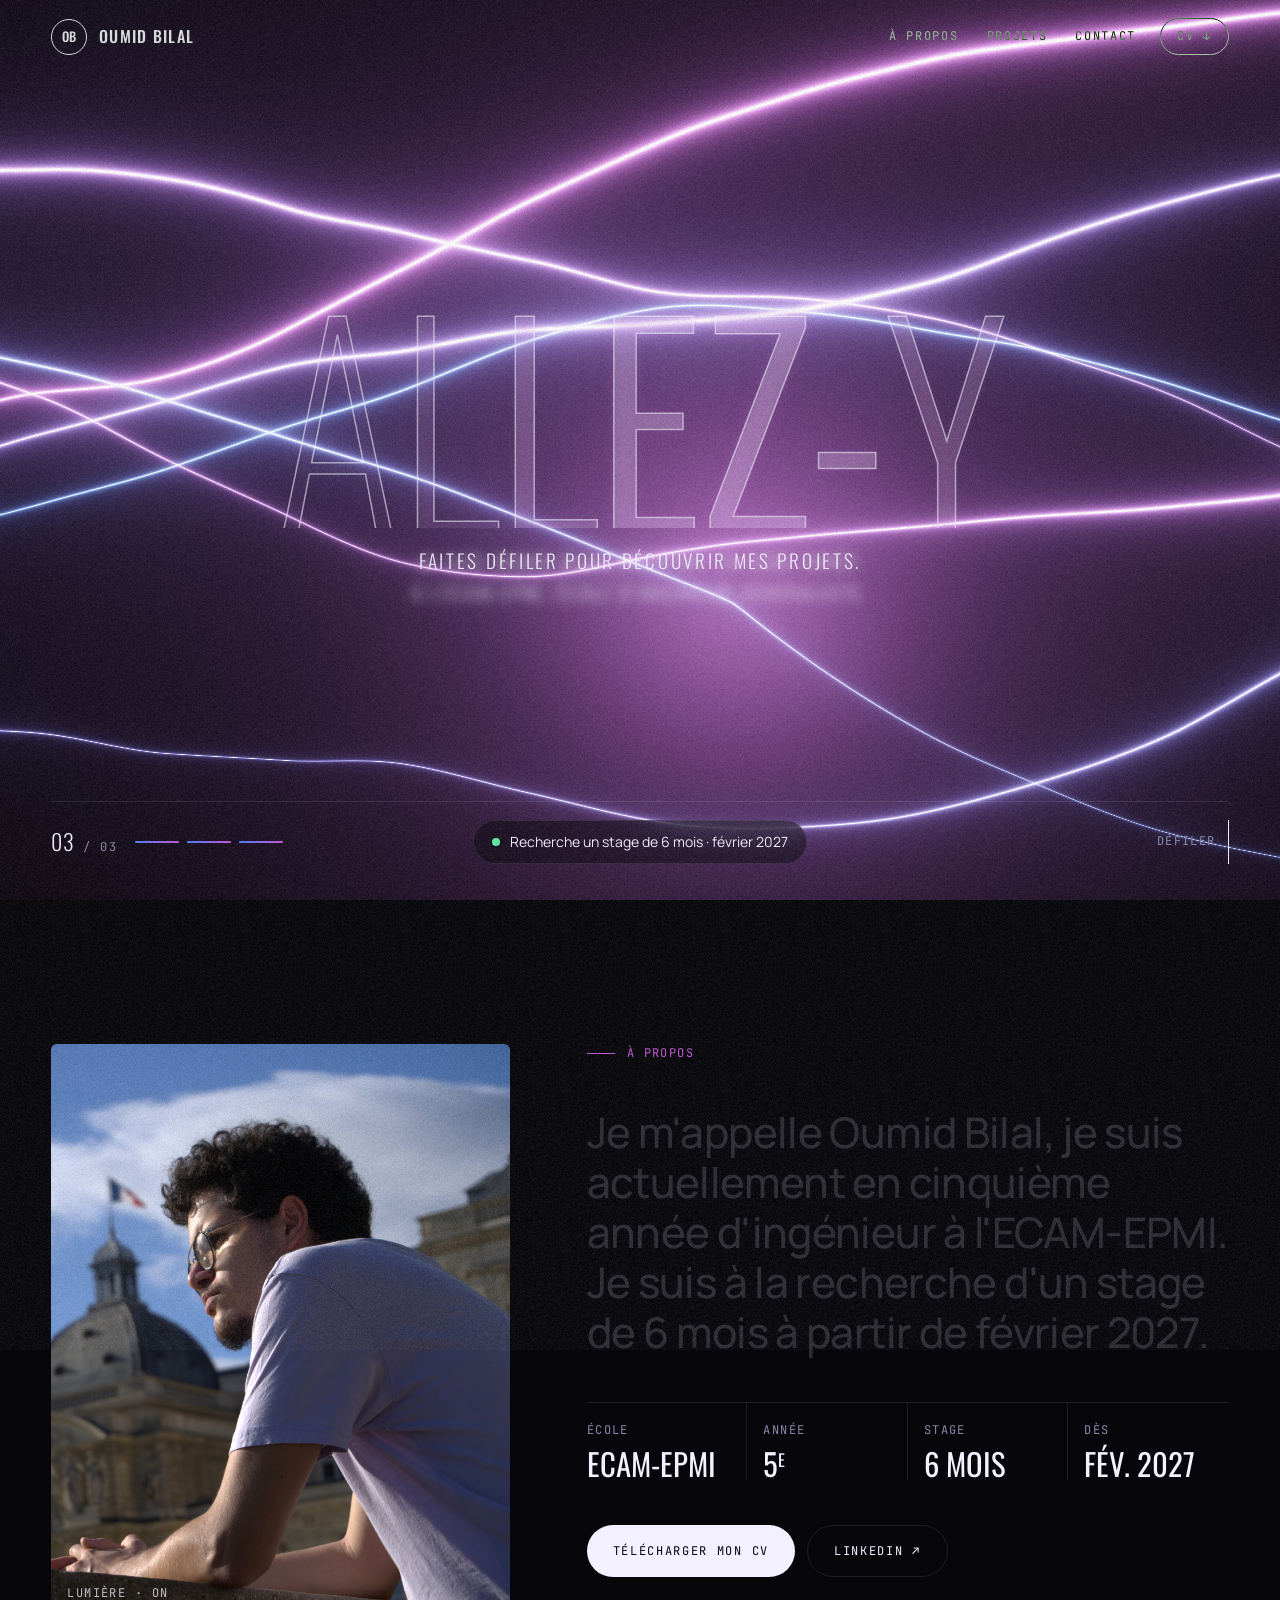
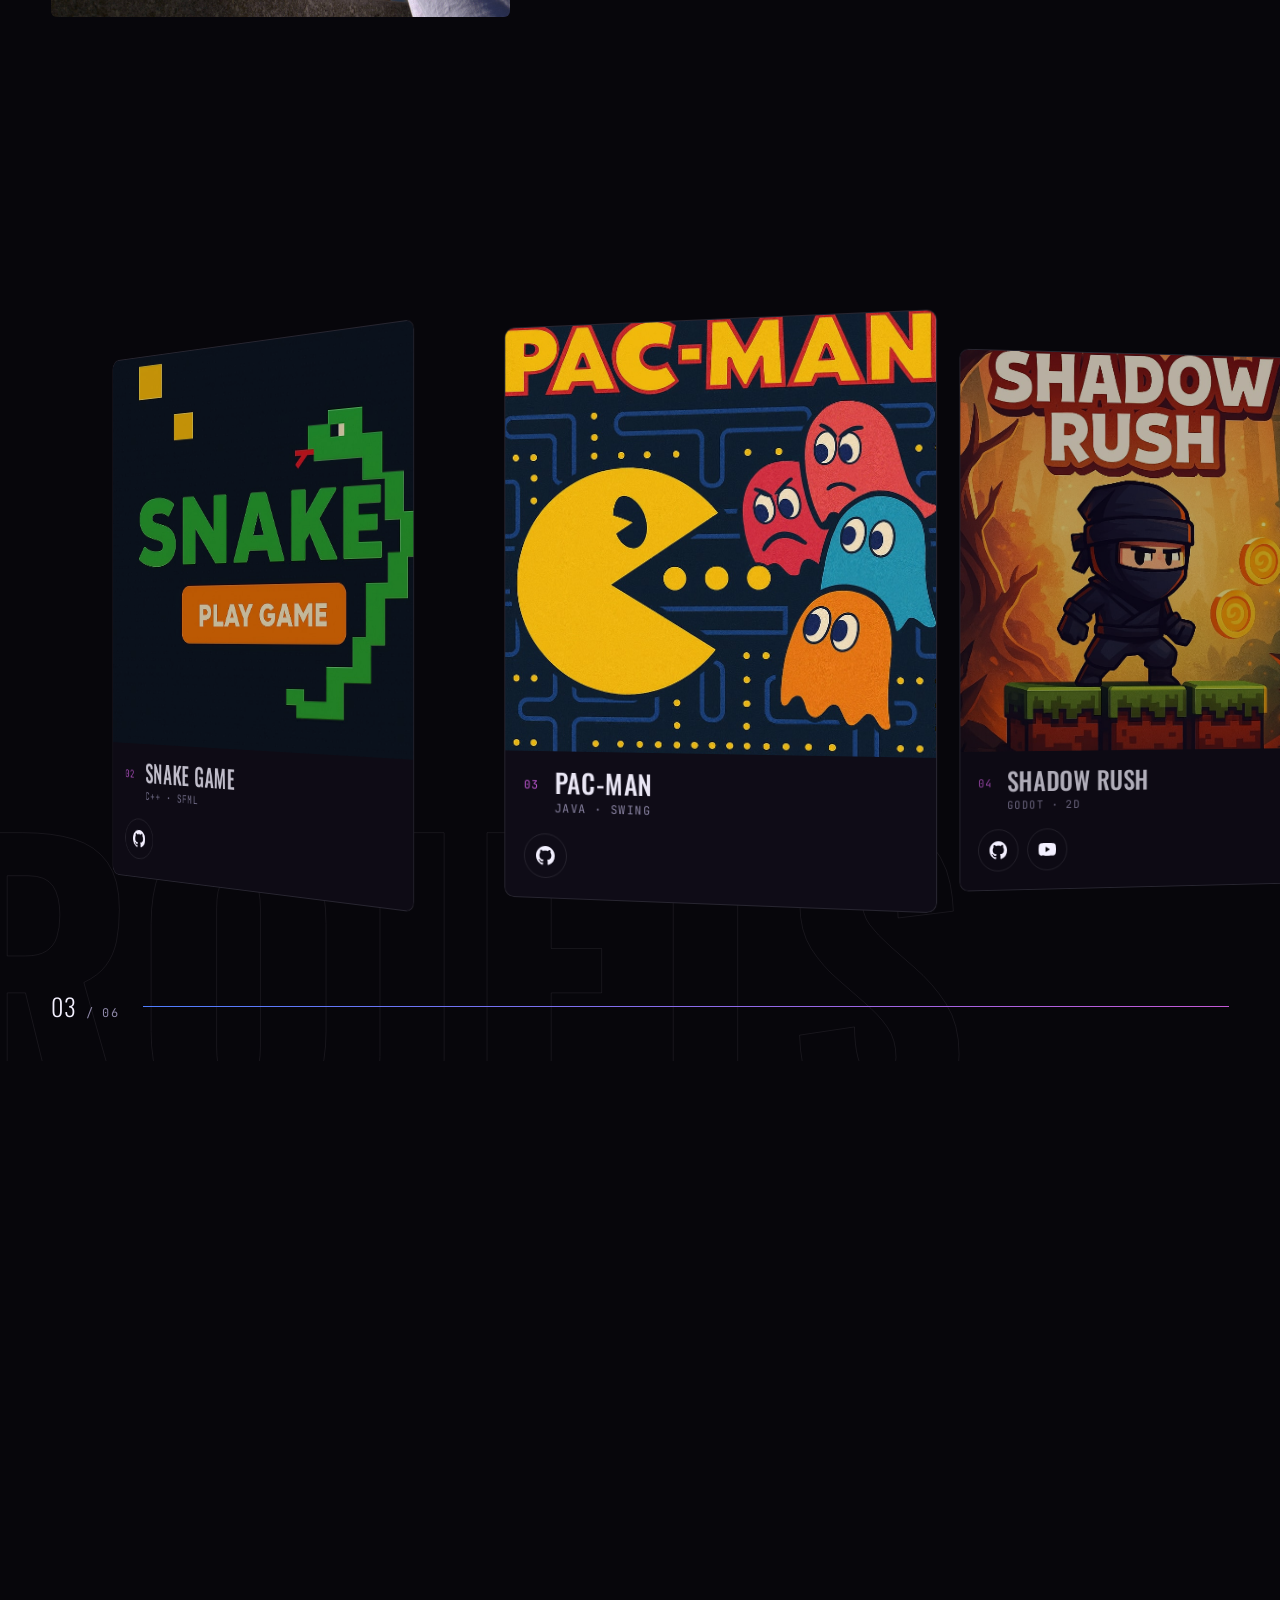
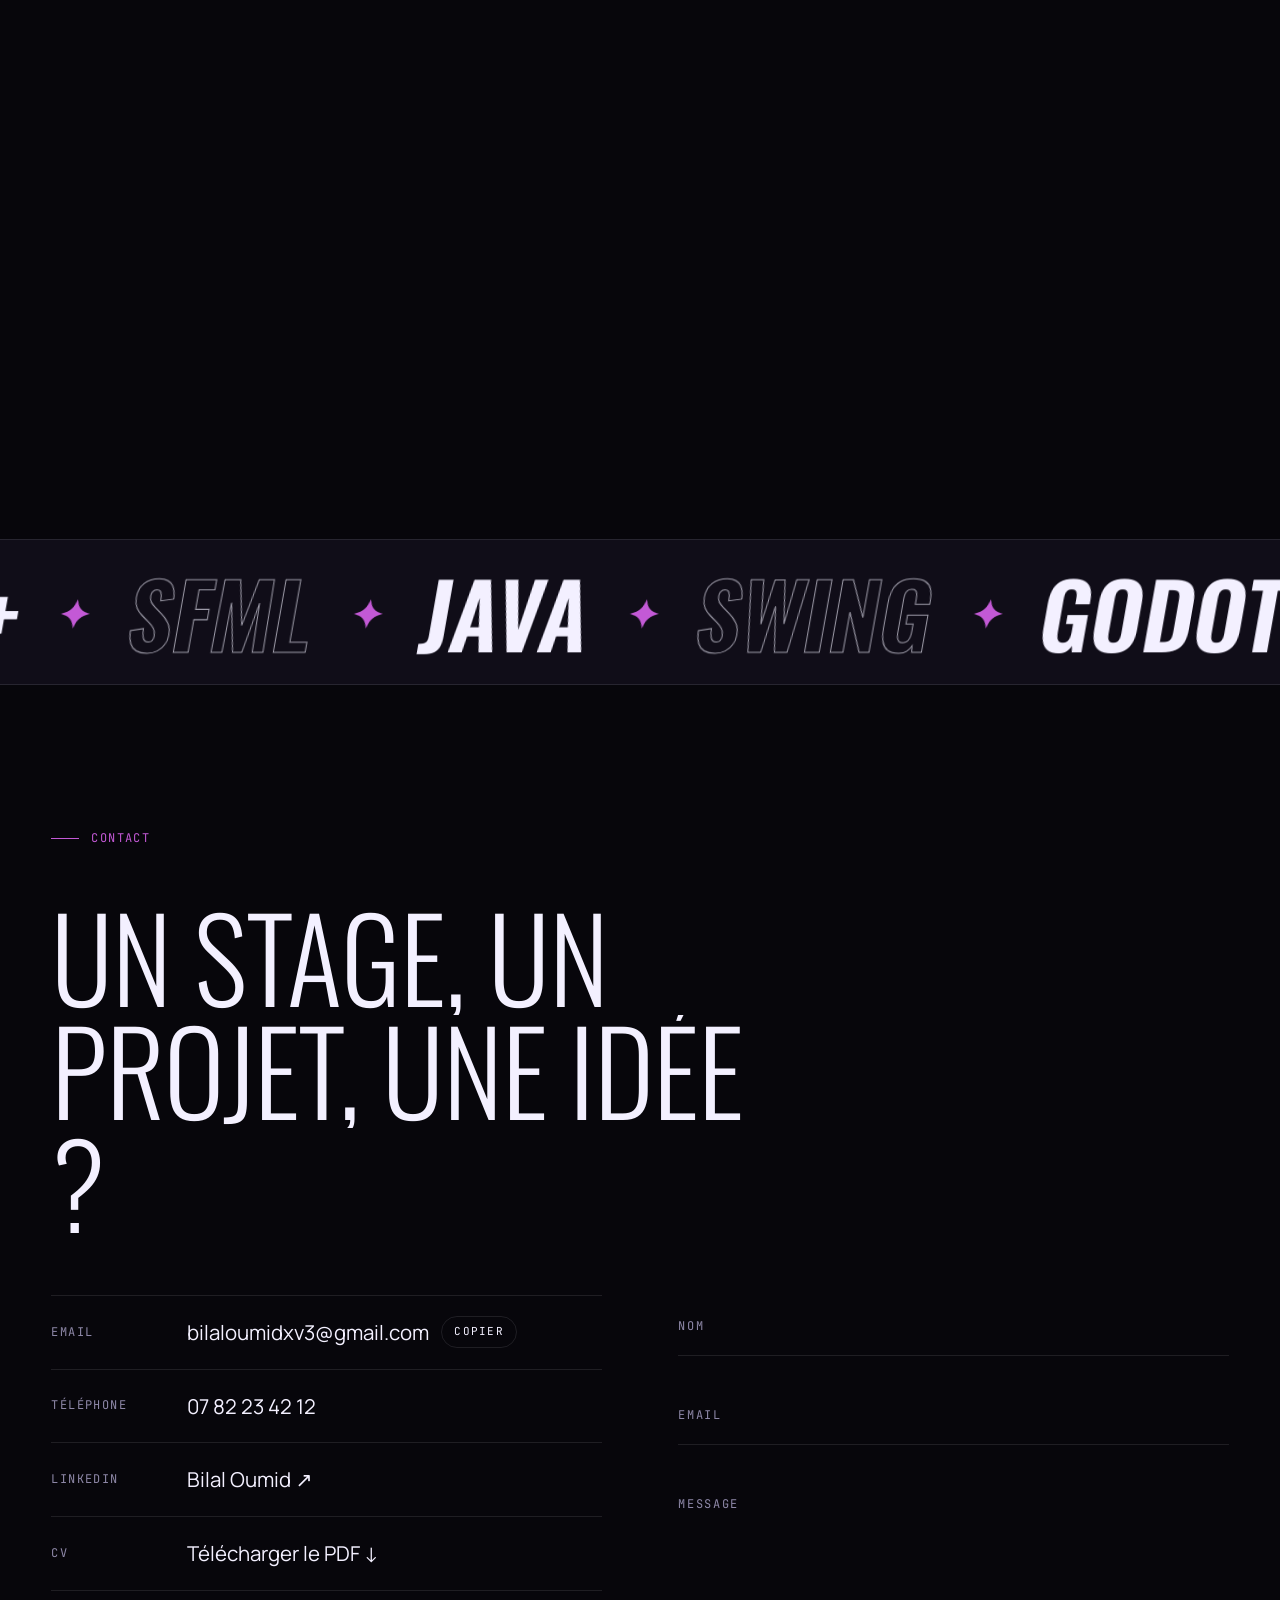
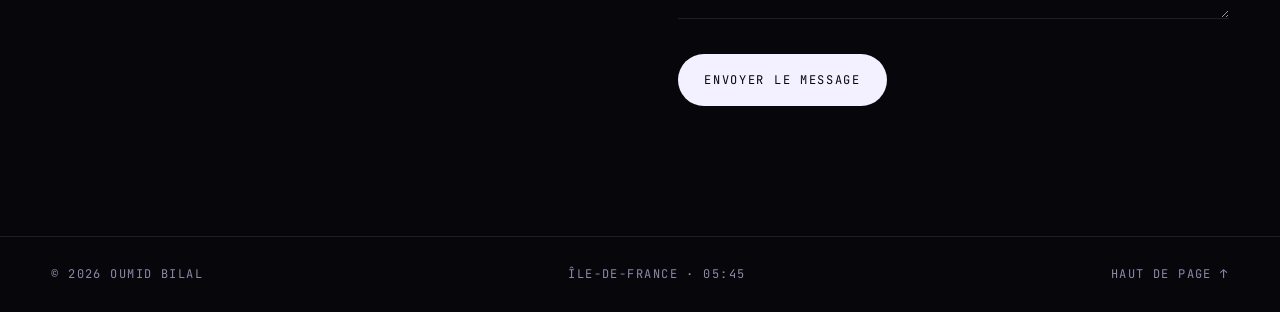
==== commit 2e43c9dc: "Portfolio : ajoute le projet Simulation EF (brouillon à valider) Carte 06 et page dédiée simulation/" ====
--- a/index.html
+++ b/index.html
@@ -159,13 +159,25 @@
           </div>
         </article>
 
+        <article class="card">
+          <div class="card-media"><img src="images/projet6.jpg" alt="Maillage éléments finis d'une citerne, coloré selon la contrainte" draggable="false" /></div>
+          <div class="card-info">
+            <span class="card-n mono">06</span>
+            <h3>Simulation EF</h3>
+            <p class="mono">GeoStar · Mécanique · Thermique</p>
+            <div class="card-links">
+              <a href="simulation/" class="ic ic-app" aria-label="Voir l'étude de simulation" data-cursor="Voir"><svg viewBox="0 0 24 24" aria-hidden="true"><path fill="none" stroke="currentColor" stroke-width="2" stroke-linecap="round" stroke-linejoin="round" d="M7 17 17 7M9 7h8v8"/></svg></a>
+            </div>
+          </div>
+        </article>
+
         <div class="work-outro">
           <p class="mono">Tous mes dépôts</p>
           <a href="https://github.com/Luminokinono" target="_blank" rel="noopener" data-magnetic>GitHub →</a>
         </div>
       </div>
       <div class="work-hud" aria-hidden="true">
-        <span class="mono"><strong class="work-current">01</strong> / 05</span>
+        <span class="mono"><strong class="work-current">01</strong> / 06</span>
         <div class="work-bar"><i></i></div>
       </div>
     </div>
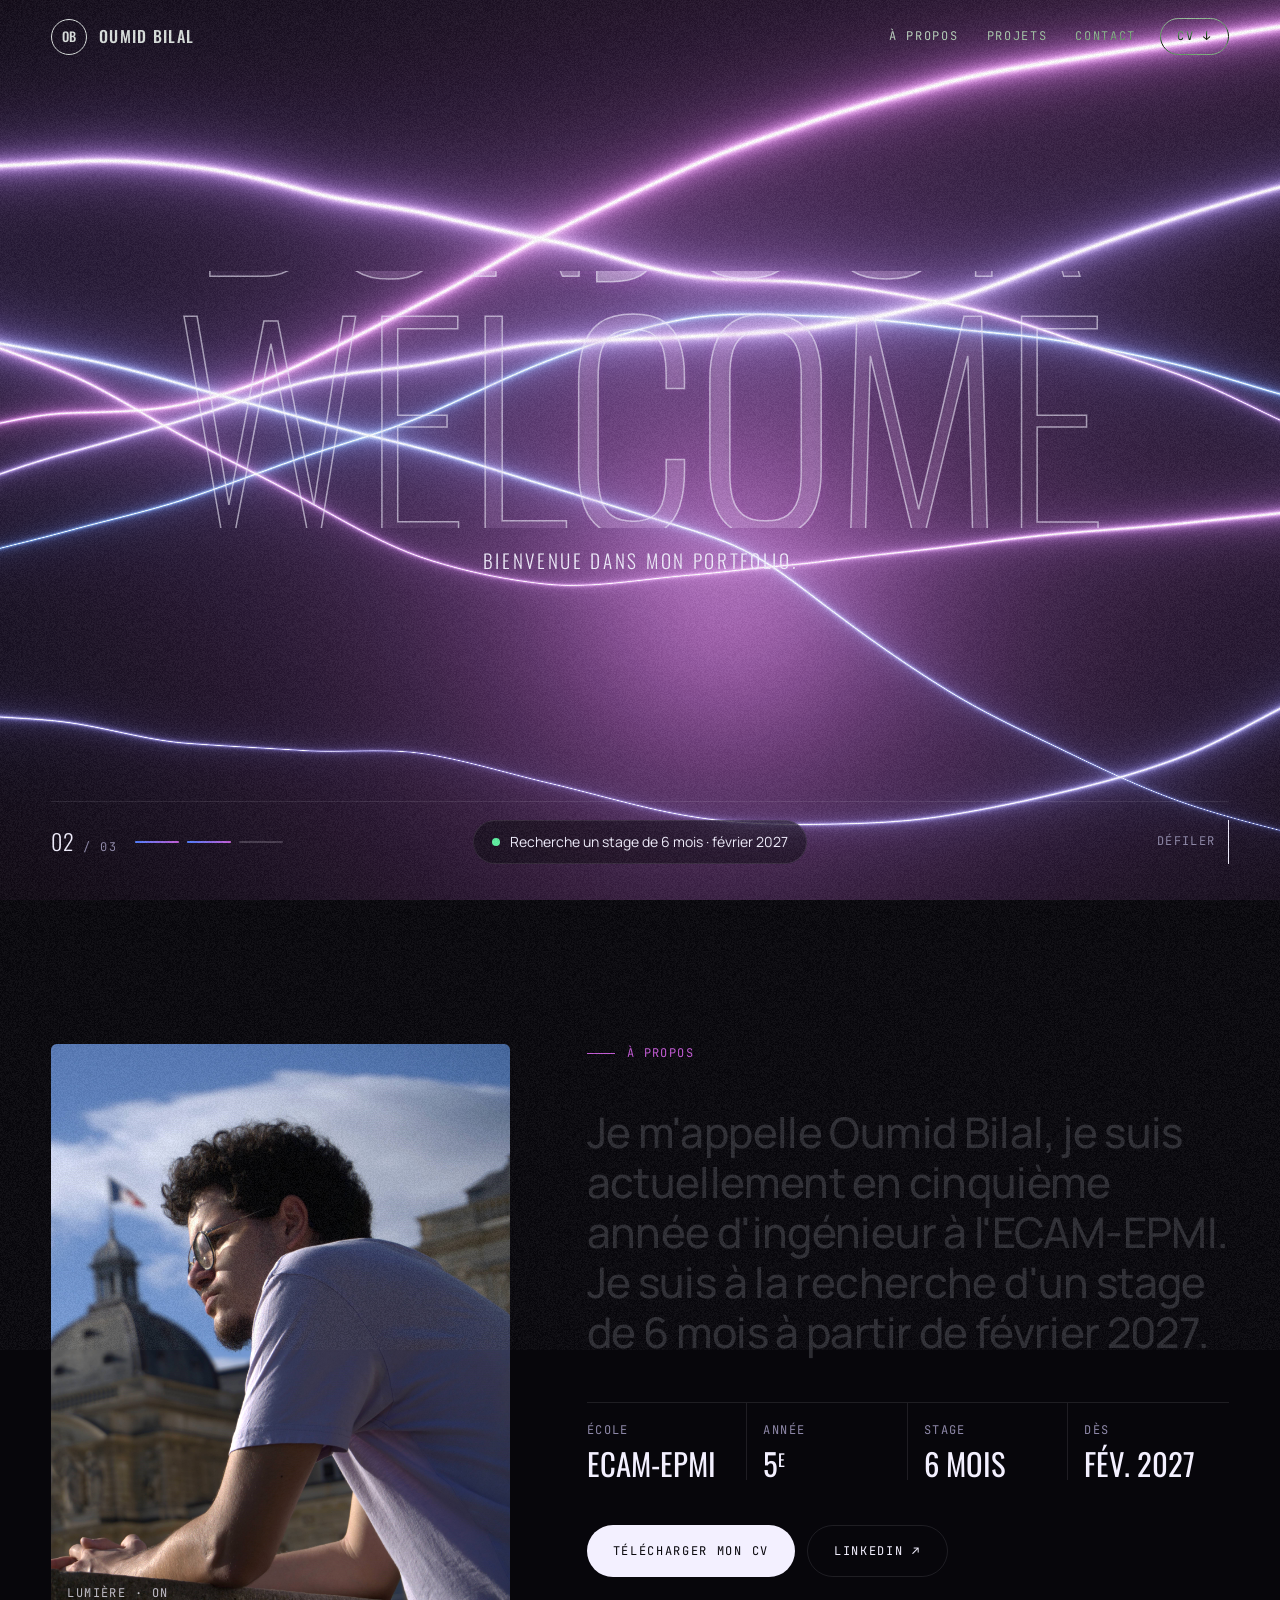
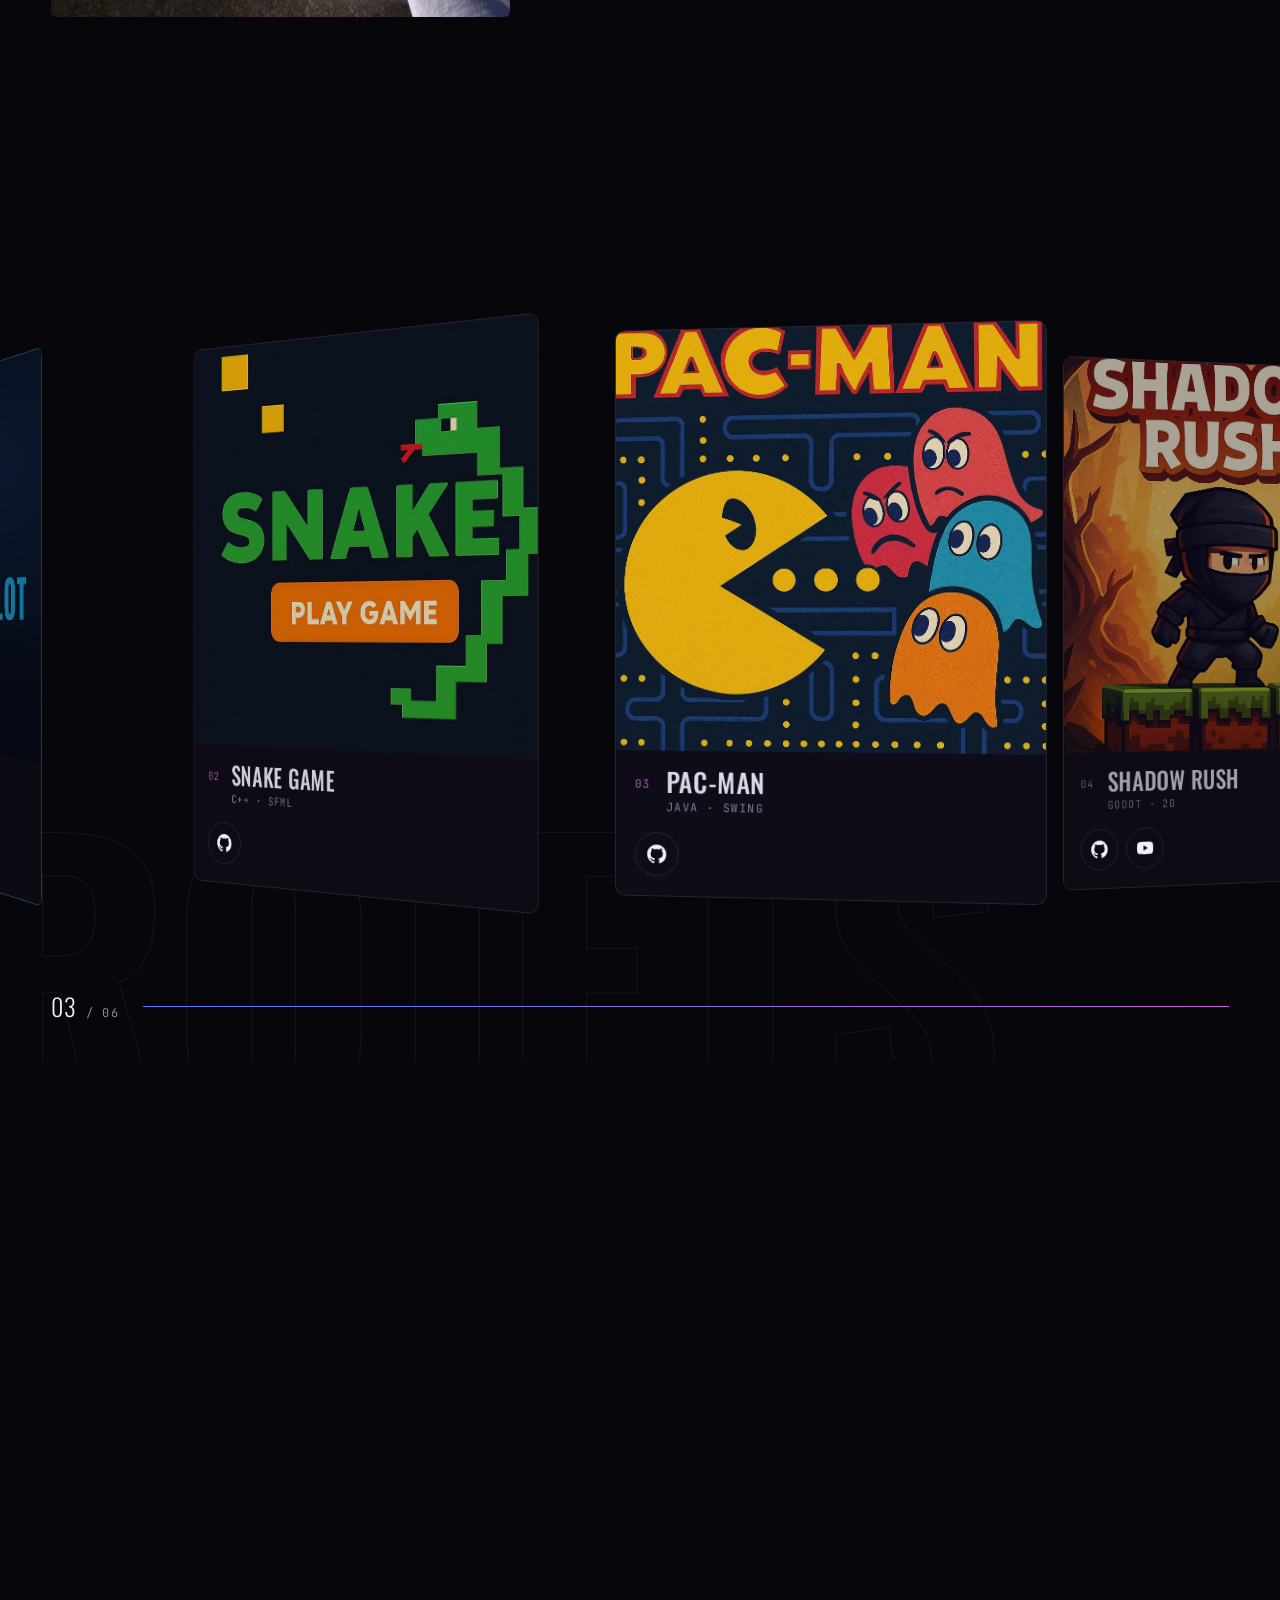
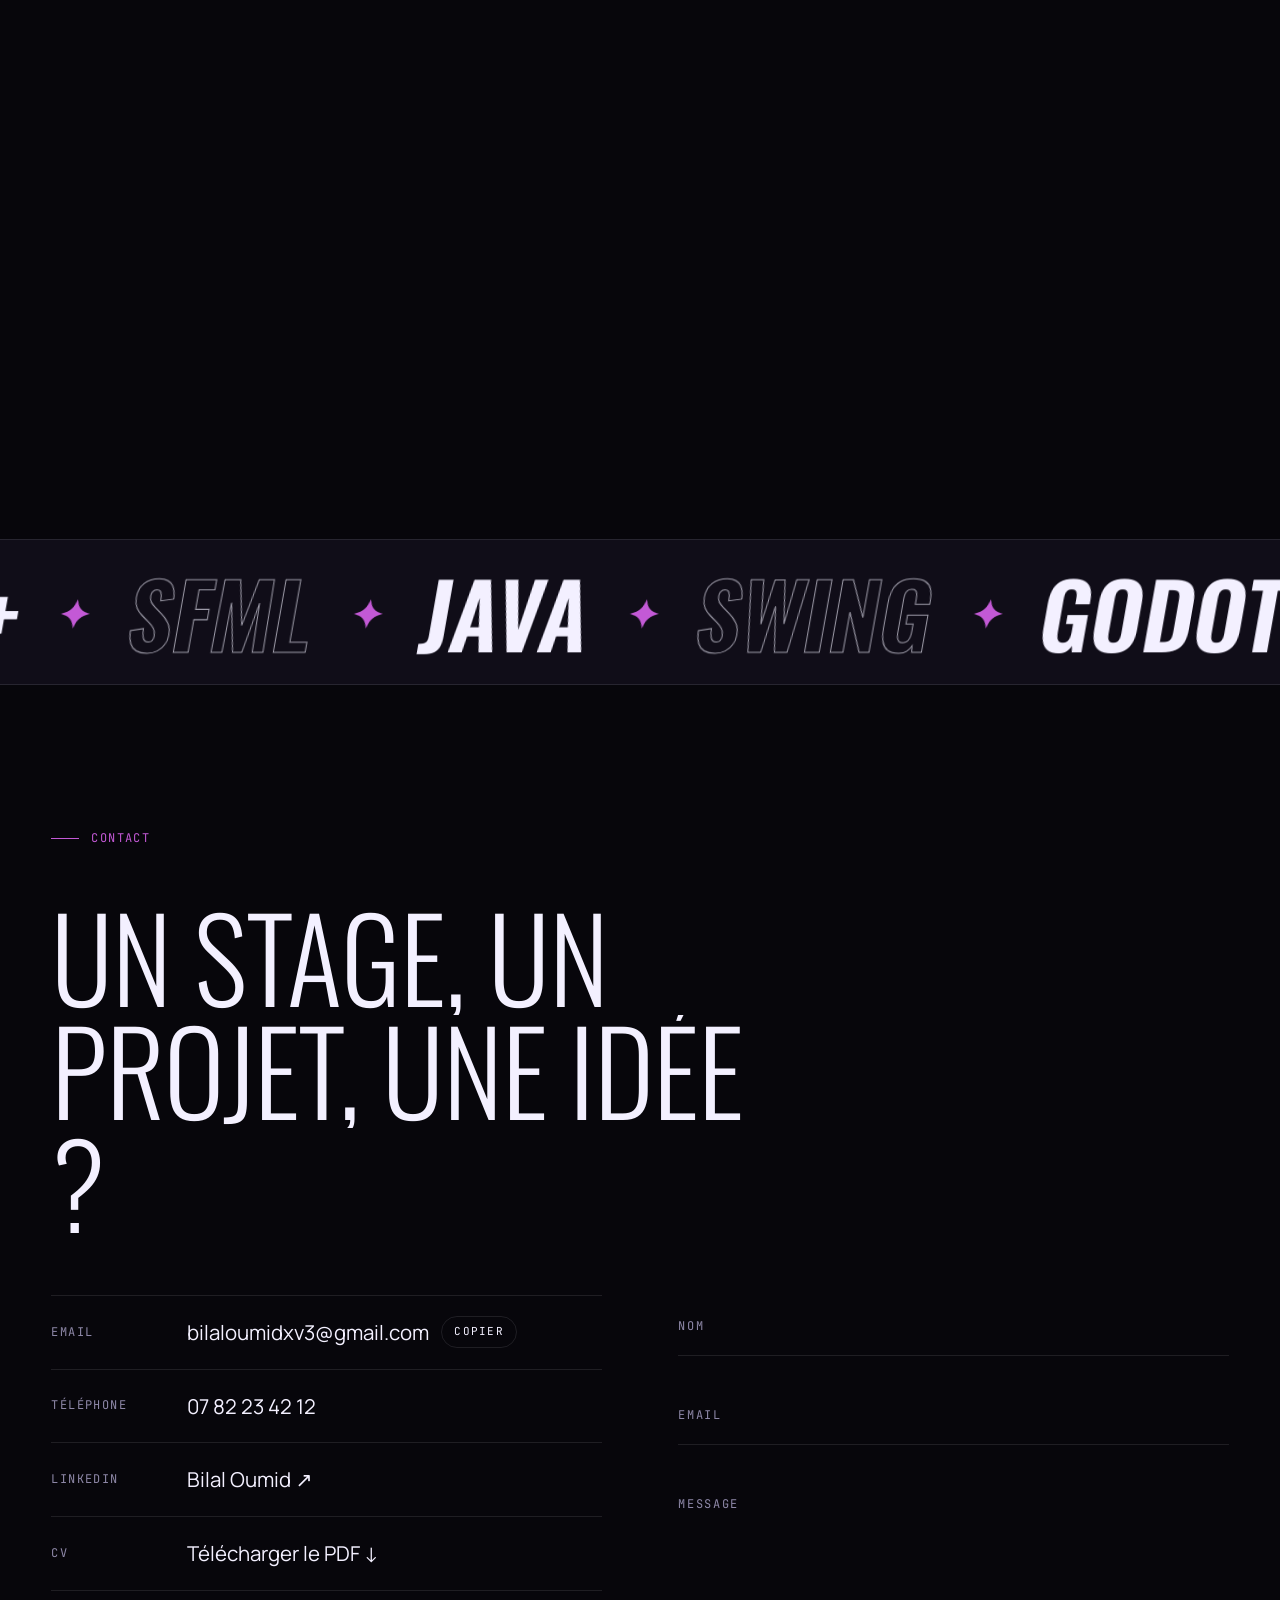
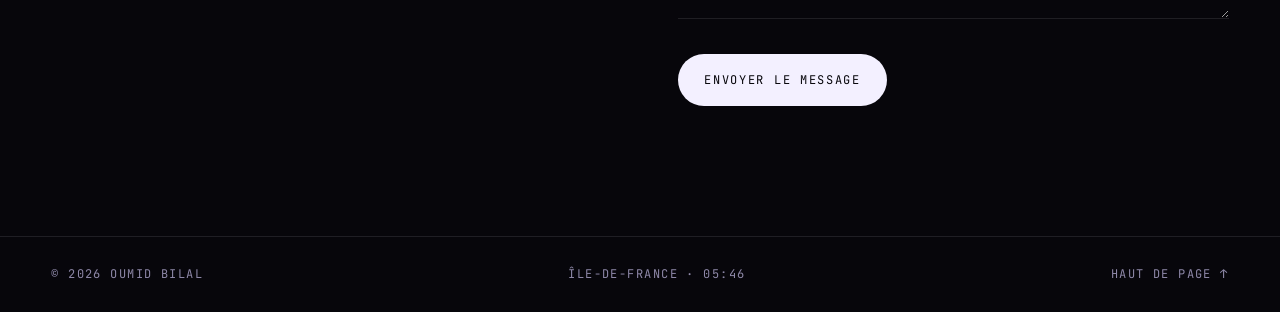
==== commit ec9a1d46: "Bid Copilot déplacé dans son propre dépôt La carte 01 pointe vers Luminokinono/Bid-Copilot et sa ver" ====
--- a/index.html
+++ b/index.html
@@ -106,9 +106,9 @@
             <h3>Bid Copilot</h3>
             <p class="mono">IA · Data · Énergie</p>
             <div class="card-links">
-              <a href="bid-copilot/" target="_blank" rel="noopener" class="ic ic-app" aria-label="Ouvrir l'application" data-cursor="Ouvrir"><svg viewBox="0 0 24 24" aria-hidden="true"><path fill="none" stroke="currentColor" stroke-width="2" stroke-linecap="round" stroke-linejoin="round" d="M7 17 17 7M9 7h8v8"/></svg></a>
-              <a href="https://github.com/Luminokinono/portfolio/tree/main/bid-copilot" target="_blank" rel="noopener" class="ic ic-gh" aria-label="Code source sur GitHub"><svg viewBox="0 0 16 16" aria-hidden="true"><path fill="currentColor" d="M8 0C3.58 0 0 3.58 0 8c0 3.54 2.29 6.53 5.47 7.59.4.07.55-.17.55-.38 0-.19-.01-.82-.01-1.49-2.01.37-2.53-.49-2.69-.94-.09-.23-.48-.94-.82-1.13-.28-.15-.68-.52-.01-.53.63-.01 1.08.58 1.23.82.72 1.21 1.87.87 2.33.66.07-.52.28-.87.51-1.07-1.78-.2-3.64-.89-3.64-3.95 0-.87.31-1.59.82-2.15-.08-.2-.36-1.02.08-2.12 0 0 .67-.21 2.2.82.64-.18 1.32-.27 2-.27.68 0 1.36.09 2 .27 1.53-1.04 2.2-.82 2.2-.82.44 1.1.16 1.92.08 2.12.51.56.82 1.27.82 2.15 0 3.07-1.87 3.75-3.65 3.95.29.25.54.73.54 1.48 0 1.07-.01 1.93-.01 2.2 0 .21.15.46.55.38A8.013 8.013 0 0 0 16 8c0-4.42-3.58-8-8-8z"/></svg></a>
-              <button type="button" class="ic ic-play" data-video="bid-copilot/video/bid_copilot_promo.mp4" aria-label="Voir la vidéo de présentation" data-cursor="Vidéo"><svg viewBox="0 0 24 24" aria-hidden="true"><path fill="currentColor" d="M8 5.5v13l11-6.5z"/></svg></button>
+              <a href="https://luminokinono.github.io/Bid-Copilot/" target="_blank" rel="noopener" class="ic ic-app" aria-label="Ouvrir l'application" data-cursor="Ouvrir"><svg viewBox="0 0 24 24" aria-hidden="true"><path fill="none" stroke="currentColor" stroke-width="2" stroke-linecap="round" stroke-linejoin="round" d="M7 17 17 7M9 7h8v8"/></svg></a>
+              <a href="https://github.com/Luminokinono/Bid-Copilot" target="_blank" rel="noopener" class="ic ic-gh" aria-label="Code source sur GitHub"><svg viewBox="0 0 16 16" aria-hidden="true"><path fill="currentColor" d="M8 0C3.58 0 0 3.58 0 8c0 3.54 2.29 6.53 5.47 7.59.4.07.55-.17.55-.38 0-.19-.01-.82-.01-1.49-2.01.37-2.53-.49-2.69-.94-.09-.23-.48-.94-.82-1.13-.28-.15-.68-.52-.01-.53.63-.01 1.08.58 1.23.82.72 1.21 1.87.87 2.33.66.07-.52.28-.87.51-1.07-1.78-.2-3.64-.89-3.64-3.95 0-.87.31-1.59.82-2.15-.08-.2-.36-1.02.08-2.12 0 0 .67-.21 2.2.82.64-.18 1.32-.27 2-.27.68 0 1.36.09 2 .27 1.53-1.04 2.2-.82 2.2-.82.44 1.1.16 1.92.08 2.12.51.56.82 1.27.82 2.15 0 3.07-1.87 3.75-3.65 3.95.29.25.54.73.54 1.48 0 1.07-.01 1.93-.01 2.2 0 .21.15.46.55.38A8.013 8.013 0 0 0 16 8c0-4.42-3.58-8-8-8z"/></svg></a>
+              <button type="button" class="ic ic-play" data-video="video/bid_copilot_promo.mp4" aria-label="Voir la vidéo de présentation" data-cursor="Vidéo"><svg viewBox="0 0 24 24" aria-hidden="true"><path fill="currentColor" d="M8 5.5v13l11-6.5z"/></svg></button>
             </div>
           </div>
         </article>
@@ -227,7 +227,7 @@
 
 <dialog class="video-modal" id="video-modal" aria-label="Vidéo de présentation">
   <button type="button" class="video-close" aria-label="Fermer la vidéo">×</button>
-  <video controls playsinline preload="none" poster="bid-copilot/video/poster.jpg"></video>
+  <video controls playsinline preload="none" poster="video/poster.jpg"></video>
 </dialog>
 
 <script src="main.js"></script>
